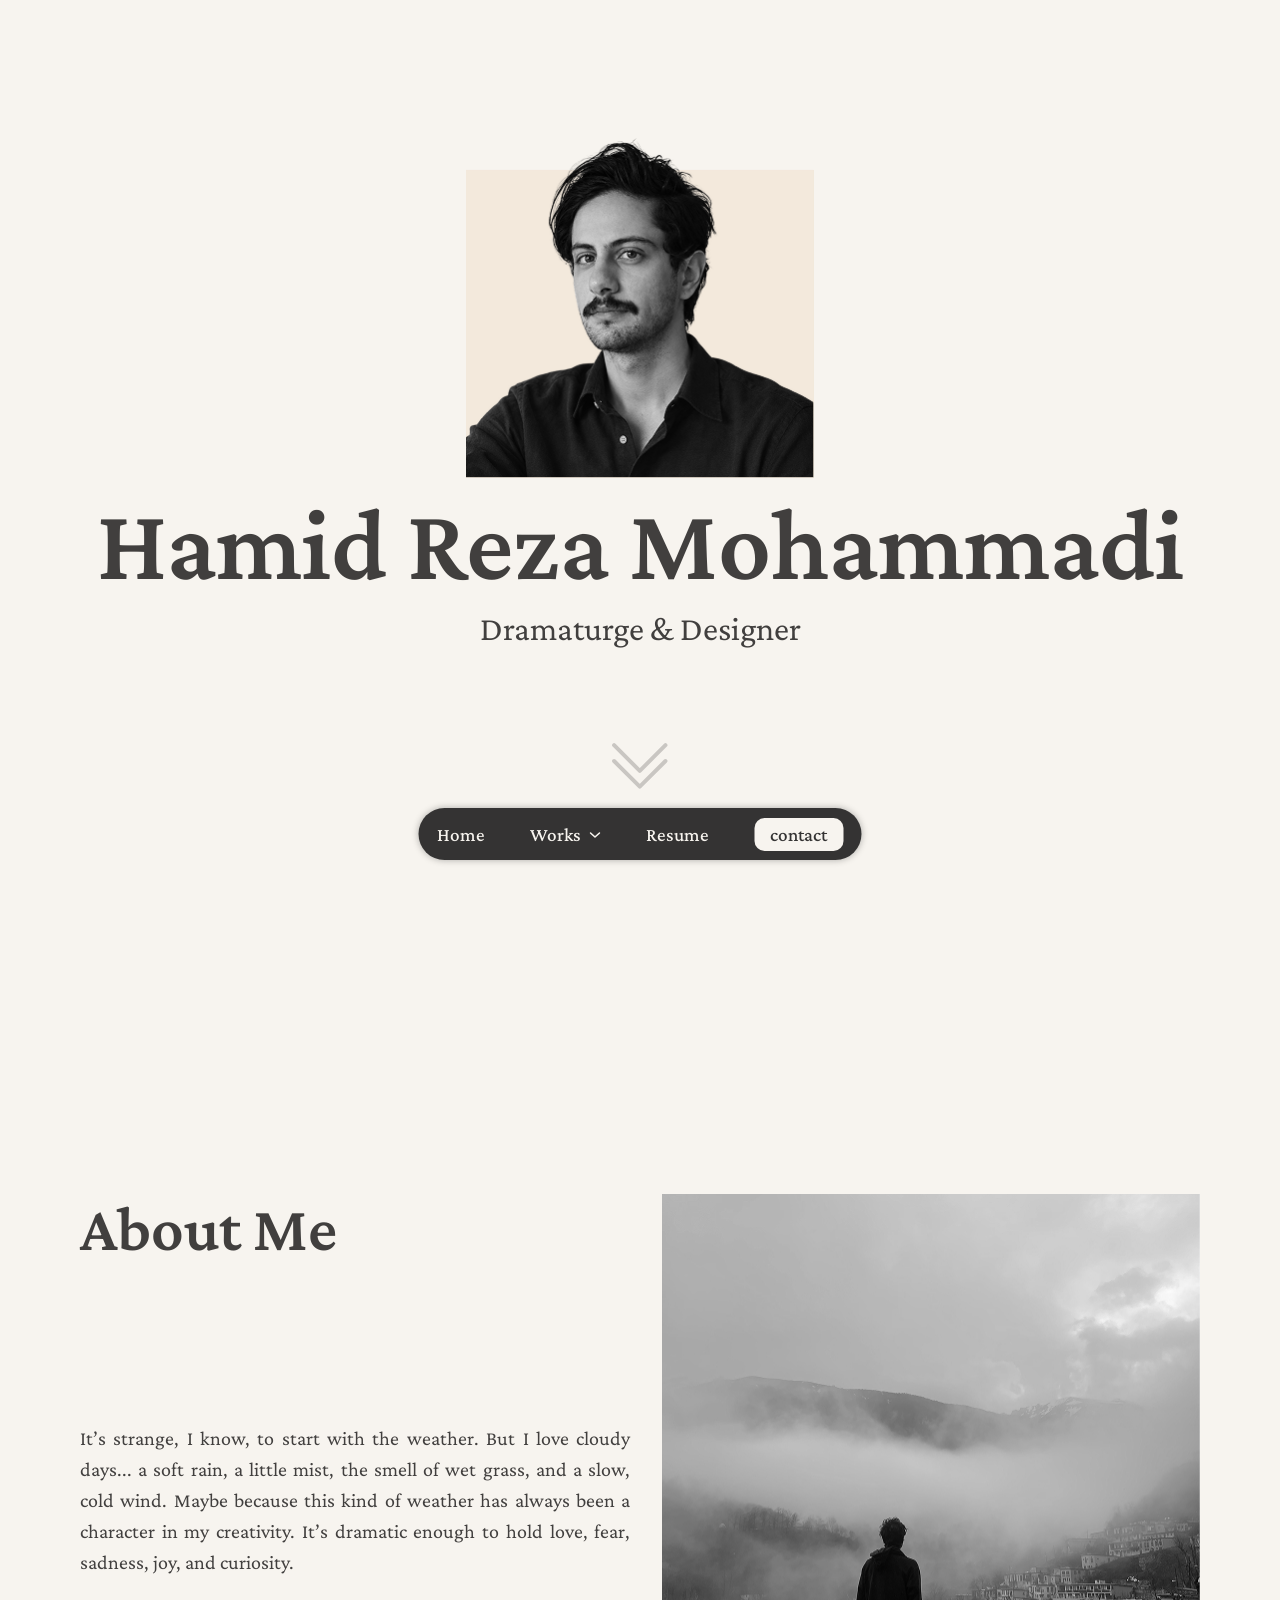
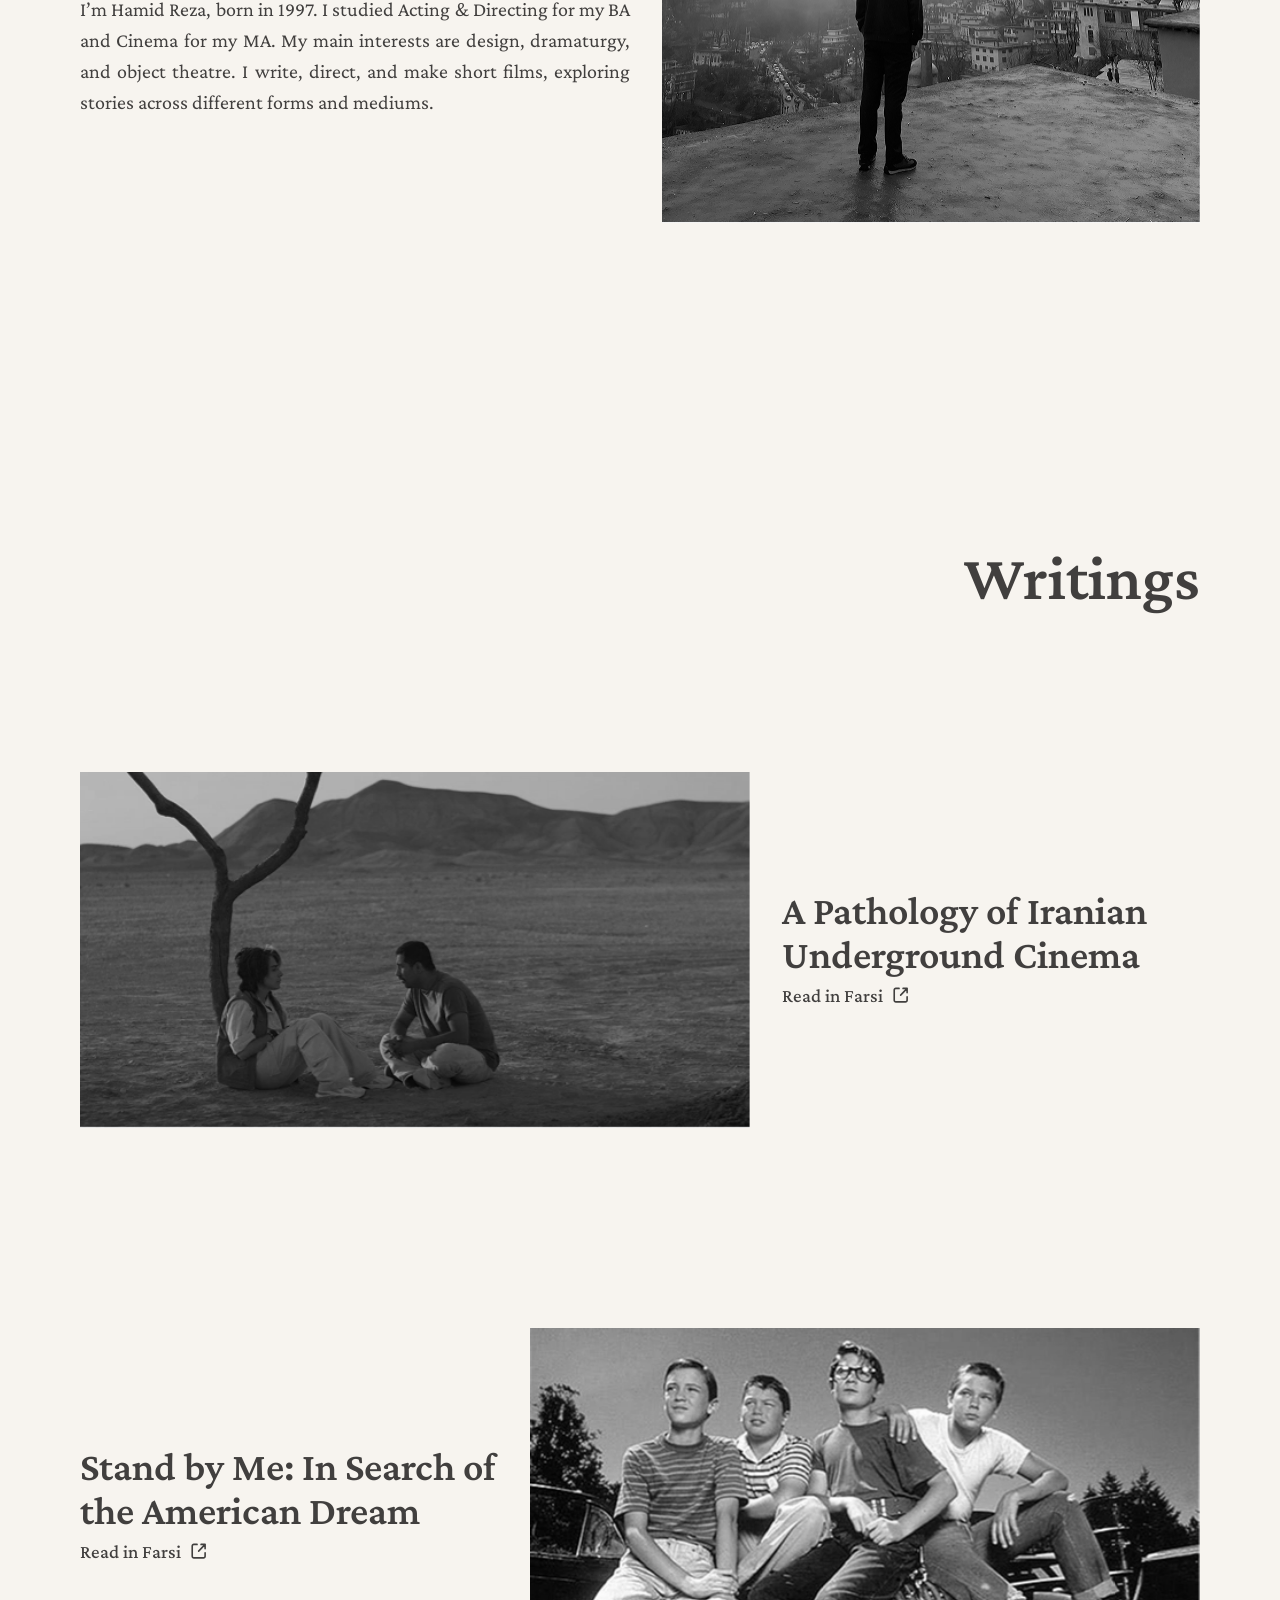
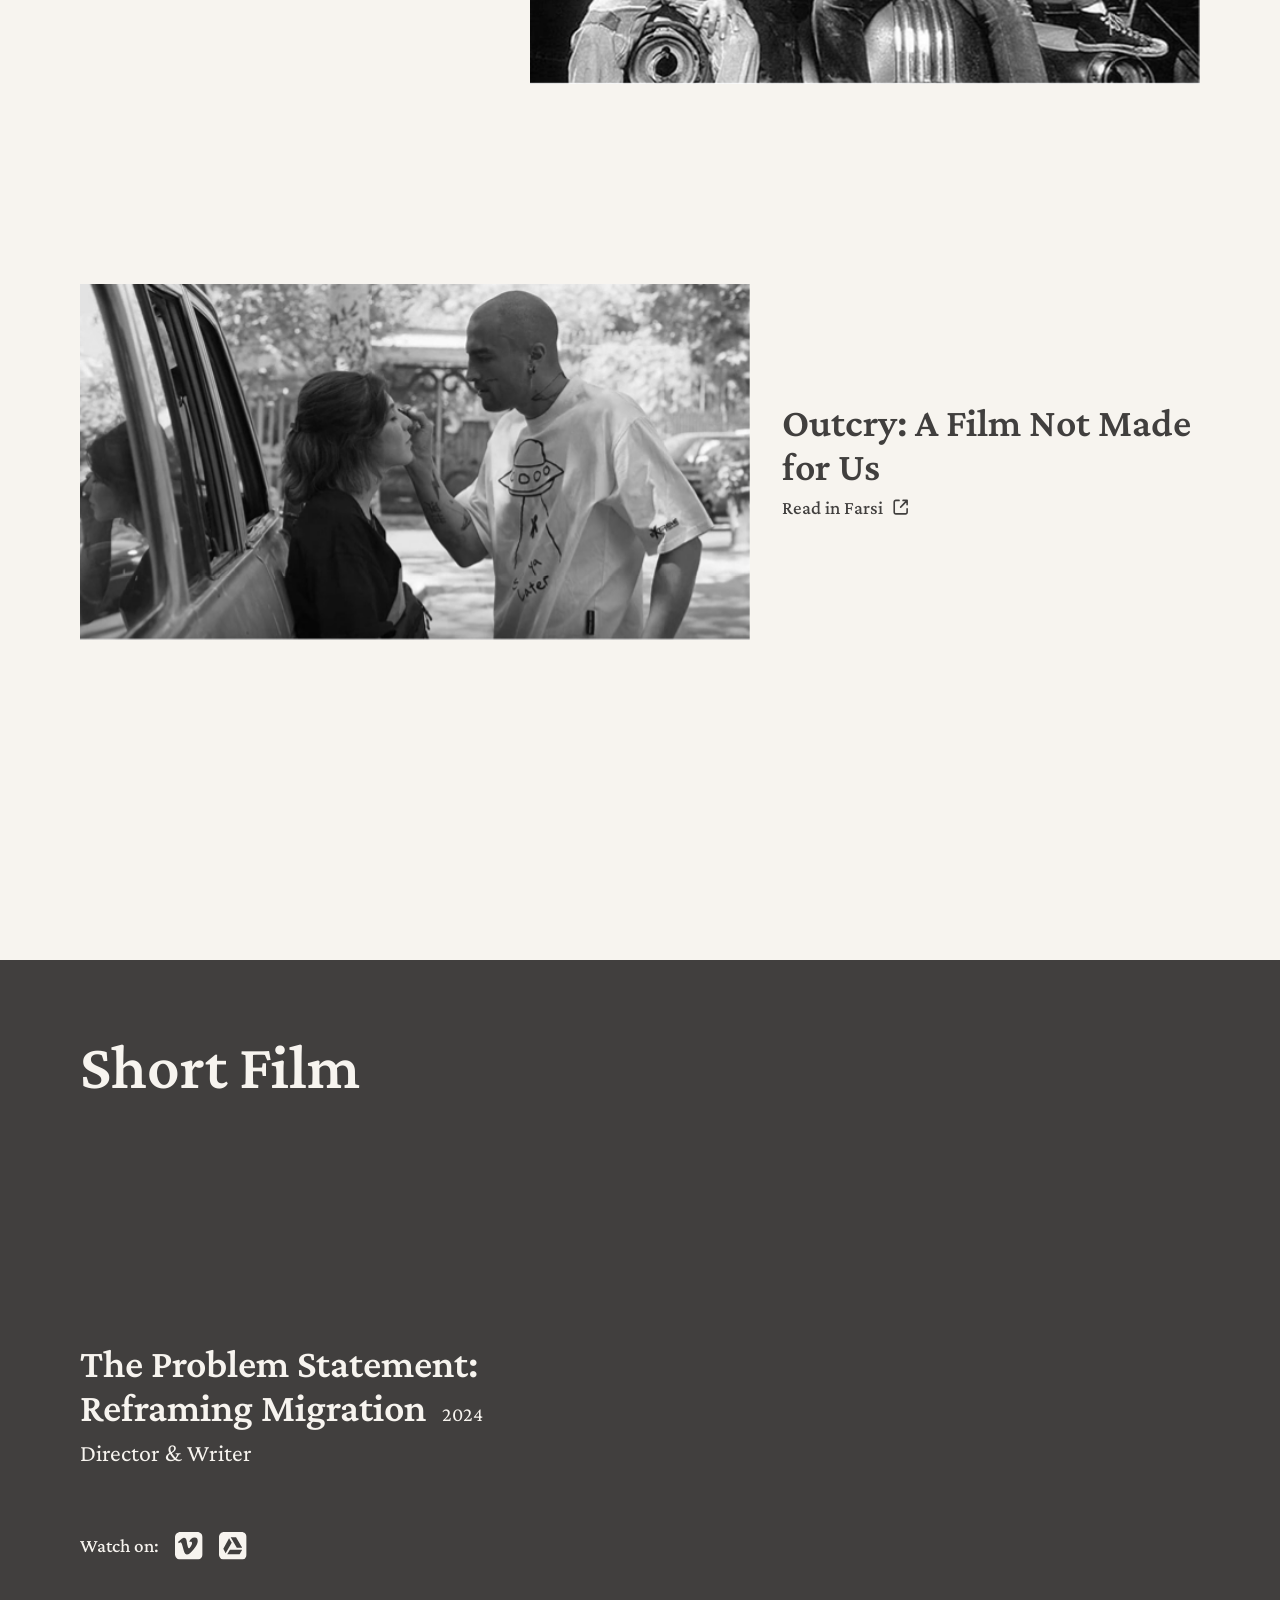
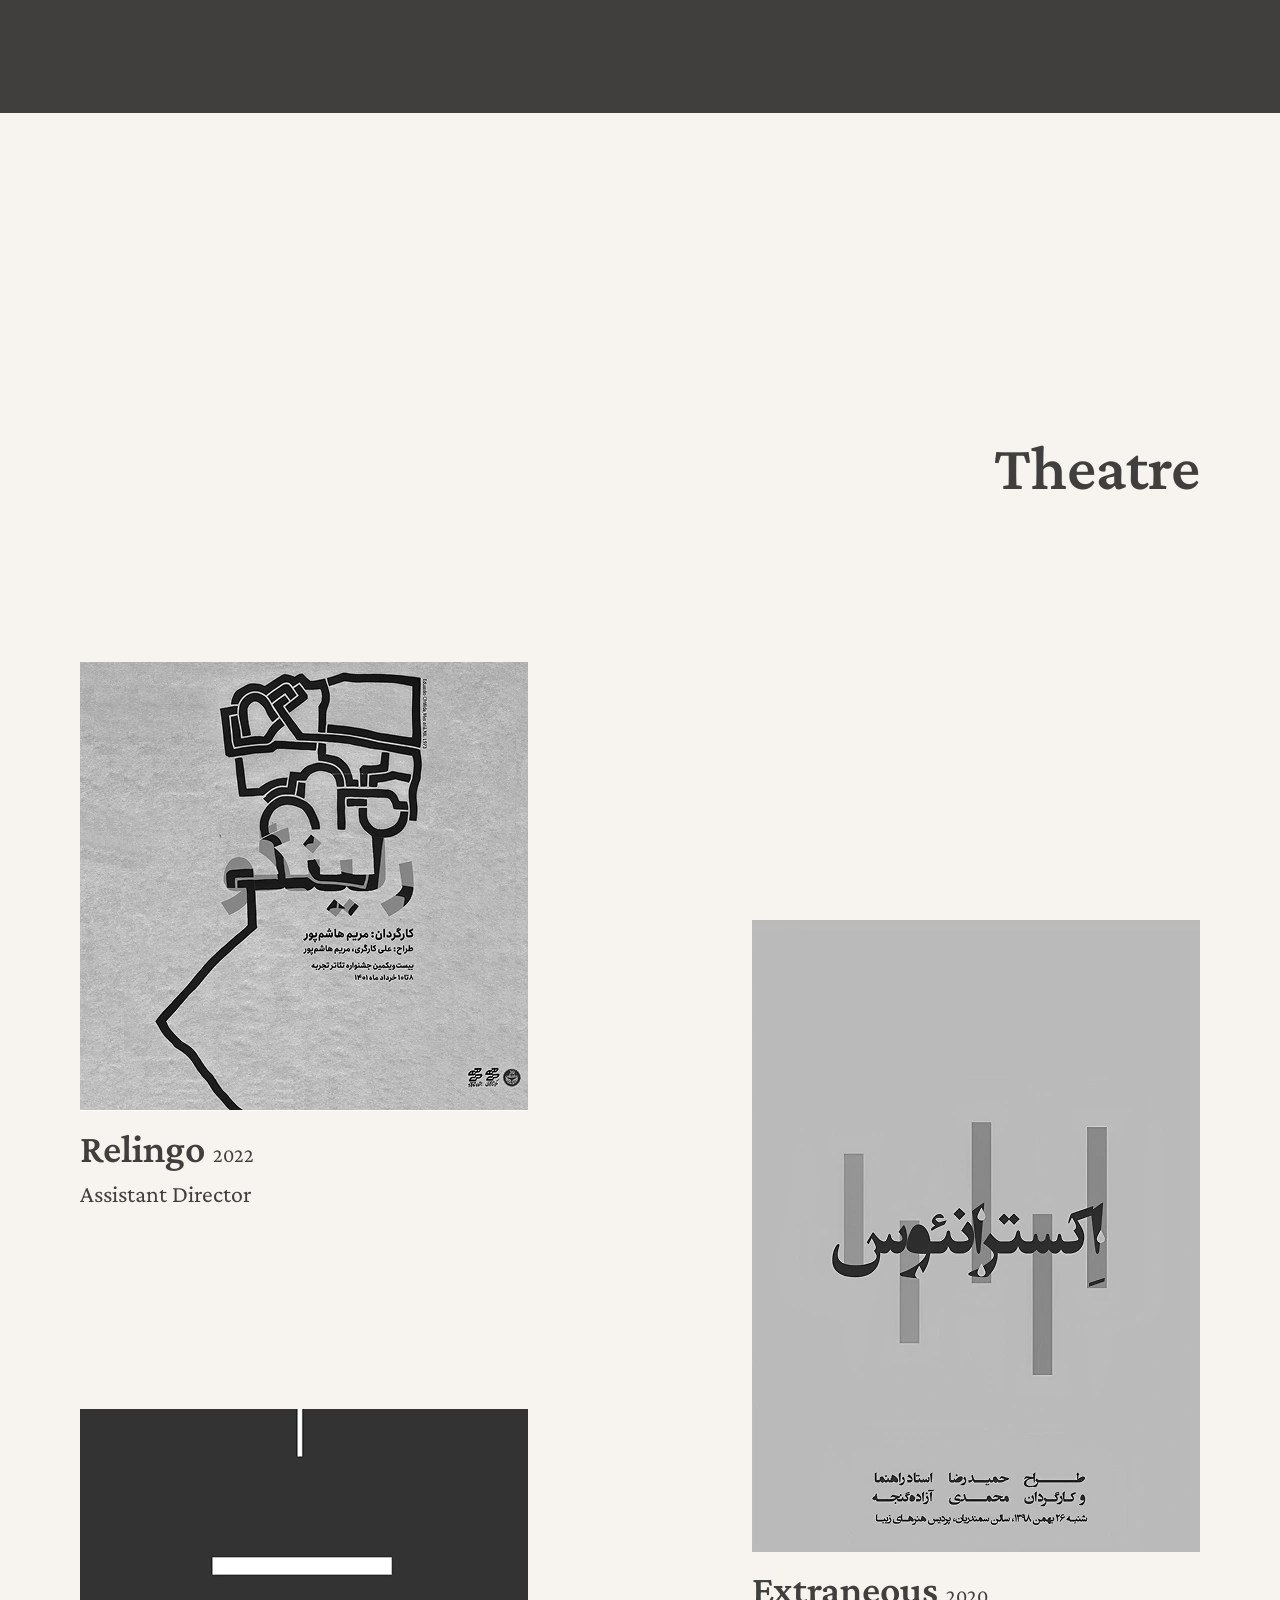
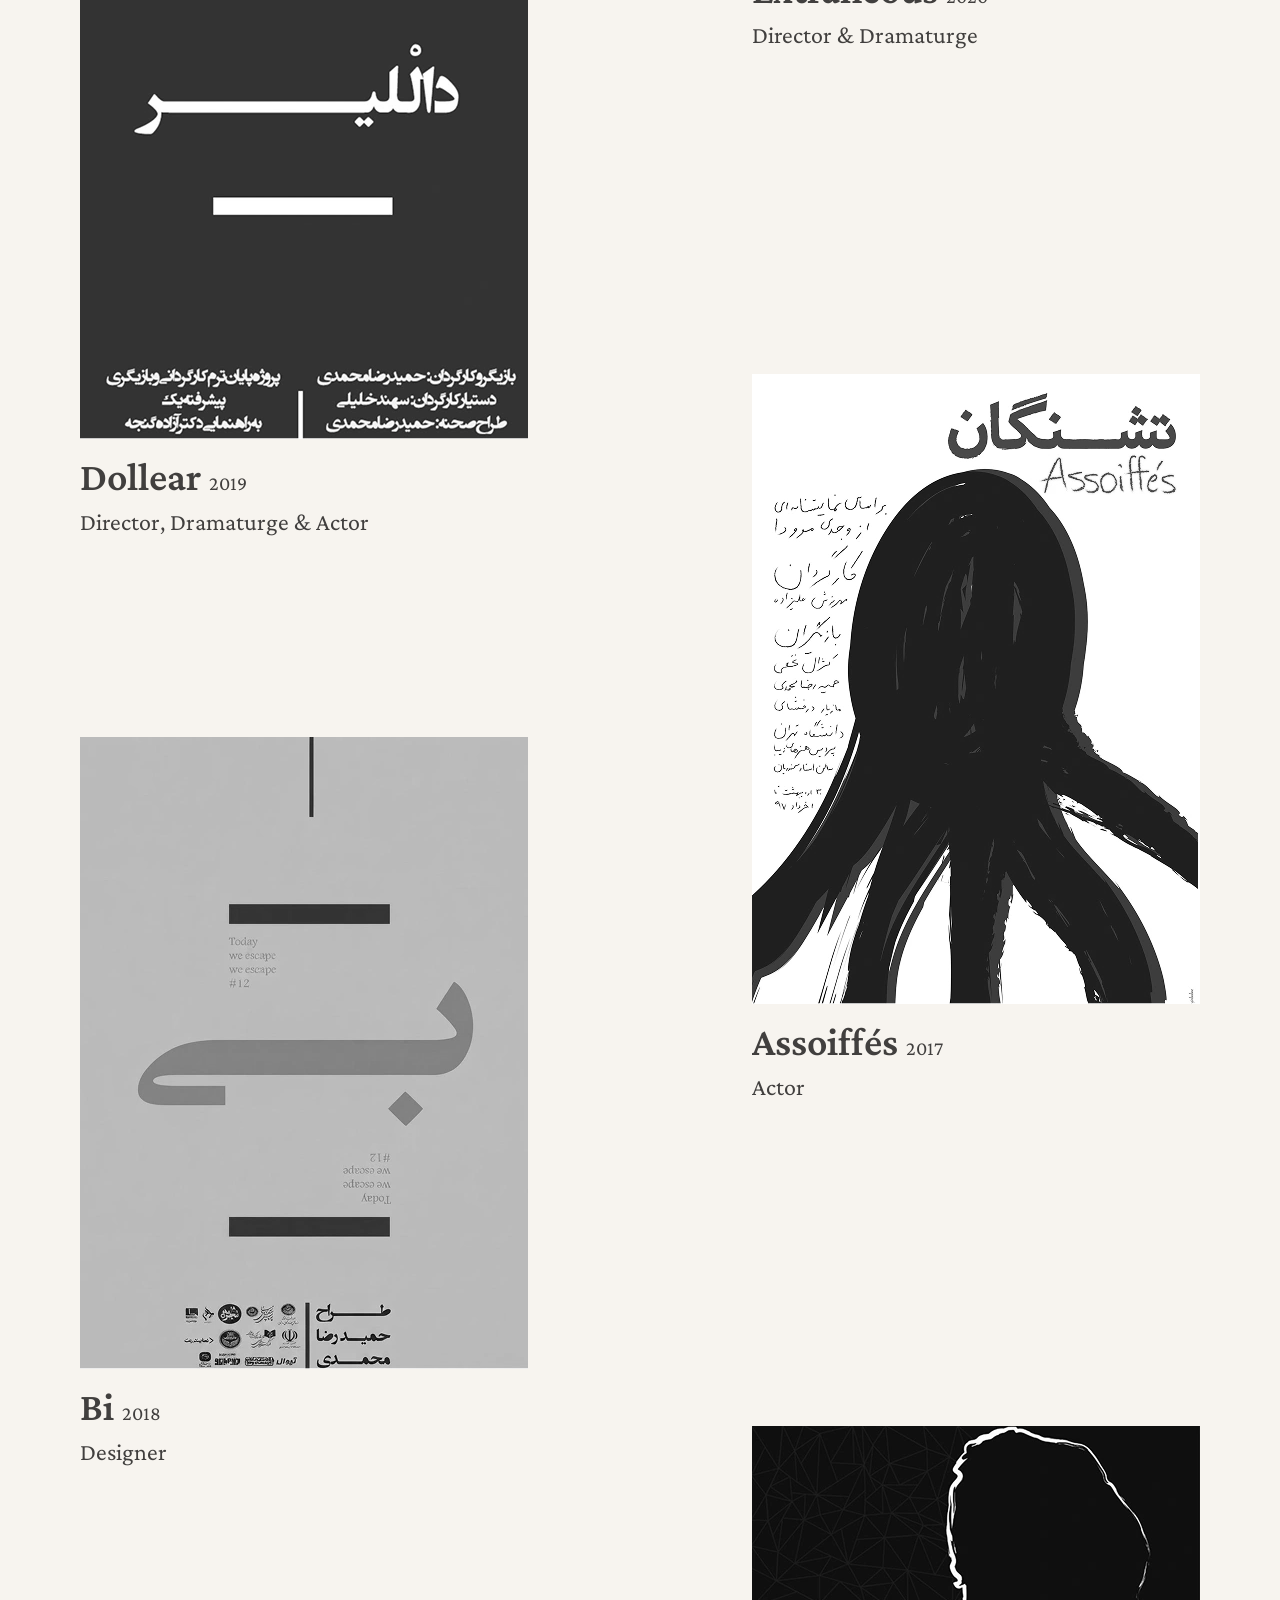
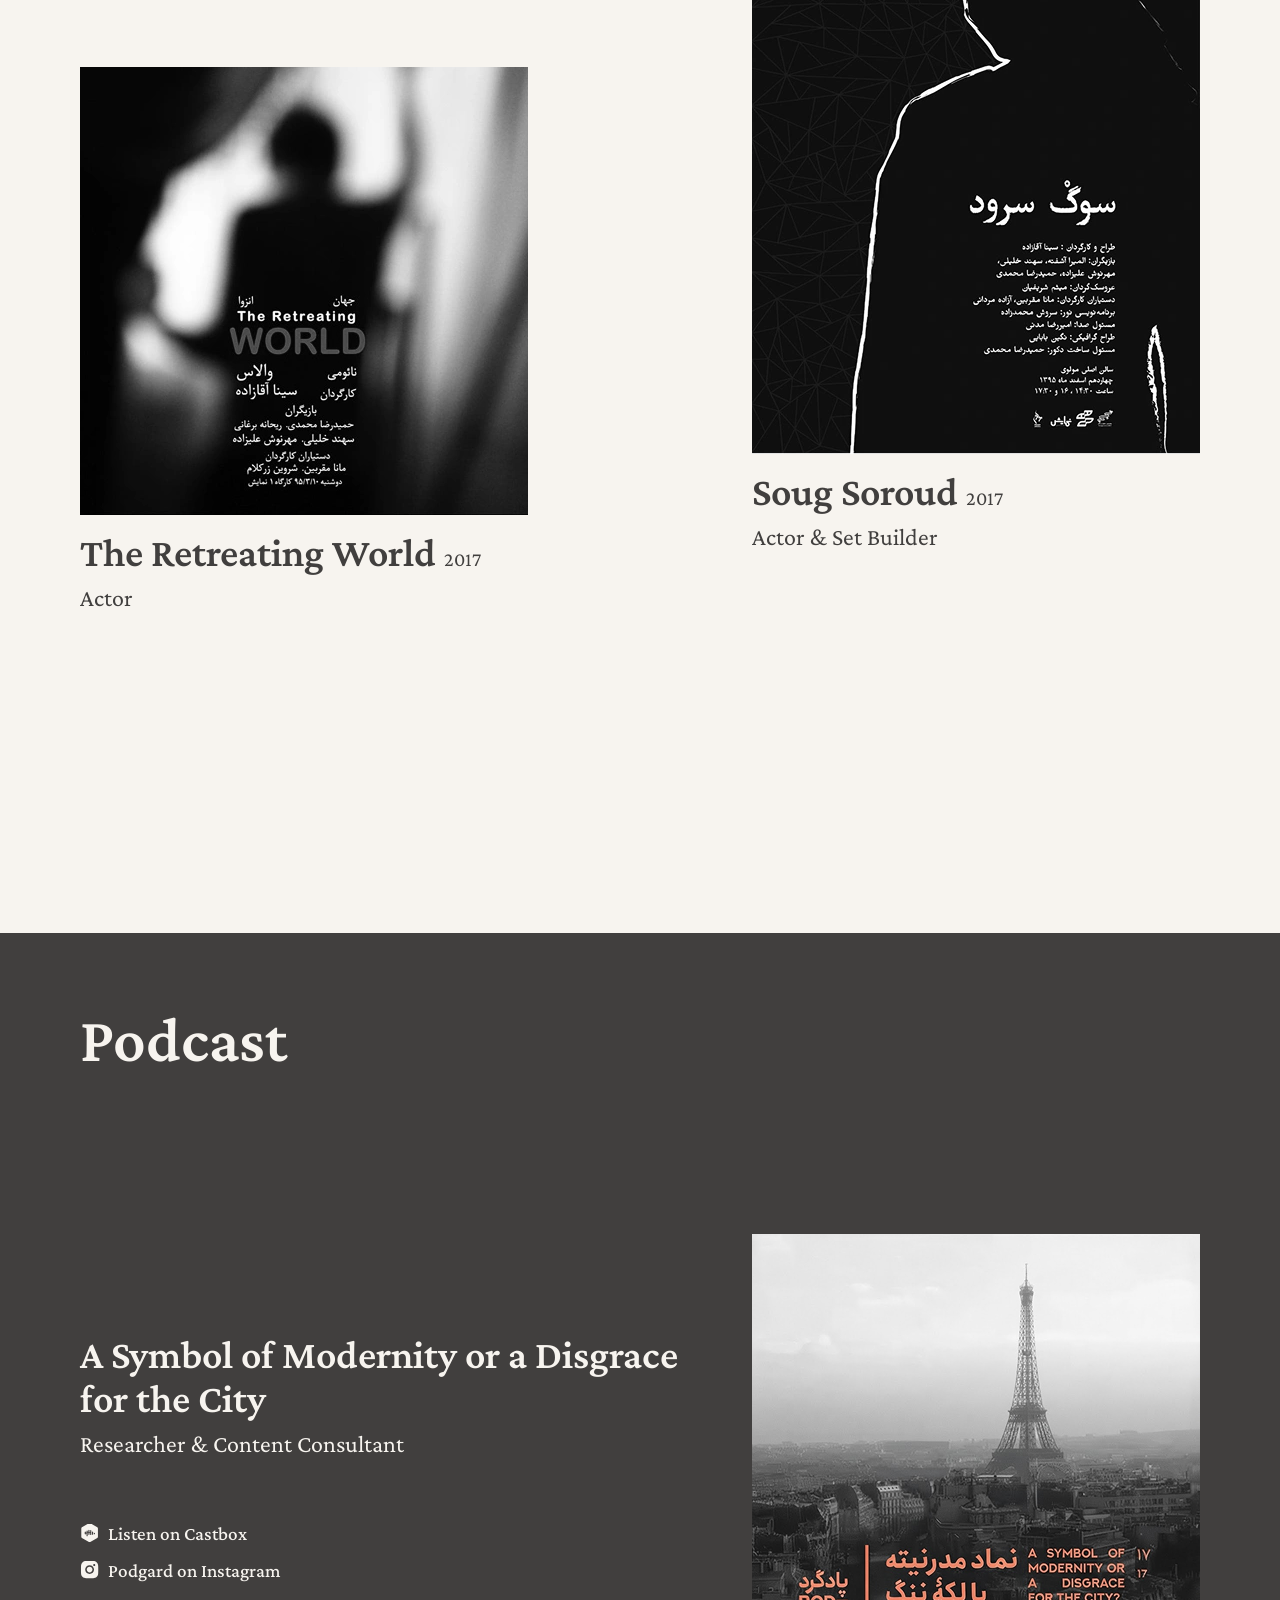
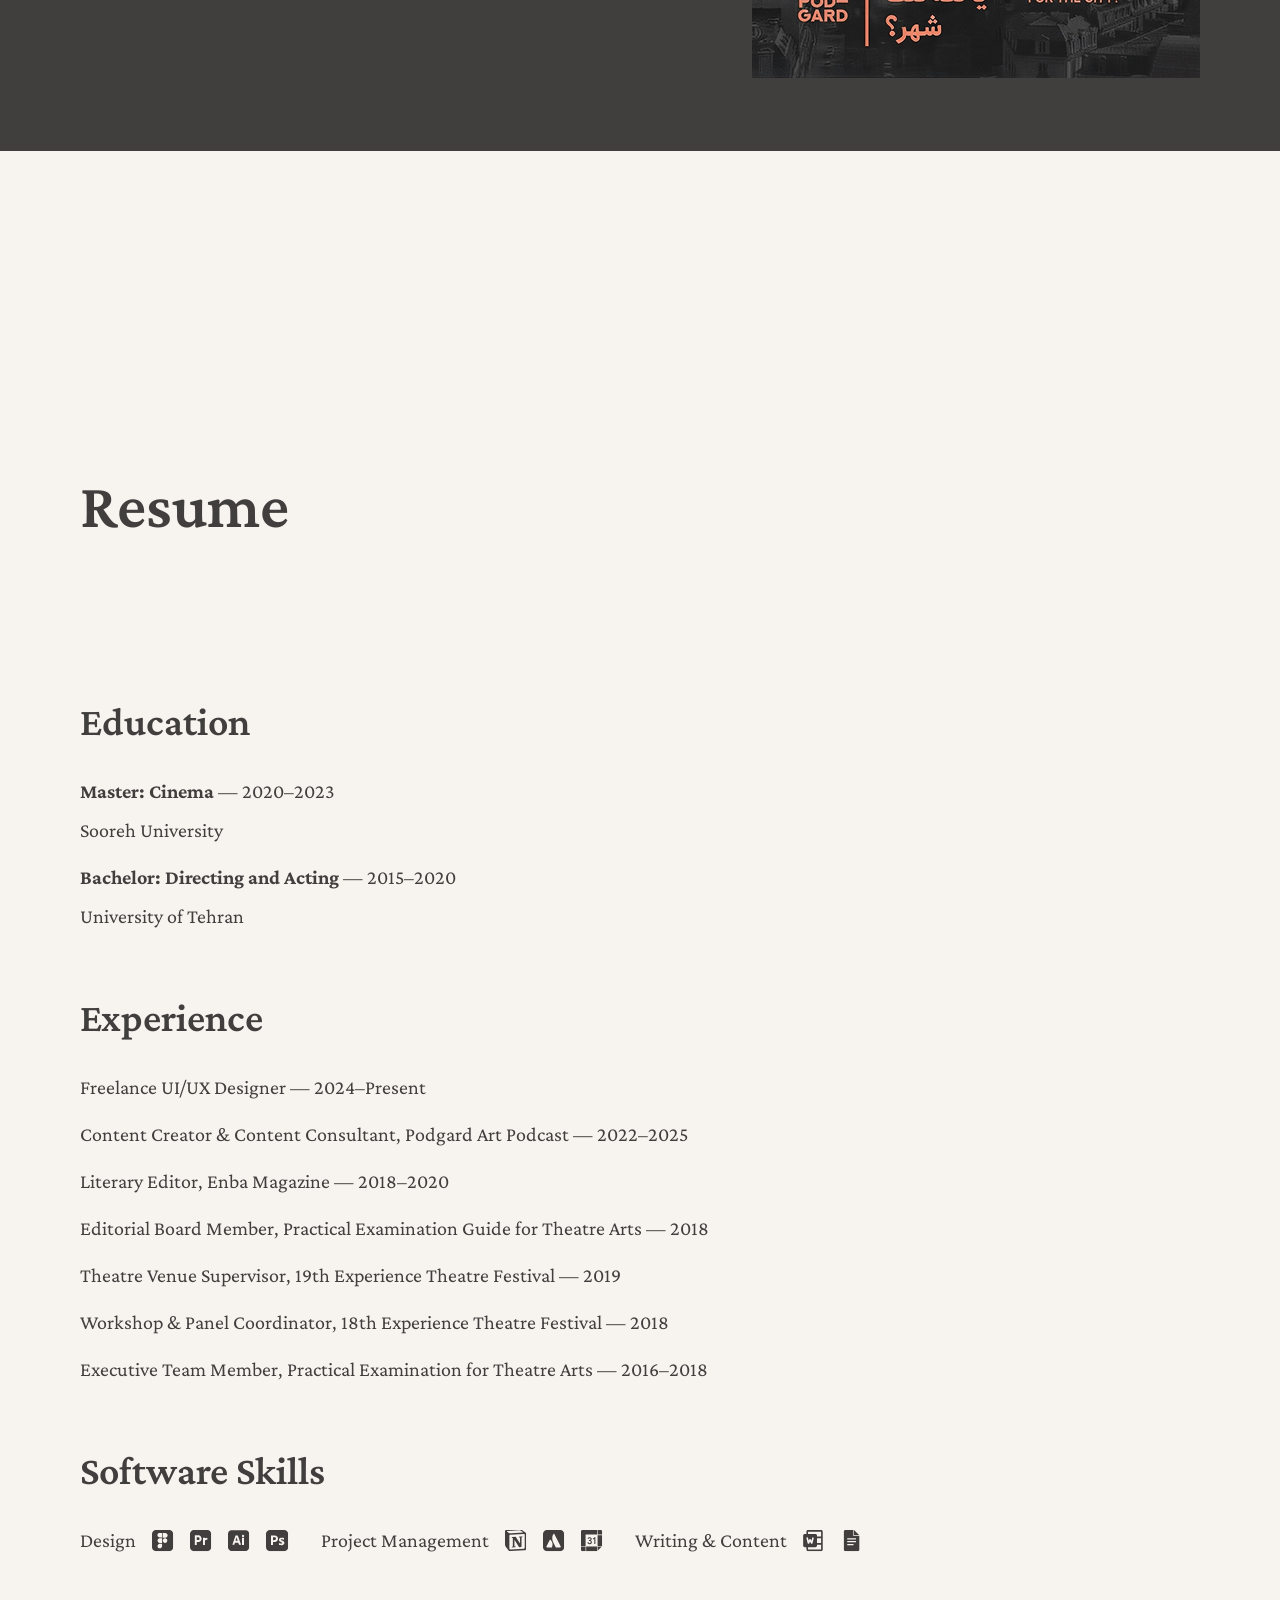
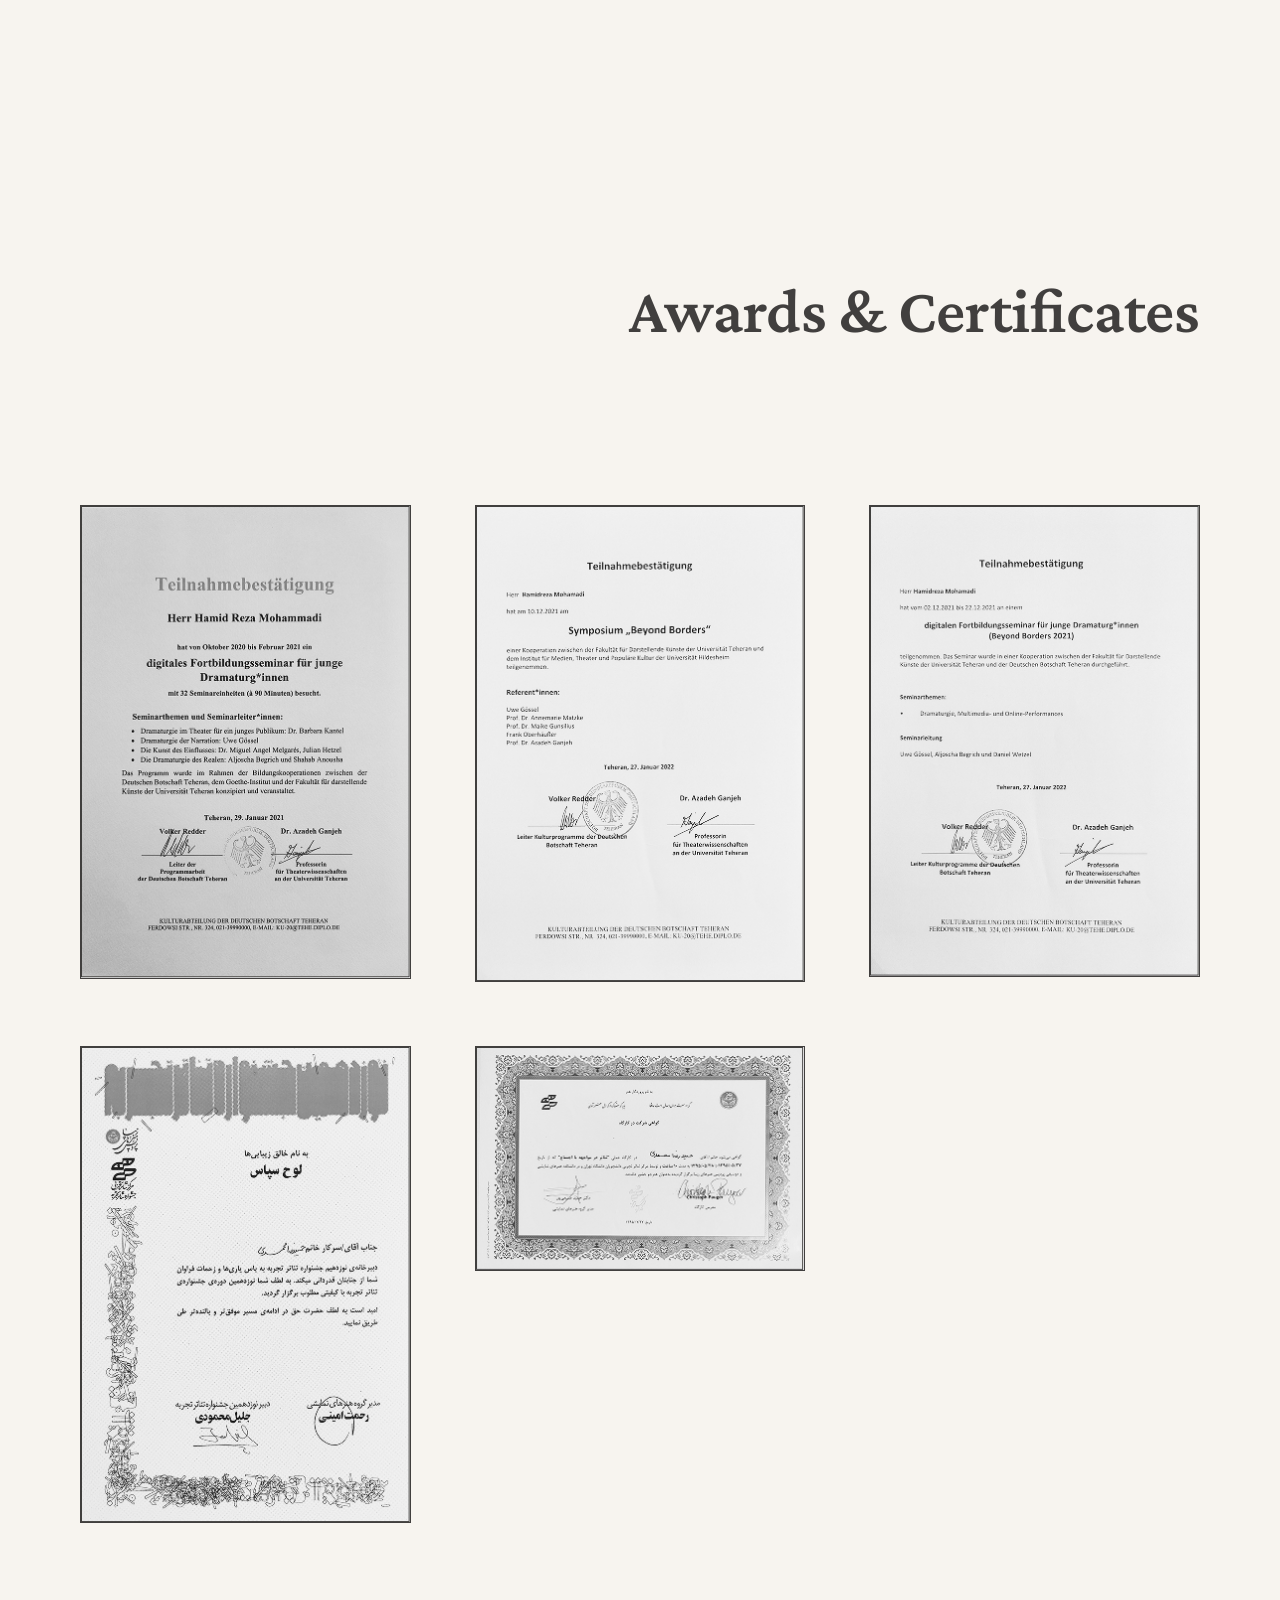
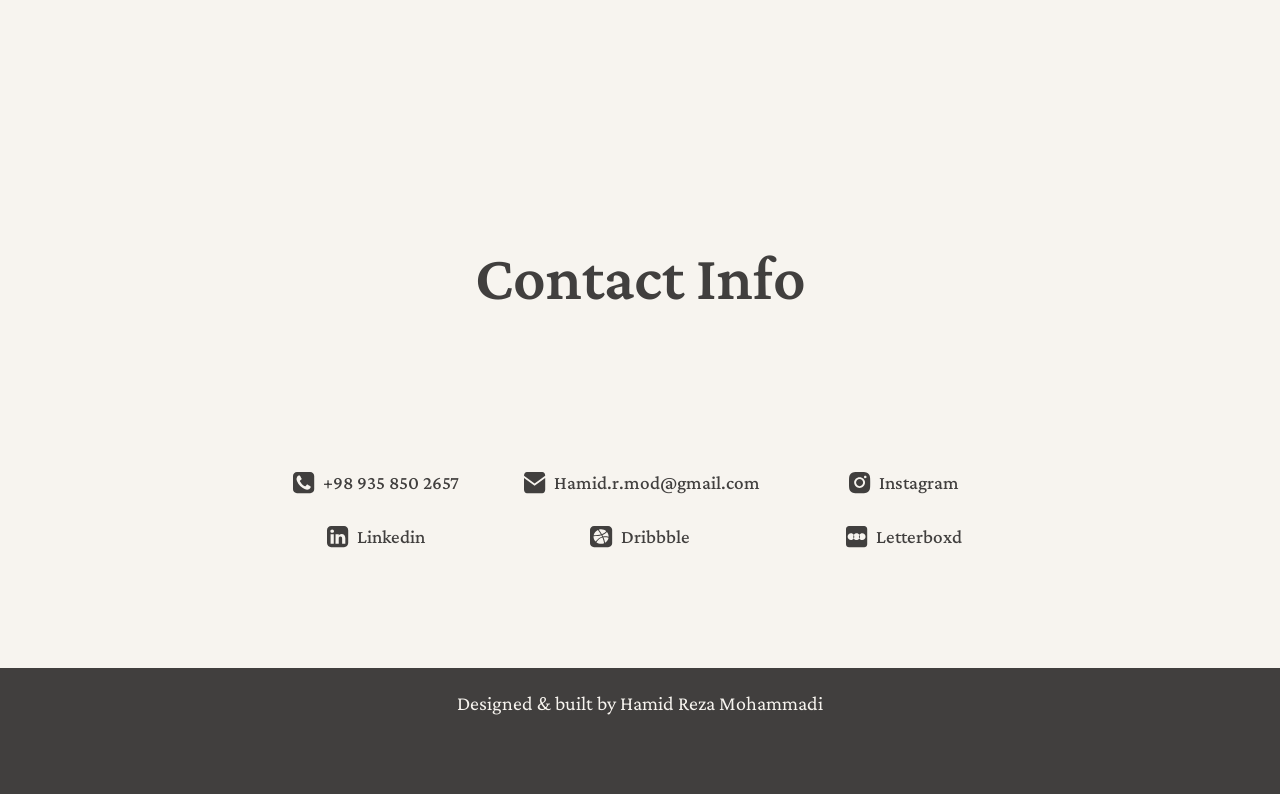
==== index.html @ 54574b8a "Update index.html" ====
<!doctype html>
<html lang="en">
<head>
  <meta charset="UTF-8">
  <meta name="viewport" content="width=device-width, initial-scale=1">
  <title>Hamid Reza Mohammadi</title>

  <!-- فعلاً برای اینکه ظاهر دقیق بیاید از Google Fonts استفاده شده.
       وقتی فایل فونت را داخل assets/fonts گذاشتی، این لینک را حذف می‌کنیم و لوکال لود می‌کنیم. -->
  <link rel="preconnect" href="https://fonts.googleapis.com">
  <link rel="preconnect" href="https://fonts.gstatic.com" crossorigin>
  <link href="https://fonts.googleapis.com/css2?family=Crimson+Pro:wght@400;500;600&display=swap" rel="stylesheet">

  <link rel="stylesheet" href="css/style.css">
</head>

<body>
  <main>
    <header class="hero container" id="top">
      <div class="portrait">
        <span aria-hidden="true"></span>
        <img src="assets/hamid.png" alt="Hamid Reza Mohammadi">
      </div>

      <h1>Hamid Reza Mohammadi</h1>
      <p>Dramaturge &amp; Designer</p>

      <a <a class="scroll-arrow scroll-indicator" href="#about" aria-label="Scroll to About">
  <svg class="scroll-indicator__icon" width="37.56" height="34.35" viewBox="0 0 38 35" fill="none" xmlns="http://www.w3.org/2000/svg" aria-hidden="true">
    <path class="scroll-indicator__chev scroll-indicator__chev--1"
          d="M6 10L19 23L32 10"
          stroke="currentColor" stroke-width="2" stroke-linecap="round" stroke-linejoin="round"/>
    <path class="scroll-indicator__chev scroll-indicator__chev--2"
          d="M6 18L19 31L32 18"
          stroke="currentColor" stroke-width="2" stroke-linecap="round" stroke-linejoin="round"/>
  </svg>
</a>
    </header>

    <section id="about" class="section container two-columns about-section">
      <div>
        <h2>About Me</h2>

        <div class="section-copy">
          <p>
            It’s strange, I know, to start with the weather. But I love cloudy
            days... a soft rain, a little mist, the smell of wet grass, and a
            slow, cold wind. Maybe because this kind of weather has always been
            a character in my creativity. It’s dramatic enough to hold love,
            fear, sadness, joy, and curiosity.
          </p>

          <p>
            I’m Hamid Reza, born in 1997. I studied Acting &amp; Directing for
            my BA and Cinema for my MA. My main interests are design,
            dramaturgy, and object theatre. I write, direct, and make short
            films, exploring stories across different forms and mediums.
          </p>
        </div>
      </div>

      <img class="about-image" src="assets/about.webp" alt="Hamid outdoors">
    </section>

    <section class="section container" id="writings">
  <h2 class="align-right sticky-title">Writings</h2>

  <div class="writing-list">
    <article class="project" data-article-src="articles/pathology.html">
      <img src="assets/writing01.webp" alt="">
      <div>
        <h3>A Pathology of Iranian Underground Cinema</h3>
        <a class="read-link" href="#" aria-label="Read in Farsi">
          Read in Farsi
          <img class="read-link__icon" src="assets/icons/external.svg" alt="" aria-hidden="true">
        </a>
      </div>
    </article>

    <!-- کارت دوم: متن چپ / عکس راست -->
    <article class="project project-reversed" data-article-src="articles/stand-by-me.html">
      <img src="assets/writing02.webp" alt="">
      <div>
        <h3>Stand by Me: In Search of the American Dream</h3>
        <a class="read-link" href="#" aria-label="Read in Farsi">
          Read in Farsi
          <img class="read-link__icon" src="assets/icons/external.svg" alt="" aria-hidden="true">
        </a>
      </div>
    </article>

    <article class="project" data-article-src="articles/outcry.html">
      <img src="assets/writing03.webp" alt="">
      <div>
        <h3>Outcry: A Film Not Made for Us</h3>
        <a class="read-link" href="#" aria-label="Read in Farsi">
          Read in Farsi
          <img class="read-link__icon" src="assets/icons/external.svg" alt="" aria-hidden="true">
        </a>
      </div>
    </article>
  </div>
</section>

    <section class="dark-section short-film" id="short-film">
  <div class="container">
    <h2>Short Film</h2>

    <article class="short-film__layout">
      <div class="short-film__text">
        <h3 class="short-film__title">
          The Problem Statement:<br>
          Reframing Migration <span class="short-film__year">2024</span>
        </h3>

        <p class="short-film__subtitle">Director &amp; Writer</p>

        <div class="short-film__watch">
          <span class="short-film__watch-label">Watch on:</span>

          <div class="short-film__icons">
            <!-- SVG icons (replace file names if yours are different) -->
            <a class="short-film__icon-link" href="https://vimeo.com/1225059359?fl=ip&fe=ec" target="_blank" rel="noopener noreferrer" aria-label="Vimeo">
              <img class="short-film__icon" src="assets/icons/vimeo.svg" alt="" aria-hidden="true">
            </a>

            <a class="short-film__icon-link" href="https://drive.google.com/file/d/1N_DbDLwksG-aBW7IaMmJYphv06R5f6wc/view?usp=sharing" target="_blank" rel="noopener noreferrer" aria-label="Google Drive">
              <img class="short-film__icon" src="assets/icons/drive.svg" alt="" aria-hidden="true">
            </a>
          </div>
        </div>
      </div>

      <!-- Vimeo player + poster fallback -->
      <div class="video-embed short-film__player" data-video-embed>
        <img class="video-poster" src="assets/short-film.jpg" alt="The Problem Statement poster">

        <iframe
          src="https://player.vimeo.com/video/1225059359?title=0&amp;byline=0&amp;portrait=0&amp;badge=0&amp;autopause=0&amp;player_id=0&amp;app_id=58479"
          width="1920"
          height="1080"
          frameborder="0"
          allow="autoplay; fullscreen; picture-in-picture; clipboard-write; encrypted-media; web-share"
          referrerpolicy="strict-origin-when-cross-origin"
          title="The Problem Statement: Reframing Migration"
          loading="lazy"
        ></iframe>
      </div>
    </article>
  </div>
</section>

    <section class="section container" id="theatre">
  <h2 class="align-right sticky-title">Theatre</h2>
      
  <div class="theatre-grid">
    <div class="theatre-column">
     <button class="theatre-item" type="button" data-theatre-src="theatre/relingo.html">
        <img src="assets/relingo.webp" alt="">
        <h3>Relingo <span>2022</span></h3>
        <p>Assistant Director</p>
      </button>

      <button class="theatre-item" type="button" data-theatre-src="theatre/dollear.html">
        <img src="assets/dollear.webp" alt="">
        <h3>Dollear <span>2019</span></h3>
        <p>Director, Dramaturge &amp; Actor</p>
      </button>

      <button class="theatre-item" type="button" data-popup="theatre-bi">
        <img src="assets/bi.webp" alt="">
        <h3>Bi <span>2018</span></h3>
        <p>Designer</p>
      </button>

      <button class="theatre-item" type="button" data-popup="theatre-retreating-world">
        <img src="assets/retreating-world.webp" alt="">
        <h3>The Retreating World <span>2017</span></h3>
        <p>Actor</p>
      </button>
    </div>

    <div class="theatre-column theatre-offset">
     <button class="theatre-item" type="button" data-theatre-src="theatre/extraneous.html">
        <img src="assets/extraneous.webp" alt="">
        <h3>Extraneous <span>2020</span></h3>
        <p>Director &amp; Dramaturge</p>
      </button>

      <button class="theatre-item" type="button" data-popup="theatre-assoiffes">
        <img src="assets/assoiffes.webp" alt="">
        <h3>Assoiffés <span>2017</span></h3>
        <p>Actor</p>
      </button>

      <button class="theatre-item" type="button" data-theatre-src="theatre/soug-soroud.html">
        <img src="assets/soug-soroud.webp" alt="">
        <h3>Soug Soroud <span>2017</span></h3>
        <p>Actor &amp; Set Builder</p>
      </button>
    </div>
  </div>
</section>
    
   <section class="dark-section podcast-section" id="podcast">
  <div class="container">
    <h2>Podcast</h2>

    <article class="podcast-featured">
      <div class="podcast-featured__text">
        <h3 class="podcast-featured__title">
          A Symbol of Modernity or a Disgrace for the City
        </h3>

        <p class="podcast-featured__subtitle">
          Researcher &amp; Content Consultant
        </p>

        <div class="podcast-featured__links">
          <a class="podcast-link" href="https://castbox.fm/vi/780688731" target="_blank" rel="noopener noreferrer" aria-label="Listen on Castbox">
            <img
              class="podcast-link__icon"
              src="assets/icons/castbox.svg"
              alt=""
              aria-hidden="true"
            >
            Listen on Castbox
          </a>

          <a class="podcast-link" href="https://www.instagram.com/podgard/" target="_blank" rel="noopener noreferrer" aria-label="Podgard on Instagram">
            <img
              class="podcast-link__icon"
              src="assets/icons/instagram-p.svg"
              alt=""
              aria-hidden="true"
            >
            Podgard on Instagram
          </a>
        </div>
      </div>

      <img
        class="podcast-featured__image"
        src="assets/podcast.png"
        alt="Podgard podcast"
      >
    </article>
  </div>
</section>

  <section class="section container resume" id="resume">
  <h2 class="sticky-title">Resume</h2>

  <div class="resume__stack">

    <!-- Education -->
    <section class="resume-block">
      <h3 class="resume-block__title">Education</h3>

      <div class="resume-block__content">
        <div class="resume-item">
          <p class="resume-item__top"><strong>Master: Cinema</strong> — 2020–2023</p>
          <p class="resume-item__sub">Sooreh University</p>
        </div>

        <div class="resume-item">
          <p class="resume-item__top"><strong>Bachelor: Directing and Acting</strong> — 2015–2020</p>
          <p class="resume-item__sub">University of Tehran</p>
        </div>
      </div>
    </section>

    <!-- Experience -->
    <section class="resume-block">
      <h3 class="resume-block__title">Experience</h3>

      <ul class="resume-list">
        <li>Freelance UI/UX Designer — 2024–Present</li>
        <li>Content Creator &amp; Content Consultant, Podgard Art Podcast — 2022–2025</li>
        <li>Literary Editor, Enba Magazine — 2018–2020</li>
        <li>Editorial Board Member, Practical Examination Guide for Theatre Arts — 2018</li>
        <li>Theatre Venue Supervisor, 19th Experience Theatre Festival — 2019</li>
        <li>Workshop &amp; Panel Coordinator, 18th Experience Theatre Festival — 2018</li>
        <li>Executive Team Member, Practical Examination for Theatre Arts — 2016–2018</li>
      </ul>
    </section>

    <!-- Software Skills -->
    <section class="resume-block">
      <h3 class="resume-block__title">Software Skills</h3>

      <div class="skills-row">
        <!-- Group 1 -->
        <div class="skills-group">
          <span class="skills-group__label">Design</span>
          <div class="skills-group__icons">
            <!-- این اسم‌ها placeholder هستند؛ با اسم فایل‌های خودت یکی کن -->
            <img class="skill-icon" src="assets/icons/figma.svg" alt="Figma">
            <img class="skill-icon" src="assets/icons/premiere.svg" alt="Premiere Pro">
            <img class="skill-icon" src="assets/icons/illustrator.svg" alt="Illustrator">
            <img class="skill-icon" src="assets/icons/photoshop.svg" alt="Photoshop">
          </div>
        </div>

        <!-- Group 2 -->
        <div class="skills-group">
          <span class="skills-group__label">Project Management</span>
          <div class="skills-group__icons">
            <img class="skill-icon" src="assets/icons/notion.svg" alt="Notion">
            <img class="skill-icon" src="assets/icons/jira.svg" alt="Atlassian">
            <img class="skill-icon" src="assets/icons/calendar.svg" alt="Google Calendar">
          </div>
        </div>

        <!-- Group 3 -->
        <div class="skills-group">
          <span class="skills-group__label">Writing &amp; Content</span>
          <div class="skills-group__icons">
            <img class="skill-icon" src="assets/icons/word.svg" alt="Microsoft Word">
            <img class="skill-icon" src="assets/icons/docs.svg" alt="Google Docs">
          </div>
        </div>
      </div>
    </section>

  </div>
</section>
    <section class="section container">
      <h2 class="align-right">Awards &amp; Certificates</h2>

      <div class="certificate-grid">
        <img src="assets/award01.webp" alt="Certificate">
        <img src="assets/award02.webp" alt="Certificate">
        <img src="assets/award03.webp" alt="Certificate">
        <img src="assets/award04.webp" alt="Certificate">
        <img src="assets/award05.webp" alt="Certificate">
      </div>
    </section>

    <section class="contact container" id="contact">
  <h2 class="contact__title">Contact Info</h2>

  <div class="contact-grid">
    <a class="contact-link" href="tel:+989358502657" aria-label="Phone">
      <img class="contact-link__icon" src="assets/icons/phone.svg" alt="" aria-hidden="true">
      <span>+98 935 850 2657</span>
    </a>

    <a class="contact-link" href="mailto:Hamid.r.mod@gmail.com" aria-label="Email">
      <img class="contact-link__icon" src="assets/icons/email.svg" alt="" aria-hidden="true">
      <span>Hamid.r.mod@gmail.com</span>
    </a>

    <a class="contact-link" href="https://www.instagram.com/hamidrezamohammadiii?utm_source=qr&stkn=MTdydDBqcDg3eDZncQ==" target="_blank" rel="noopener noreferrer" aria-label="Instagram">
      <img class="contact-link__icon" src="assets/icons/instagram.svg" alt="" aria-hidden="true">
      <span>Instagram</span>
    </a>

    <a class="contact-link" href="https://linkedin.com/in/hamidrezamd" target="_blank" rel="noopener noreferrer" aria-label="LinkedIn">
      <img class="contact-link__icon" src="assets/icons/linkedin.svg" alt="" aria-hidden="true">
      <span>Linkedin</span>
    </a>

    <a class="contact-link" href="https://dribbble.com/hamidrezamhm" target="_blank" rel="noopener noreferrer" aria-label="Dribbble">
      <img class="contact-link__icon" src="assets/icons/dribbble.svg" alt="" aria-hidden="true">
      <span>Dribbble</span>
    </a>

    <a class="contact-link" href="https://boxd.it/2vg61" target="_blank" rel="noopener noreferrer" aria-label="Letterboxd">
      <img class="contact-link__icon" src="assets/icons/letterboxd.svg" alt="" aria-hidden="true">
      <span>Letterboxd</span>
    </a>
  </div>
</section>
  </main>

  <footer>Designed &amp; built by Hamid Reza Mohammadi</footer>
 <nav class="dock-nav" aria-label="Site navigation">
  <a class="dock-nav__link" href="#top">Home</a>

  <div class="dock-nav__works">
    <button
      class="dock-nav__toggle"
      type="button"
      aria-expanded="false"
      aria-controls="worksMenu"
    >
      Works
      <svg class="dock-nav__chevron" width="11" height="9" viewBox="0 0 11 9" fill="none" xmlns="http://www.w3.org/2000/svg" aria-hidden="true">
        <path d="M1 3L5.5 7L10 3" stroke="currentColor" stroke-width="1.6" stroke-linecap="round" stroke-linejoin="round"/>
      </svg>
    </button>

    <div class="dock-nav__menu" id="worksMenu">
      <a class="dock-nav__menu-link" href="#writings">Writings</a>
      <a class="dock-nav__menu-link" href="#short-film">Short Film</a>
      <a class="dock-nav__menu-link" href="#theatre">Theatre</a>
      <a class="dock-nav__menu-link" href="#podcast">Podcast</a>
    </div>
  </div>

  <a class="dock-nav__link" href="#resume">Resume</a>
  <a class="dock-nav__cta" href="#contact">contact</a>
</nav>

  <div class="article-modal" id="articleModal" aria-hidden="true">
  <div class="article-modal__backdrop" data-article-close></div>

  <div class="article-modal__panel" role="dialog" aria-modal="true" aria-label="Article" data-native-scroll>
    <div class="article-modal__closebar">
      <button class="article-modal__close" type="button" aria-label="Close article" data-article-close>
        <img src="assets/icons/close.svg" alt="" aria-hidden="true" width="40" height="40">
      </button>
    </div>

    <div class="article-modal__content" id="articleModalContent"></div>
  </div>
</div>

  <!-- =========================
     THEATRE MODAL
========================= -->
<div class="theatre-modal" id="theatreModal" aria-hidden="true">
  <div class="theatre-modal__backdrop" data-theatre-close></div>

  <div class="theatre-modal__panel" role="dialog" aria-modal="true" aria-label="Theatre project" data-native-scroll>
    <div class="theatre-modal__closebar">
      <button class="theatre-modal__close" type="button" aria-label="Close" data-theatre-close>
        <img src="assets/icons/close.svg" alt="" aria-hidden="true" width="40" height="40">
      </button>
    </div>

    <div class="theatre-modal__content" id="theatreModalContent"></div>
  </div>
</div>
  
  
  
  <script src="js/main.js"></script>
</body>
</html>
---- css/style.css ----
:root {
  --background: #f7f4ef;
  --ink: #413f3e;
  --beige: #f3e9dc;
  --content-width: 1120px;
}
html { scroll-behavior: auto; }
* {
  box-sizing: border-box;
}
html, body { overflow-x: hidden; }
/* مرحله‌های بعدی (Future Features)
html { scroll-behavior: smooth; }
*/

body {
  margin: 0;
  color: var(--ink);
  background: var(--background);
  font-family: "Crimson Pro", Georgia, serif;
  font-size: 20px;
  line-height: 1.55;

  /* فقط دسکتاپ */

}




/* =========================
   DoranFaNum (Persian) — Local Fonts
   Path: assets/fonts/*.woff2
   Note: style.css is in /css/ so we use ../assets/...
========================= */

@font-face{
  font-family: "Doran";
  src: url("../assets/fonts/DoranFaNum-Thin.woff2") format("woff2");
  font-weight: 100;
  font-style: normal;
  font-display: swap;
}

@font-face{
  font-family: "Doran";
  src: url("../assets/fonts/DoranFaNum-Light.woff2") format("woff2");
  font-weight: 300;
  font-style: normal;
  font-display: swap;
}

@font-face{
  font-family: "Doran";
  src: url("../assets/fonts/DoranFaNum-Regular.woff2") format("woff2");
  font-weight: 400;
  font-style: normal;
  font-display: swap;
}

@font-face{
  font-family: "Doran";
  src: url("../assets/fonts/DoranFaNum-Medium.woff2") format("woff2");
  font-weight: 500;
  font-style: normal;
  font-display: swap;
}

@font-face{
  font-family: "Doran";
  src: url("../assets/fonts/DoranFaNum-Bold.woff2") format("woff2");
  font-weight: 700;
  font-style: normal;
  font-display: swap;
}

@font-face{
  font-family: "Doran";
  src: url("../assets/fonts/DoranFaNum-ExtraBold.woff2") format("woff2");
  font-weight: 800;
  font-style: normal;
  font-display: swap;
}

@font-face{
  font-family: "Doran";
  src: url("../assets/fonts/DoranFaNum-Black.woff2") format("woff2");
  font-weight: 900;
  font-style: normal;
  font-display: swap;
}

/* ExtraBlack: weight 950 (valid in CSS) */
@font-face{
  font-family: "Doran";
  src: url("../assets/fonts/DoranFaNum-ExtraBlack.woff2") format("woff2");
  font-weight: 950;
  font-style: normal;
  font-display: swap;
}




img {
  display: block;
  max-width: 100%;
  object-fit: cover;
}

a {
  color: inherit;
  font-weight: 500;
  text-decoration: none;
}

a:hover {
  text-decoration: underline;
}

h1, h2, h3, p {
  margin-top: 0;
}

h1 {
  margin-bottom: 16px;
  font-size: 104px;
  font-weight: 600;
  line-height: 100px;
}

h2 {
  margin: 0;
  font-size: 64px;
  font-weight: 600;
  line-height: 69px;
}

h3 {
  font-size: 40px;
  font-weight: 600;
  line-height: 44px;
}

.container{
  width: min(var(--content-width), calc(100% - 32px)); /* 16px + 16px */
  margin-inline: auto;

}

.section {
  margin-top: 320px;
}

.align-right {
  text-align: right;
}

/* Hero */

.hero {
  padding-top: 120px;
  padding-bottom: 336px; /* فاصله آیکون تا About */
  text-align: center;
}

.portrait {
  position: relative;
  width: 348px;
  height: 358px;
  margin: 0 auto 16px; /* فاصله عکس تا تایتل = 16 */
}

.portrait span {
  position: absolute;
  inset: 50px 0 0;
  background: var(--beige);
}

.portrait img {
  position: absolute;
  inset: 0;
  width: 100%;
  height: 100%;
}

.hero > p {
  margin: 0;               /* فاصله تایتل تا سابتایتل با margin-bottom h1 کنترل شد */
  font-size: 34px;
  line-height: 38px;
  font-weight: 400;
}

.scroll-arrow {
  display: block;
  margin-top: 92px; /* فاصله سابتایتل تا آیکون */
  line-height: 0;
}

/* About */

.about-section.section {
  margin-top: 0; /* چون فاصله را از Hero با padding-bottom گرفتیم */
}

.two-columns {
  display: grid;
  grid-template-columns: 550.26px 537.74px; /* کل عرض 1120 با gap 32 */
  gap: 32px; /* فاصله متن تا عکس */
}

.section-copy {
  margin-top: 160px; /* فاصله تایتل تا بدنه */
}

.section-copy p {
  text-align: justify;
  margin-bottom: 0;
}

.section-copy p + p {
  margin-top: 16px; /* فاصله بین پاراگراف‌ها */
}

.about-image {
  width: 537.74px;
  height: 629.26px;
  margin-top: 69px;
}
/* About - align title top with image top */
.about-section h2{
  margin-top: 69px;
}

/* =========================
   WRITINGS (FINAL - FLEX, STABLE)
   total row = 1120
   image = 670
   text  = 418
   gap   = 32
========================= */

.writing-list{
  margin-top: 160px;   /* فاصله تیتر Writings تا کارت اول */
  display: flex;
  flex-direction: column;
  gap: 200px;          /* فاصله بین کارت‌ها */
}

.writing-list .project{
  display: flex !important;
  flex-direction: row;
  align-items: center;     /* متن دقیقاً وسطِ عکس (عمودی) */
  gap: 32px;               /* فاصله متن و عکس */
  width: 100%;
}

/* عکس اصلی کارت (فقط عکس مستقیم داخل کارت، نه آیکون) */
.writing-list .project > img{
  width: 670px;
  height: 355.77px;
  flex: 0 0 670px;         /* اجازه نده باریک/کشیده شود */
  object-fit: cover;
  display: block;
}

/* باکس متن */
.writing-list .project > div{
  width: 418px;
  flex: 0 0 418px;         /* ثابت مثل فیگما */
}

/* کارت دوم: متن چپ / عکس راست */
.writing-list .project.project-reversed{
  flex-direction: row-reverse !important;
}

/* فاصله تیتر تا Read in Farsi = 8px */
.writing-list .project h3{
  margin: 0;
}

.writing-list .read-link{
  margin-top: 8px;
  display: inline-flex;
  align-items: center;  /* آیکون در امتداد متن */
  gap: 8px;

  font-size: 19px;
  font-weight: 500;
  line-height: normal;  /* معادل Auto */
  white-space: nowrap;
  text-decoration: none;
}

.writing-list .read-link:hover{
  text-decoration: underline;
}

.writing-list .read-link__icon{
  width: 20.3px;
  height: 20.3px;
  flex: 0 0 20.3px;
  display: block;
  object-fit: contain;
}


/* Dark sections */
/* =========================
   SHORT FILM (match Figma)
========================= */

/* اگر خواستی سریع عرض پلیر را تغییر بدی، فقط این را عوض کن */
:root{
  --shortfilm-player-w: 677px;     /* اگر واقعاً منظورت 380px "عرض" بود، اینجا بکن 380px */
  --shortfilm-player-h: 380.81px;  /* ارتفاع پلیر */
}

.short-film .container > h2{
  /* title is already styled by h2 global */
}

.short-film__layout{
  margin-top: 160px;               /* title -> content */
  display: grid;
  grid-template-columns: 1fr var(--shortfilm-player-w);
  column-gap: 32px;                /* text -> player */
  align-items: center;
}

/* Title + year */
.short-film__title{
  margin: 0;
  font-size: 40px;
  line-height: 44px;
  font-weight: 600;
}

.short-film__year{
  margin-left: 8px;                /* last word -> year */
  font-size: 20px;                 /* card body size */
  font-weight: 400;
  line-height: normal;
}

/* Subtitle spacing: 8px under title */
.short-film__subtitle{
  margin: 8px 0 0;
  font-size: 24px;
  line-height: 30px;
  font-weight: 400;
}

/* Watch on spacing: 64px under subtitle, icons 16px from label, 16px between icons */
.short-film__watch{
  margin-top: 64px;
  display: flex;
  align-items: center;
  gap: 16px;                       /* label -> icons */
}

.short-film__watch-label{
  font-size: 19px;
  font-weight: 500;
  line-height: normal;
}

.short-film__icons{
  display: inline-flex;
  align-items: center;
  gap: 16px;                       /* icons gap */
}

.short-film__icon-link{
  display: inline-flex;
  align-items: center;
  justify-content: center;
  text-decoration: none;
}

.short-film__icon{
  height: 28px;                    /* اگر سایز دقیق آیکون‌ها را دادی، دقیق می‌کنم */
  width: auto;
  display: block;
}

/* Player size */
.short-film__player.video-embed{
  width: var(--shortfilm-player-w);
  height: var(--shortfilm-player-h);
}



.dark-section {
  margin-top: 320px;
  padding: 72px 0;
  color: var(--background);
  background: var(--ink);
}

.featured {
  display: grid;
  grid-template-columns: 411px 677px; /* 411 + 32 + 677 = 1120 */
  align-items: center;
  gap: 32px;
  margin-top: 160px;
}

/* Short film typography spacing (طبق توضیحات تو) */
.featured-title-row{
  display: flex;
  align-items: baseline;
  gap: 8px; /* فاصله عنوان تا سال */
}

.featured .year {
  margin: 0;
  font-size: 19px;
  font-weight: 500;
}

.featured .role{
  margin: 8px 0 0; /* فاصله ساب‌تایتل نسبت به عنوان */
}

.links {
  margin-top: 64px; /* فاصله ساب‌تایتل تا Watch on */
  margin-bottom: 0;
}

.watch-icons{
  display: inline-flex;
  gap: 16px; /* فاصله بین آیکون‌ها */
  margin-left: 8px;
  vertical-align: middle;
}

.icon-link{
  display: inline-flex;
  width: 28px;
  height: 28px;
  align-items: center;
  justify-content: center;
}

.icon-placeholder{
  width: 28px;
  height: 28px;
  border: 1px solid rgba(247, 244, 239, 0.6);
  border-radius: 6px;
  display: grid;
  place-items: center;
  font-size: 14px;
  line-height: 1;
}

/* Vimeo embed + poster fallback */
.video-embed{
  width: 677px;
  height: 380.81px;
  position: relative;
  overflow: hidden;
}

.video-embed iframe{
  position: absolute;
  inset: 0;
  width: 100%;
  height: 100%;
  border: 0;
}

.video-poster{
  position: absolute;
  inset: 0;
  width: 100%;
  height: 100%;
  object-fit: cover;
  opacity: 1;
  transition: opacity 220ms ease;
}

.video-embed.is-loaded .video-poster{
  opacity: 0;
  pointer-events: none;
}

/* Theatre */

.theatre-grid {
  display: grid;
  grid-template-columns: repeat(2, minmax(0, 448px));
  justify-content: space-between;
  margin-top: 160px;
}

.theatre-column {
  display: grid;
  gap: 200px;
}

.theatre-offset {
  padding-top: 196px;
}

/* card = clickable button (no default button UI) */
.theatre-item {
  width: 100%;
  border: 0;
  padding: 0;
  background: transparent;
  color: inherit;
  font-family: inherit;
  text-align: left;
  cursor: pointer;
}

.theatre-item:focus-visible {
  outline: 2px solid var(--ink);
  outline-offset: 6px;
}

.theatre-item img {
  width: 100%;
  max-height: 632px;
  display: block;
}

/* فاصله عکس تا تایتل = 32px
   فاصله تایتل تا سابتایتل = 8px */
.theatre-item h3 {
  margin: 16px 0 8px;
  display: inline-flex;
  align-items: baseline;

  /* فاصله عنوان تا سال = 8px */
  gap: 8px;
}

/* سال: مطابق Card Body */
.theatre-item h3 span {
  font-size: 20px;
  line-height: 31px;
  font-weight: 400;
}

/* سابتایتل: مطابق Card Subtitle */
.theatre-item p {
  margin: 0;
  font-size: 24px;
  line-height: 30px;
  font-weight: 400;
}

/* Podcast */

/* =========================
   PODCAST (match Figma)
========================= */

.podcast-section h2{
  /* h2 global already ok */
}

.podcast-featured{
  margin-top: 160px;                 /* title -> content (مثل سکشن‌های دیگه) */

  display: grid;
  grid-template-columns: 640px 448px; /* text + image */
  column-gap: 32px;                  /* فاصله متن تا عکس */
  align-items: center;
}

.podcast-featured__title{
  margin: 0;
  font-size: 40px;
  line-height: 44px;
  font-weight: 600;
}

.podcast-featured__subtitle{
  margin: 8px 0 0;                  /* فاصله تایتل تا ساب‌تایتل */
  font-size: 24px;                  /* Card Subtitle */
  line-height: 30px;
  font-weight: 400;
}

/* links block spacing */
.podcast-featured__links{
  margin-top: 64px;                 /* فاصله ساب‌تایتل تا دکمه‌ها */
  display: flex;
  flex-direction: column;
  gap: 16px;                        /* فاصله بین دو دکمه */
}

/* button style = table Button 19px / 500 */
.podcast-link{
  display: inline-flex;
  align-items: center;
  gap: 8px;                         /* فاصله آیکون تا نوشته */

  font-size: 19px;
  font-weight: 500;
  line-height: normal;              /* Auto */
  text-decoration: none;
}

.podcast-link:hover{
  text-decoration: underline;
}

.podcast-link__icon{
  width: 19.22px;                      /* اگر سایز دقیق دادی، دقیق می‌کنم */
  height: 19.22px;
  display: block;
  flex: 0 0 20px;
}

/* image */
.podcast-featured__image{
  width: 448px;                     /* عرض عکس */
  height: auto;                     /* اگر خواستی مثل قبل فیکس کنیم بگو */
  display: block;
}

/* =========================
   RESUME (match screenshot)
========================= */

.resume__stack{
  margin-top: 160px;   /* title -> content */
  display: flex;
  flex-direction: column;
  gap: 64px;           /* فاصله بین دسته‌بندی‌ها */
}

/* عنوان دسته‌بندی‌ها (Education / Experience / Software Skills) */
.resume-block__title{
  margin: 0 0 32px;    /* فاصله تیتر دسته‌بندی تا محتوا = 32 */
  font-size: 40px;
  line-height: 44px;
  font-weight: 600;
}

/* Education items */
.resume-block__content{
  display: flex;
  flex-direction: column;
  gap: 16px;           /* فاصله آیتم‌ها از هم = 16 */
}

.resume-item__top{
  margin: 0;
}

.resume-item__sub{
  margin: 8px 0 0;     /* فاصله لیبل دانشگاه تا متن بالایی = 8 */
}

/* Experience list (بدون بولت مثل تصویر) */
.resume-list{
  list-style: none;
  margin: 0;
  padding: 0;
  display: flex;
  flex-direction: column;
  gap: 16px;           /* فاصله هر آیتم = 16 */
}

/* Software skills row */
.skills-row{
  display: flex;
  align-items: center;
  gap: 32px;           /* فاصله بین گروه‌ها = 32 */
  flex-wrap: nowrap;
}

.skills-group{
  display: inline-flex;
  align-items: center;
  gap: 16px;           /* فاصله لیبل تا آیکون‌ها (اگر خواستی کمتر/بیشتر بگو) */
}

.skills-group__label{
  font-size: 20px;
  line-height: 31px;
  font-weight: 400;
}

.skills-group__icons{
  display: inline-flex;
  align-items: center;
  gap: 16px;           /* فاصله آیکون‌ها از هم = 16 */
}

/* Icon size: 22.17 × 22.17 */
.skill-icon{
  width: 22.17px;
  height: 22.17px;
  display: block;
  flex: 0 0 22.17px;
}

/* Certificates */

.certificate-grid {
  display: grid;
  grid-template-columns: repeat(3, 1fr);
  gap: 64px;
  align-items: start;
  margin-top: 160px;
}

.certificate-grid img {
  width: 100%;
  border: 1px solid var(--ink);
}

/* =========================
   CONTACT (match screenshot)
========================= */

.contact{
  margin-top: 320px;
  padding-bottom: 120px;
  text-align: center;
}

.contact__title{
  text-align: center; /* توی تصویر وسطه */
}

/* همون ساختار 3 ستونه مثل تصویر */
.contact-grid{
  margin: 160px auto 0;
  max-width: 760px;

  display: grid;
  grid-template-columns: repeat(3, 1fr);
  gap: 32px;
  justify-items: center;
}

.contact-link{
  display: inline-flex;
  align-items: center;
  gap: 8px;              /* فاصله آیکون تا متن */
  text-decoration: none;

  font-size: 19px;       /* Button */
  font-weight: 500;      /* Button */
  line-height: normal;
  white-space: nowrap;
}

.contact-link:hover{
  text-decoration: underline;
}

.contact-link__icon{
  width: 22.17px;
  height: 22.17px;
  display: block;
  flex: 0 0 22.17px;
}
/* Footer */

footer {
  display: grid;
  min-height: 126px;
  place-items: center;
  padding: 16px 24px 70px;
  color: var(--background);
  background: var(--ink);
  text-align: center;
}


/* =========================
   DOCK NAV (sticky bottom center)
========================= */

.dock-nav{
  position: fixed;
  left: 50%;
  bottom: 40px;                 /* اگر عدد دقیق داری بگو */
  transform: translateX(-50%);
  z-index: 9999;

  width: 443px;
  height: 52px;
  padding: 0 18px;

  display: flex;
  align-items: center;
  justify-content: space-between;

  background: #343333;
  color: #F7F4EF;

  border-radius: 26px;
  box-shadow: 0 0 7px rgba(0,0,0,0.3);
}

.dock-nav__link,
.dock-nav__cta{
  font-size: 19px;
  font-weight: 500;
  line-height: normal;
  color: inherit;
  text-decoration: none;
}

.dock-nav__link:hover{ text-decoration: underline; }

.dock-nav__cta{
  background: #F7F4EF;
  color: #343333;
  padding: 6px 16px;
  border-radius: 10px;
}

/* Works */
.dock-nav__works{
  position: relative;
  height: 52px;
  display: inline-flex;
  align-items: center;
}

.dock-nav__toggle{
  font-family: inherit;
  color: inherit;
  background: transparent;
  border: 0;
  padding: 0;

  font-size: 19px;
  font-weight: 500;
  line-height: normal;

  display: inline-flex;
  align-items: center;
  gap: 8px;

  cursor: pointer;
}

.dock-nav__chevron{
  width: 11px;
  height: 9px;
  display: block;
  transition: transform 180ms ease;
}

.dock-nav.is-open .dock-nav__chevron{
  transform: rotate(180deg);
}

/* Menu: default hidden (بدون hidden attribute) */
.dock-nav__menu{
  position: absolute;
  left: 50%;
  bottom: 52px;                 /* دقیقاً چسبیده به بالای navbar */
  transform: translateX(-50%);

  width: 170px;                 /* اگر عرض دقیق داری بگو */
  padding: 14px 18px;

  background: #343333;
  box-shadow: 0 0 7px rgba(0,0,0,0.3);

  border-radius: 16px 16px 0 0; /* بالا گرد، پایین صاف برای اتصال */

  display: none;                /* مهم: پیش‌فرض بسته */
  flex-direction: column;
  gap: 16px;
}

.dock-nav.is-open .dock-nav__menu{
  display: flex;                /* فقط وقتی باز شد */
}

.dock-nav__menu-link{
  font-size: 19px;
  font-weight: 500;
  line-height: normal;
  color: #F7F4EF;
  text-decoration: none;
}

.dock-nav__menu-link:hover{
  text-decoration: underline;
}
/* =========================
   Hover effects: Writings + Theatre
   Default: grayscale
   Hover: color + slight zoom + slight text zoom
========================= */

:root{
  --card-hover-scale-img: 1.04;   /* چند درصد بزرگ شود */
  --card-hover-scale-text: 1.02;  /* چند درصد متن بزرگ شود */
  --card-hover-time: 320ms;
  --card-hover-ease: cubic-bezier(0.2, 0.7, 0.2, 1);
}

/* --- WRITINGS --- */

/* قاب عکس تا زوم داخلش بماند */
.writing-list .project > img{
  filter: grayscale(100%);
  transform: scale(1);
  transition:
    transform var(--card-hover-time) var(--card-hover-ease),
    filter var(--card-hover-time) var(--card-hover-ease);
}

/* چون img مستقیم داخل کارت است، برای اینکه "داخل قاب" بماند:
   روی خود کارت clip می‌کنیم */
.writing-list .project{
  overflow: hidden; /* اجازه نمی‌دهد تصویر از کادر بیرون بزند */
}

/* هاور: رنگی + زوم */
.writing-list .project:hover > img{
  filter: grayscale(0%);
  transform: scale(var(--card-hover-scale-img));
}

/* متن کمی بزرگ‌تر */
.writing-list .project > div{
  transform: scale(1);
  transform-origin: left center;
  transition: transform var(--card-hover-time) var(--card-hover-ease);
}

.writing-list .project:hover > div{
  transform: scale(var(--card-hover-scale-text));
}

/* کارت ریورس (متن سمت چپ) */
.writing-list .project.project-reversed > div{
  transform-origin: left center;
}

/* --- THEATRE --- */

/* برای اینکه زوم داخل قاب بماند، روی خود آیتم clip کنیم */
.theatre-item{
  overflow: hidden;
}

/* تصویر تئاتر: سیاه و سفید + ترنزیشن */
.theatre-item img{
  filter: grayscale(100%);
  transform: scale(1);
  transition:
    transform var(--card-hover-time) var(--card-hover-ease),
    filter var(--card-hover-time) var(--card-hover-ease);
}

/* هاور تئاتر: رنگی + زوم */
.theatre-item:hover img{
  filter: grayscale(0%);
  transform: scale(var(--card-hover-scale-img));
}

/* متن تئاتر: کمی بزرگ‌تر */
.theatre-item h3,
.theatre-item p{
  transition: transform var(--card-hover-time) var(--card-hover-ease);
  transform: scale(1);
  transform-origin: left top;
}

.theatre-item:hover h3,
.theatre-item:hover p{
  transform: scale(var(--card-hover-scale-text));
}

/* =========================
   Smooth hover tuning (Writings + Theatre)
========================= */

:root{
  --hover-img-scale: 1.035;  /* زوم ملایم */
  --hover-text-scale: 1.02;
  --hover-dur: 520ms;        /* نرم‌تر */
  --hover-ease: cubic-bezier(0.16, 1, 0.3, 1); /* smooth / modern */
}

/* Reduce motion support */
@media (prefers-reduced-motion: reduce){
  :root{
    --hover-dur: 1ms;
  }
}

/* --- WRITINGS --- */
.writing-list .project{
  /* اگر نمی‌خوای زوم از قاب بیرون بزنه، این رو نگه دار */
  overflow: hidden;
}

.writing-list .project > img{
  filter: grayscale(100%);
  transform: scale(1);
  will-change: transform, filter;
  transition:
    transform var(--hover-dur) var(--hover-ease),
    filter var(--hover-dur) var(--hover-ease);
}

.writing-list .project > div{
  transform: scale(1);
  transform-origin: left center;
  will-change: transform;
  transition: transform var(--hover-dur) var(--hover-ease);
}

.writing-list .project:hover > img{
  filter: grayscale(0%);
  transform: scale(var(--hover-img-scale));
}

.writing-list .project:hover > div{
  transform: scale(var(--hover-text-scale));
}

/* --- THEATRE --- */
.theatre-item{
  overflow: hidden;
}

.theatre-item img{
  filter: grayscale(100%);
  transform: scale(1);
  will-change: transform, filter;
  transition:
    transform var(--hover-dur) var(--hover-ease),
    filter var(--hover-dur) var(--hover-ease);
}

.theatre-item h3,
.theatre-item p{
  transform: scale(1);
  transform-origin: left top;
  will-change: transform;
  transition: transform var(--hover-dur) var(--hover-ease);
}

.theatre-item:hover img{
  filter: grayscale(0%);
  transform: scale(var(--hover-img-scale));
}

.theatre-item:hover h3,
.theatre-item:hover p{
  transform: scale(var(--hover-text-scale));
}

/* =========================
   Scroll indicator (minimal modern)
========================= */

.scroll-indicator{
  display: inline-flex;
  align-items: center;
  justify-content: center;
  width: 37.56px;
  height: 40px;
  line-height: 0;
}

.scroll-indicator__icon{
  width: 37.56px;
  height: 40px;
    transform: scale(2);
  transform-origin: center;
  display: block;
}

/* animate each chevron with a slight delay */
.scroll-indicator__chev{
  opacity: 0.25;
  transform: translateY(0px);
  animation: scrollChev 1.35s cubic-bezier(0.16, 1, 0.3, 1) infinite;
}

.scroll-indicator__chev--2{
  animation-delay: 0.18s;
}

@keyframes scrollChev{
  0%   { opacity: 0.15; transform: translateY(-1px); }
  25%  { opacity: 1;    transform: translateY(2px); }
  55%  { opacity: 0.15; transform: translateY(7px); }
  100% { opacity: 0.15; transform: translateY(7px); }
}

/* accessibility */
@media (prefers-reduced-motion: reduce){
  .scroll-indicator__chev{ animation: none; opacity: 1; transform: none; }
}





/* =========================
   ARTICLE POPUP (Stage 2) — refined
========================= */

:root{
  --article-bg: #F3E9DC;
  --article-ink: #413F3E;
  --article-shadow: 0 0 20px rgba(0,0,0,0.20);
  --ease-apple: cubic-bezier(0.16, 1, 0.3, 1);
}

/* lock page scroll when modal is open */
html.is-modal-open,
body.is-modal-open{
  height: 100%;
  overflow: hidden;
}

/* blur background */
body.is-modal-open main,
body.is-modal-open footer,
body.is-modal-open .dock-nav{
  filter: blur(7px);
  transition: filter 700ms var(--ease-apple);
  pointer-events: none;
}

main, footer, .dock-nav{
  transition: filter 700ms var(--ease-apple);
}

/* overlay */
.article-modal{
  position: fixed;
  inset: 0;
  z-index: 99999;

  display: flex;
  justify-content: center;
  align-items: flex-end;

  padding: 24px 0;

  opacity: 0;
  pointer-events: none;
  transition: opacity 650ms var(--ease-apple);
}

.article-modal.is-active{
  opacity: 1;
  pointer-events: auto;
}

.article-modal__backdrop{
  position: absolute;
  inset: 0;
  background: rgba(0,0,0,0);
  transition: background 650ms var(--ease-apple);
}

.article-modal.is-active .article-modal__backdrop{
  background: rgba(0,0,0,0.18);
}

/* panel */
.article-modal__panel{
  position: relative;

  width: 1376px;
  max-width: calc(100% - 64px);

  max-height: calc(100vh - 48px);
  overflow: auto;

  background: var(--article-bg);
  color: var(--article-ink);
  box-shadow: var(--article-shadow);

  border-radius: 8px;                 /* corner radius */
  overscroll-behavior: contain;       /* prevent scrolling page behind at edges */
  -webkit-overflow-scrolling: touch;

  transform: translateY(90px);
  opacity: 0;
  transition: transform 800ms var(--ease-apple), opacity 800ms var(--ease-apple);
  will-change: transform, opacity;
}

.article-modal.is-active .article-modal__panel{
  transform: translateY(0);
  opacity: 1;
}

/* Minimal scrollbar (panel only) */
.article-modal__panel{
  scrollbar-width: thin; /* Firefox */
  scrollbar-color: rgba(65,63,62,0.35) transparent;
}

.article-modal__panel::-webkit-scrollbar{
  width: 12px;
}

.article-modal__panel::-webkit-scrollbar-track{
  background: transparent;
}

.article-modal__panel::-webkit-scrollbar-thumb{
  background: rgba(65,63,62,0.35);
  border-radius: 999px;
  border: 4px solid transparent;
  background-clip: content-box;
}

.article-modal__panel::-webkit-scrollbar-thumb:hover{
  background: rgba(65,63,62,0.50);
  border: 4px solid transparent;
  background-clip: content-box;
}

/* closebar (sticky) */
.article-modal__closebar{
  position: sticky;
  top: 0;
  z-index: 5;

  height: 88px;
  padding: 32px 128px 16px;

  background: var(--article-bg);
  display: flex;
  justify-content: flex-end;
  align-items: flex-start;
}

.article-modal__close{
  width: 40px;
  height: 40px;
  border: 0;
  padding: 0;
  background: transparent;
  cursor: pointer;
}

.article-modal__close img,
.article-modal__close svg{
  width: 40px;
  height: 40px;
  display: block;
}

/* content width = 1120 */
.article-modal__content{
  width: 1120px;
  max-width: calc(100% - 256px);
  margin: 64px auto 120px;
}

/* loader */
.article-loader{
  min-height: 360px;
  display: grid;
  place-items: center;
}

.article-loader__spinner{
  width: 26px;
  height: 26px;
  border-radius: 999px;
  border: 2px solid rgba(65,63,62,0.22);
  border-top-color: rgba(65,63,62,0.85);
  animation: articleSpin 900ms linear infinite;
}

@keyframes articleSpin{
  to{ transform: rotate(360deg); }
}

/* =========================
   Article layout
========================= */

.article-sheet__hero{
  display: grid;
  grid-template-columns: 548px 1fr;
  column-gap: 32px;
  align-items: center;          /* image column + text column vertically centered */
}

.article-sheet__media{
  width: 548px;
}

.article-sheet__cover{
  width: 548px;
  height: auto;
  display: block;
  object-fit: cover;
}

/* labels under image, right-aligned within image column */
.article-sheet__meta{
  margin-top: 8px;
  display: flex;
  justify-content: flex-end;    /* align to the right edge of the image column */
  align-items: center;
  gap: 16px;

  font-family: "Doran", sans-serif;
  font-size: 14px;
  font-weight: 500;
  line-height: 48px;
  color: var(--article-ink);
  text-align: right;
}

.article-meta__divider{
  width: 1px;
  height: 18px;
  background: var(--article-ink);
  opacity: 0.5;
}

.article-meta__tag{
  display: inline-flex;
  align-items: center;
  gap: 4px;
}

.article-meta__icon{
  width: 16px;
  height: 16px;
  display: block;
}

/* headings right aligned (EN + FA) */
.article-sheet__headings{
  text-align: right;
}

.article-sheet__title-en{
  margin: 0;
  font-family: "Crimson Pro", serif;
  font-size: 40px;
  font-weight: 600;
  line-height: 44px;
  color: var(--article-ink);
  text-align: right;
}

.article-sheet__title-fa{
  margin: 16px 0 0;
  font-family: "Doran", sans-serif;
  font-size: 30px;
  font-weight: 700; /* closest to 600 with your font files */
  line-height: 44px;
  color: var(--article-ink);
  text-align: right;
}

/* body spacing */
.article-sheet__body{
  margin-top: 64px;
}

.article-sec__title{
  margin: 0 0 16px;
  font-family: "Doran", sans-serif;
  font-size: 20px;
  font-weight: 800;
  line-height: 48px;
  color: var(--article-ink);
}

.article-sec__p{
  margin: 0 0 16px;
  font-family: "Doran", sans-serif;
  font-size: 16px;
  font-weight: 700;
  line-height: 48px;
  color: var(--article-ink);
  text-align: justify;
}

/* reduce motion */
@media (prefers-reduced-motion: reduce){
  .article-modal,
  .article-modal__backdrop,
  .article-modal__panel,
  main, footer, .dock-nav{
    transition: none !important;
  }
  .article-loader__spinner{
    animation: none !important;
  }
}


/* =========================
   THEATRE POPUP (same shell as articles)
========================= */

:root{
  --theatre-bg: #F3E9DC;
  --theatre-ink: #413F3E;
  --theatre-shadow: 0 0 20px rgba(0,0,0,0.20);
  --ease-apple: cubic-bezier(0.16, 1, 0.3, 1);
}

/* overlay */
.theatre-modal{
  position: fixed;
  inset: 0;
  z-index: 99999;

  display: flex;
  justify-content: center;
  align-items: flex-end;

  padding: 24px 0;

  opacity: 0;
  pointer-events: none;
  transition: opacity 650ms var(--ease-apple);
}

.theatre-modal.is-active{
  opacity: 1;
  pointer-events: auto;
}

.theatre-modal__backdrop{
  position: absolute;
  inset: 0;
  background: rgba(0,0,0,0);
  transition: background 650ms var(--ease-apple);
}

.theatre-modal.is-active .theatre-modal__backdrop{
  background: rgba(0,0,0,0.18);
}

/* panel */
.theatre-modal__panel{
  position: relative;

  width: 1376px;
  max-width: calc(100% - 64px);

  max-height: calc(100vh - 48px);
  overflow: auto;

  background: var(--theatre-bg);
  color: var(--theatre-ink);
  box-shadow: var(--theatre-shadow);

  border-radius: 8px;
  overscroll-behavior: contain;
  -webkit-overflow-scrolling: touch;

  transform: translateY(90px);
  opacity: 0;
  transition: transform 800ms var(--ease-apple), opacity 800ms var(--ease-apple);
  will-change: transform, opacity;
}

.theatre-modal.is-active .theatre-modal__panel{
  transform: translateY(0);
  opacity: 1;
}

/* minimal scrollbar (panel only) */
.theatre-modal__panel{
  scrollbar-width: thin;
  scrollbar-color: rgba(65,63,62,0.35) transparent;
}

.theatre-modal__panel::-webkit-scrollbar{ width: 12px; }
.theatre-modal__panel::-webkit-scrollbar-track{ background: transparent; }
.theatre-modal__panel::-webkit-scrollbar-thumb{
  background: rgba(65,63,62,0.35);
  border-radius: 999px;
  border: 4px solid transparent;
  background-clip: content-box;
}

/* close bar */
.theatre-modal__closebar{
  position: sticky;
  top: 0;
  z-index: 5;

  height: 88px;
  padding: 32px 128px 16px;

  background: var(--theatre-bg);
  display: flex;
  justify-content: flex-end;
  align-items: flex-start;
}

.theatre-modal__close{
  width: 40px;
  height: 40px;
  border: 0;
  padding: 0;
  background: transparent;
  cursor: pointer;
}

.theatre-modal__close img{
  width: 40px;
  height: 40px;
  display: block;
}

/* content area width */
.theatre-modal__content{
  width: 1120px;
  max-width: calc(100% - 256px); /* 128 + 128 */
  margin: 64px auto 120px;       /* closebar -> hero = 64 */
}

/* loader (reuse same look as article loader) */
.theatre-loader{
  min-height: 360px;
  display: grid;
  place-items: center;
}

.theatre-loader__spinner{
  width: 26px;
  height: 26px;
  border-radius: 999px;
  border: 2px solid rgba(65,63,62,0.22);
  border-top-color: rgba(65,63,62,0.85);
  animation: theatreSpin 900ms linear infinite;
}

@keyframes theatreSpin{ to{ transform: rotate(360deg); } }


/* =========================
   THEATRE SHEET (base)
========================= */

.theatre-sheet{
  color: var(--theatre-ink);
}

/* hero layout: poster left (448), gap 72, text */
.theatre-sheet__hero{
  display: grid;
  grid-template-columns: 448px 1fr;
  column-gap: 72px;
  align-items: center; /* text column vertically centered with poster */
}

.theatre-sheet__poster{
  width: 448px;
  height: auto;       /* height = poster natural size */
  display: block;
  object-fit: cover;
}

/* title + year */
.theatre-sheet__title{
  margin: 0;
  font-family: "Crimson Pro", serif;
  font-size: 40px;
  font-weight: 600;
  line-height: 44px;

  display: inline-flex;
  align-items: baseline;
  gap: 8px; /* year to title = 8 */
}

.theatre-sheet__year{
  font-size: 20px;     /* body size */
  font-weight: 400;
  line-height: 31px;
}

/* type and place */
.theatre-sheet__type{
  margin: 16px 0 0;    /* title -> type = 16 */
  font-size: 24px;     /* card subtitle */
  line-height: 30px;
  font-weight: 400;
}

.theatre-sheet__place{
  margin: 8px 0 0;     /* type -> place = 8 */
  font-size: 24px;
  line-height: 30px;
  font-weight: 400;
}

/* data table */
.theatre-data{
  margin: 120px 0 0;   /* image -> table = 120 */
  padding: 0;
}

.theatre-data__row{
  display: grid;
  grid-template-columns: 190px 1fr; /* fixed label column so all names align */
  column-gap: 16px;
  align-items: baseline;
}

.theatre-data__row + .theatre-data__row{
  margin-top: 16px; /* row gap */
}

.theatre-data dt,
.theatre-data dd{
  margin: 0;
  font-size: 20px;     /* body */
  line-height: 31px;
}

.theatre-data dt{
  font-weight: 400;    /* titles */
}

.theatre-data dd{
  font-weight: 700;    /* names */
}

/* description */
.theatre-description{
  margin-top: 120px; /* table -> description = 120 */
  font-size: 20px;   /* body */
  line-height: 31px;
  font-weight: 400;
}

.theatre-description p{
  margin: 0;
}

.theatre-description p + p{
  margin-top: 16px;
}

/* gallery base */
.theatre-gallery{
  margin-top: 120px; /* description -> images = 120 */
}

/* =========================
   SOUG SOROUD gallery layout
   4 images 544, last 1120
========================= */
.theatre-gallery--soug{
  display: grid;
  grid-template-columns: 544px 544px; /* 544 + 32 + 544 = 1120 */
  gap: 32px; /* between images */
}

.theatre-gallery--soug .theatre-photo{
  width: 100%;
  height: auto;
  display: block;
  object-fit: cover;
}

.theatre-gallery--soug .theatre-photo--wide{
  grid-column: 1 / -1;
}
/* =========================
   RELINGO gallery layout
   2 images (same gap = 32)
========================= */
.theatre-gallery--relingo{
  display: grid;
  grid-template-columns: 544px 544px; /* 544 + 32 + 544 = 1120 */
  gap: 32px;
}

.theatre-gallery--relingo .theatre-photo{
  width: 100%;
  height: auto;
  display: block;
  object-fit: cover;
}
/* =========================
   EXTRANEOUS gallery layout
   2 images 544 + last 1120 (wide)
========================= */
.theatre-gallery--extraneous{
  display: grid;
  grid-template-columns: 544px 544px; /* 544 + 32 + 544 = 1120 */
  gap: 32px;
}

.theatre-gallery--extraneous .theatre-photo{
  width: 100%;
  height: auto;
  display: block;
}

.theatre-gallery--extraneous .theatre-photo--wide{
  grid-column: 1 / -1; /* 1120px wide */
}



/* موبایل فعلاً غیرفعال است (Stage 1)
@media (...) { ... }
*/

/* =========================
   MOBILE (match screenshot)
   side padding = 16px
========================= */
@media (max-width: 560px){

  /* container: 16px from both sides */
  .container{
    width: calc(100% - 32px);
  }

  /* general spacing */
  .section{ margin-top: 180px; }
  .dark-section{ margin-top: 180px; }

  /* HERO */
  h1{
    font-size: 54px;
    line-height: 52px;
  }

  .hero{
    padding-top: 72px;
    padding-bottom: 220px;
  }

  .portrait{
    width: 240px;
    height: 246px; /* نسبت نزدیک به 348×358 */
  }

  /* ABOUT: 1 column */
  .two-columns{
    grid-template-columns: 1fr;
    gap: 24px;
  }

  .about-image{
    width: 100%;
    height: auto;
    aspect-ratio: 538 / 629;
    margin-top: 0;
  }

  .section-copy{
    margin-top: 72px;
  }

  /* WRITINGS: stack (image top, text bottom) */
  .writing-list{
    margin-top: 100px;
    gap: 120px;
  }

  .writing-list .project{
    flex-direction: column !important;
    align-items: flex-start !important;
    gap: 16px;
  }

  .writing-list .project.project-reversed{
    flex-direction: column !important;
  }

  .writing-list .project > img{
    width: 100% !important;
    height: auto !important;
    aspect-ratio: 670 / 355.77;
    flex: 0 0 auto !important;
  }

  .writing-list .project > div{
    width: 100% !important;
    flex: 0 0 auto !important;
  }

  /* SHORT FILM: stack */
  .short-film__layout,
  .featured{
    grid-template-columns: 1fr !important;
    row-gap: 32px;
  }

  .video-embed{
    width: 100% !important;
    height: auto !important;
    aspect-ratio: 677 / 380.81;
  }

  .video-embed iframe,
  .video-poster{
    width: 100%;
    height: 100%;
  }

  /* THEATRE: 2 columns like screenshot */
  .theatre-grid{
    grid-template-columns: repeat(2, minmax(0, 1fr));
    column-gap: 16px;
    margin-top: 100px;
  }

  .theatre-column{
    gap: 120px;
  }

  .theatre-offset{
    padding-top: 0;
  }

  .theatre-item h3{
    margin: 16px 0 8px;
  }

  /* PODCAST: stack */
  .podcast-featured{
    grid-template-columns: 1fr !important;
    row-gap: 32px;
    margin-top: 100px;
  }

  .podcast-featured__image{
    width: 100% !important;
    height: auto !important;
    aspect-ratio: 448 / 444;
  }

  /* RESUME */
  .resume__stack{
    margin-top: 100px;
  }

  .skills-row{
    flex-wrap: wrap;
    row-gap: 16px;
  }

  /* AWARDS */
  .certificate-grid{
    grid-template-columns: repeat(2, 1fr);
    gap: 24px;
    margin-top: 100px;
  }

  /* CONTACT */
  .contact-grid{
    grid-template-columns: repeat(2, 1fr);
    gap: 20px;
    margin-top: 100px;
  }

  /* DOCK NAV */
  .dock-nav{
    width: calc(100% - 32px);
    bottom: 16px;
  }
}
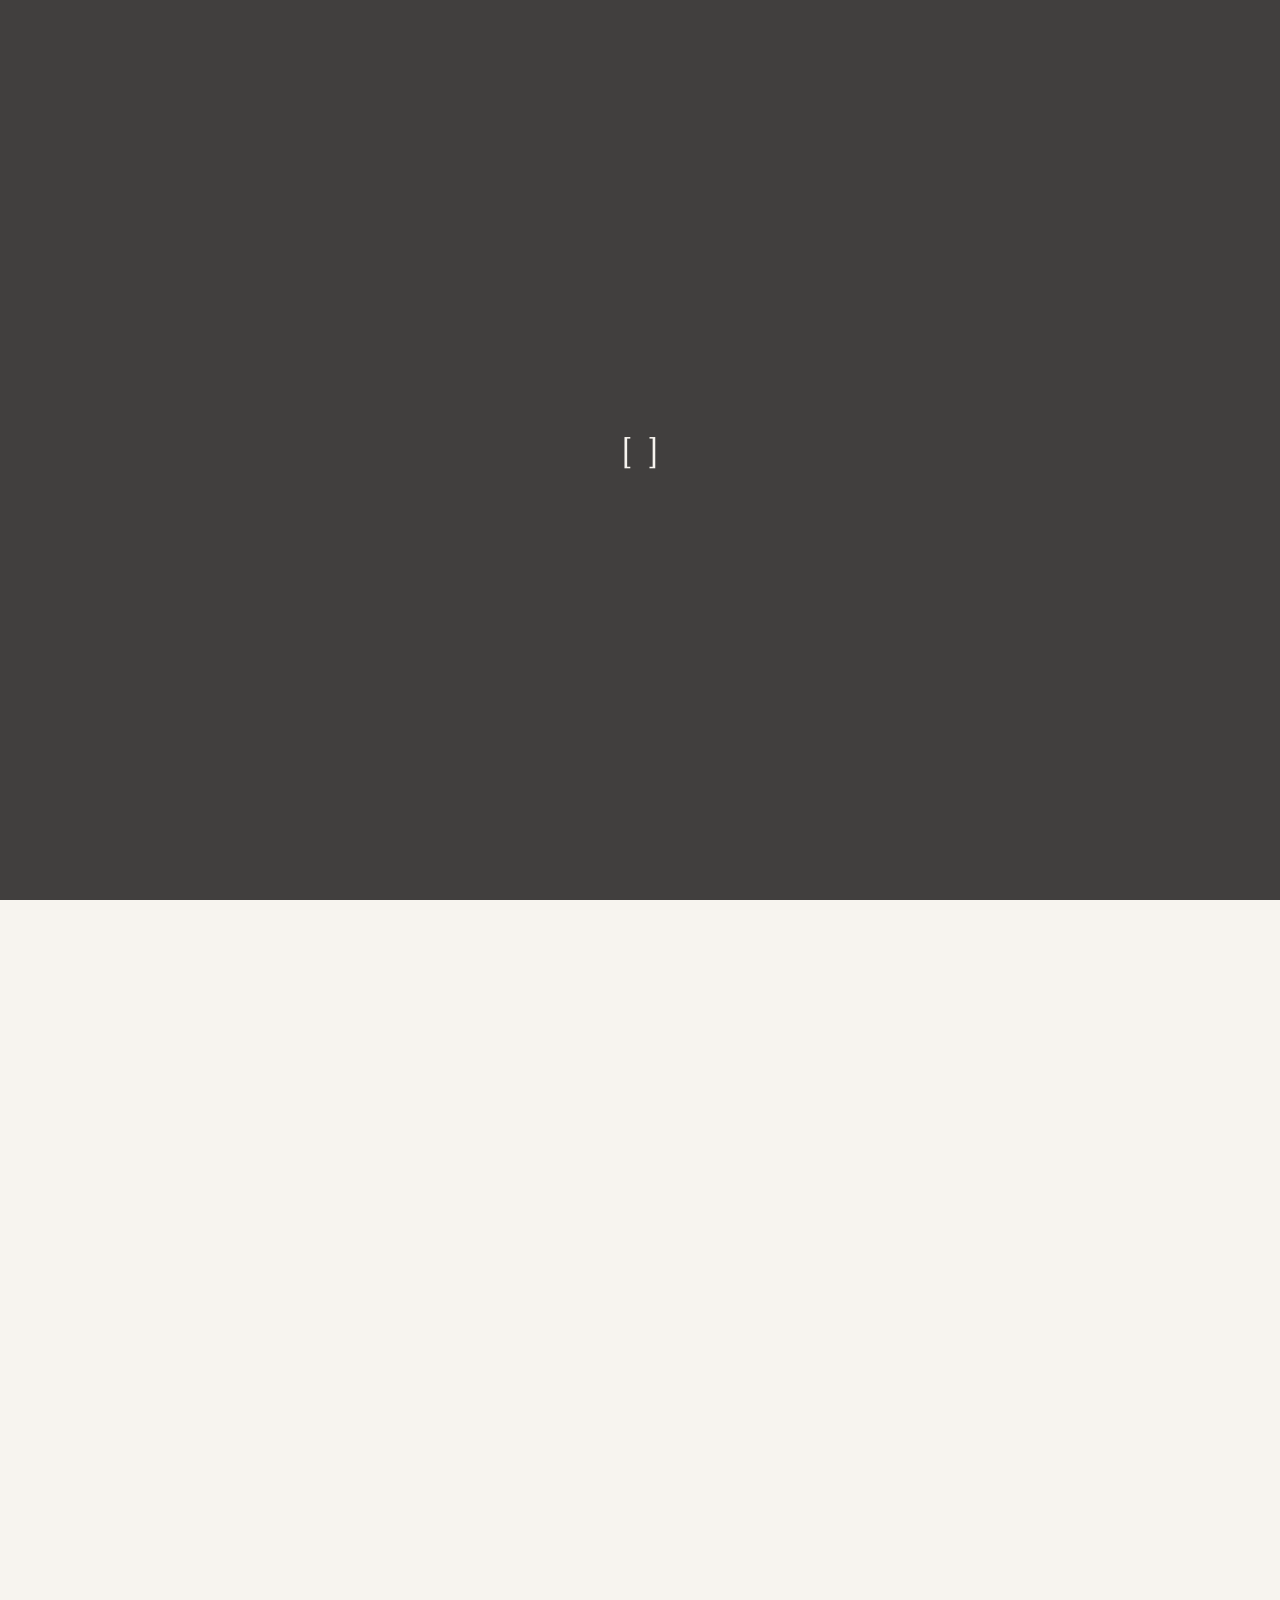
==== commit 26b0bda4: "Update index.html" ====
--- a/index.html
+++ b/index.html
@@ -14,7 +14,13 @@
   <link rel="stylesheet" href="css/style.css">
 </head>
 
-<body>
+<body class="is-preloading">
+  <div class="preloader" id="preloader" aria-hidden="false">
+  <div class="preloader__line" aria-label="Loading">
+    <span class="preloader__bracket preloader__bracket--left">[</span>
+    <span class="preloader__bracket preloader__bracket--right" id="preloaderRightBracket">]</span>
+  </div>
+</div>
   <main>
     <header class="hero container" id="top">
       <div class="portrait">
@@ -167,13 +173,13 @@
         <p>Director, Dramaturge &amp; Actor</p>
       </button>
 
-      <button class="theatre-item" type="button" data-popup="theatre-bi">
+      <button class="theatre-item" type="button" data-theatre-src="theatre/bi.html">
         <img src="assets/bi.webp" alt="">
         <h3>Bi <span>2018</span></h3>
         <p>Designer</p>
       </button>
 
-      <button class="theatre-item" type="button" data-popup="theatre-retreating-world">
+      <button class="theatre-item" type="button" data-theatre-src="theatre/retreating-world.html">
         <img src="assets/retreating-world.webp" alt="">
         <h3>The Retreating World <span>2017</span></h3>
         <p>Actor</p>
@@ -187,7 +193,7 @@
         <p>Director &amp; Dramaturge</p>
       </button>
 
-      <button class="theatre-item" type="button" data-popup="theatre-assoiffes">
+     <button class="theatre-item" type="button" data-theatre-src="theatre/assoiffes.html">
         <img src="assets/assoiffes.webp" alt="">
         <h3>Assoiffés <span>2017</span></h3>
         <p>Actor</p>
--- a/css/style.css
+++ b/css/style.css
@@ -800,7 +800,7 @@
   background: #343333;
   color: #F7F4EF;
 
-  border-radius: 26px;
+  border-radius: 16px;
   box-shadow: 0 0 7px rgba(0,0,0,0.3);
 }
 
@@ -1071,13 +1071,13 @@
   align-items: center;
   justify-content: center;
   width: 37.56px;
-  height: 40px;
+  height: 45px;
   line-height: 0;
 }
 
 .scroll-indicator__icon{
   width: 37.56px;
-  height: 40px;
+  height: 45px;
     transform: scale(2);
   transform-origin: center;
   display: block;
@@ -1717,8 +1717,188 @@
 .theatre-gallery--extraneous .theatre-photo--wide{
   grid-column: 1 / -1; /* 1120px wide */
 }
-
-
+/* =========================
+   DOLLEAR gallery layout
+   1 image centered, width 544
+========================= */
+.theatre-gallery--dollear{
+  display: grid;
+  justify-items: center;
+  gap: 32px; /* اگر بعداً چند عکس شد، فاصله آماده است */
+}
+
+.theatre-gallery--dollear .theatre-photo{
+  width: 544px;
+  height: auto;
+  display: block;
+}
+
+/* =========================
+   ASSOIFFÉS gallery layout
+   Left: 2 images stacked (544)
+   Right: 1 image (544) height = left stack total height (incl. 32 gap)
+========================= */
+
+.theatre-gallery--assoiffes{
+  display: grid;
+  grid-template-columns: 544px 544px; /* 544 + 32 + 544 = 1120 */
+  column-gap: 32px;
+  align-items: stretch;              /* right image stretches to match left column height */
+}
+
+.theatre-gallery--assoiffes .theatre-gallery__stack{
+  display: grid;
+  row-gap: 32px;                     /* gap between the two left images */
+}
+
+.theatre-gallery--assoiffes .theatre-photo{
+  width: 100%;
+  height: auto;
+  display: block;
+}
+
+/* Right tall image: match the full height of left stack */
+.theatre-gallery--assoiffes .theatre-photo--tall{
+  width: 544px;
+  height: 100%;
+  object-fit: cover;                 /* needed to fill the tall area like the screenshot */
+  display: block;
+}
+/* =========================
+   BI gallery layout
+   Row 1: two images 544 + 544
+   Row 2: one image 605 centered
+========================= */
+.theatre-gallery--bi{
+  display: grid;
+  grid-template-columns: 544px 544px; /* 544 + 32 + 544 = 1120 */
+  gap: 32px;
+}
+
+.theatre-gallery--bi .theatre-photo{
+  width: 100%;
+  height: auto;
+  display: block;
+}
+
+.theatre-gallery--bi .theatre-photo--center{
+  grid-column: 1 / -1;
+  width: 605px;
+  justify-self: center;
+}
+
+/* =========================
+   THE RETREATING WORLD gallery layout
+   Row 1: two images 544 + 544
+   Row 2: one image 545 centered
+========================= */
+.theatre-gallery--retreating-world{
+  display: grid;
+  grid-template-columns: 544px 544px; /* 544 + 32 + 544 = 1120 */
+  gap: 32px;
+}
+
+.theatre-gallery--retreating-world .theatre-photo{
+  width: 100%;
+  height: auto;
+  display: block;
+}
+
+.theatre-gallery--retreating-world .theatre-photo--center{
+  grid-column: 1 / -1;
+  width: 545px;
+  justify-self: center;
+}
+
+/* =========================
+   PRELOADER
+========================= */
+
+:root{
+  --preloader-bg: #413F3E;
+  --preloader-fg: #F7F4EF;
+  --ease-out-back: cubic-bezier(0.175, 0.885, 0.32, 1.275);
+  --ease-apple: cubic-bezier(0.16, 1, 0.3, 1);
+}
+
+/* سایت تا پایان پریلودر مخفی */
+body.is-preloading main,
+body.is-preloading footer,
+body.is-preloading .dock-nav{
+  opacity: 0;
+}
+
+body.is-site-ready main,
+body.is-site-ready footer,
+body.is-site-ready .dock-nav{
+  opacity: 1;
+  transition: opacity 800ms var(--ease-apple);
+}
+
+/* خود پریلودر */
+.preloader{
+  position: fixed;
+  inset: 0;
+  z-index: 1000000;
+
+  background: var(--preloader-bg);
+  color: var(--preloader-fg);
+
+  display: grid;
+  place-items: center;
+
+  opacity: 1;
+  transition: opacity 800ms var(--ease-apple);
+}
+
+.preloader.is-hidden{
+  opacity: 0;
+  pointer-events: none;
+}
+
+.preloader__line{
+  display: flex;
+  align-items: center;
+  gap: 16px; /* فاصله بین تمام آیتم‌ها (کروشه/کلمات/کروشه) */
+
+  font-family: "Crimson Pro", serif;
+  font-size: 34px;
+  line-height: 38px;
+  font-weight: 400;
+}
+
+/* کروشه راست باید انیمیشن حرکت داشته باشد */
+.preloader__bracket--right{
+  will-change: transform;
+  transition: transform 300ms var(--ease-out-back);
+}
+
+/* کلمات در لحظه ساخت، مخفی‌اند و بعد انیمیشن می‌گیرند */
+.preloader__word{
+  opacity: 0;
+  transform: translateY(10px) scale(0.98);
+  will-change: transform, opacity;
+}
+
+.preloader__word.is-in{
+  animation: preloaderWordIn 300ms var(--ease-out-back) forwards;
+}
+
+@keyframes preloaderWordIn{
+  0%   { opacity: 0; transform: translateY(10px) scale(0.98); }
+  70%  { opacity: 1; transform: translateY(-2px) scale(1.02); }
+  100% { opacity: 1; transform: translateY(0px) scale(1); }
+}
+
+/* برای کاربرانی که motion نمی‌خوان */
+@media (prefers-reduced-motion: reduce){
+  .preloader__bracket--right{ transition: none; }
+  .preloader__word.is-in{ animation: none; opacity: 1; transform: none; }
+  body.is-site-ready main,
+  body.is-site-ready footer,
+  body.is-site-ready .dock-nav,
+  .preloader{ transition: none; }
+}
 
 /* موبایل فعلاً غیرفعال است (Stage 1)
 @media (...) { ... }
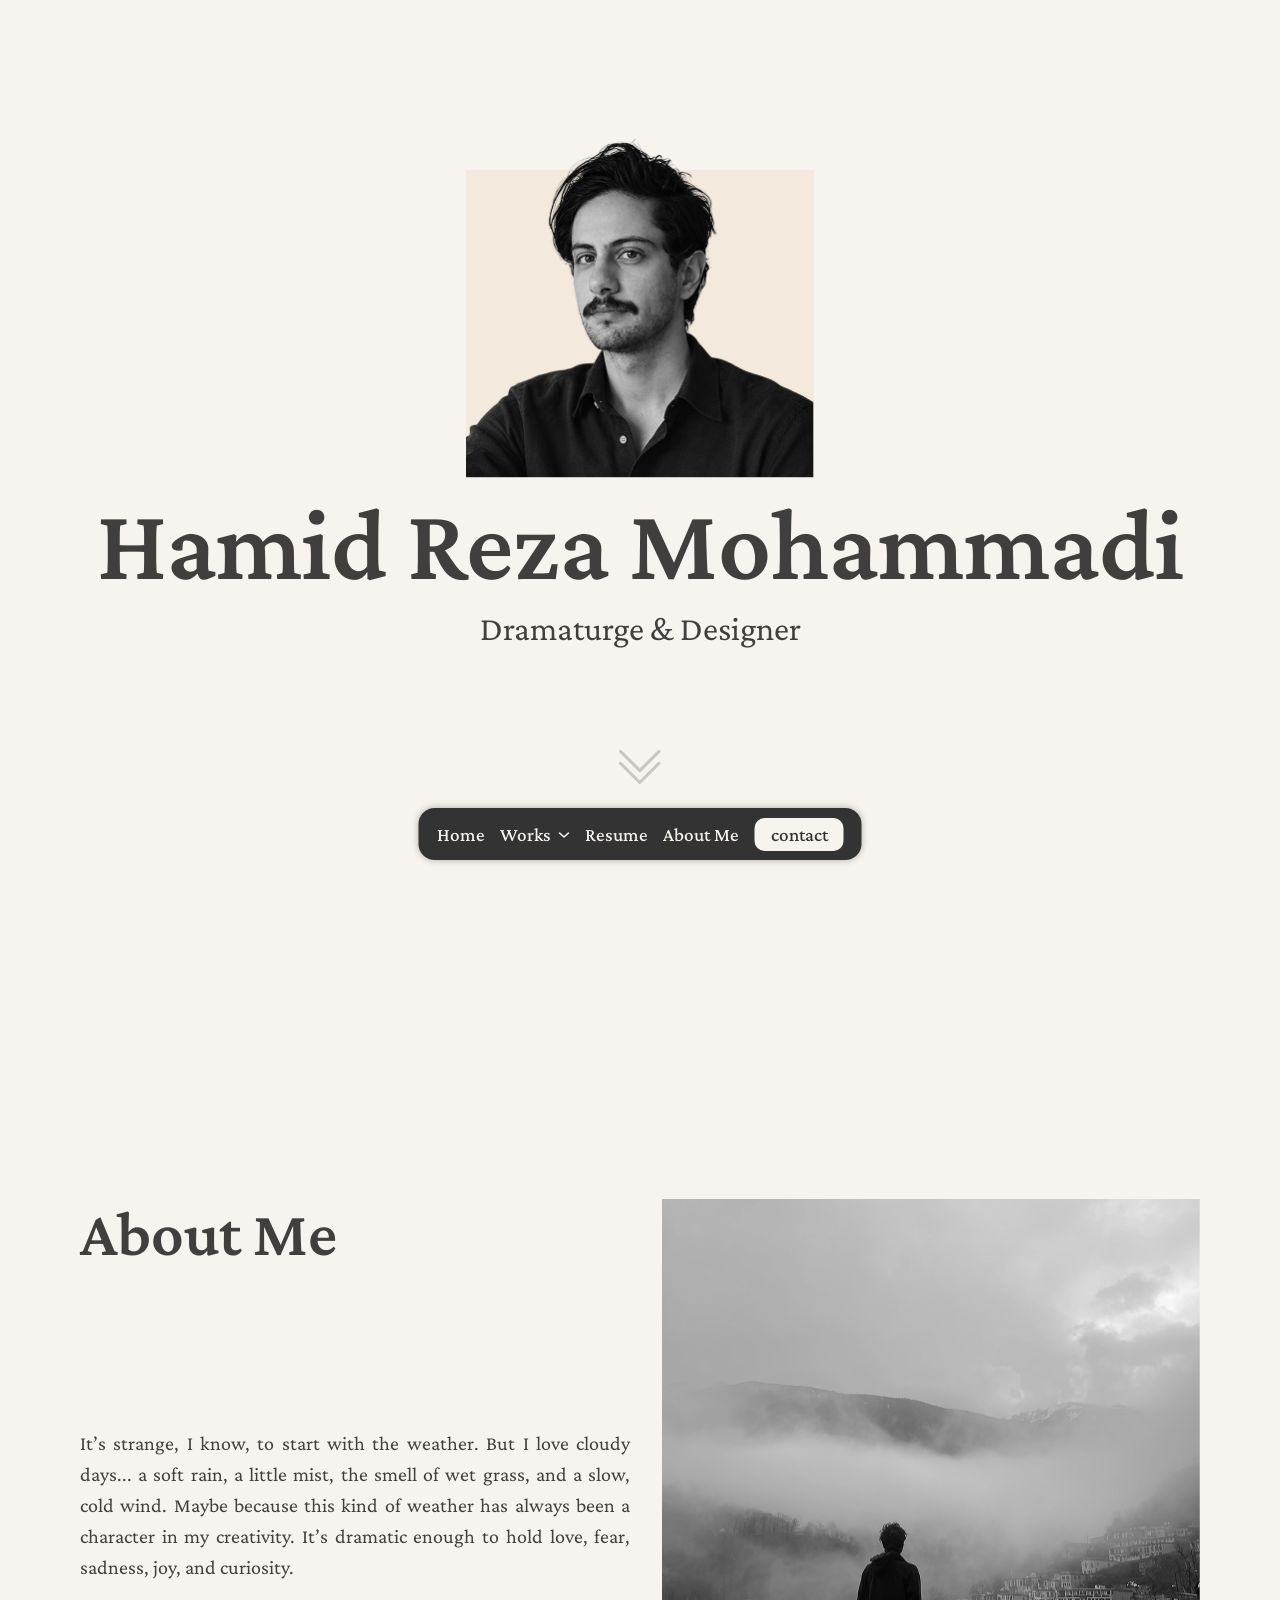
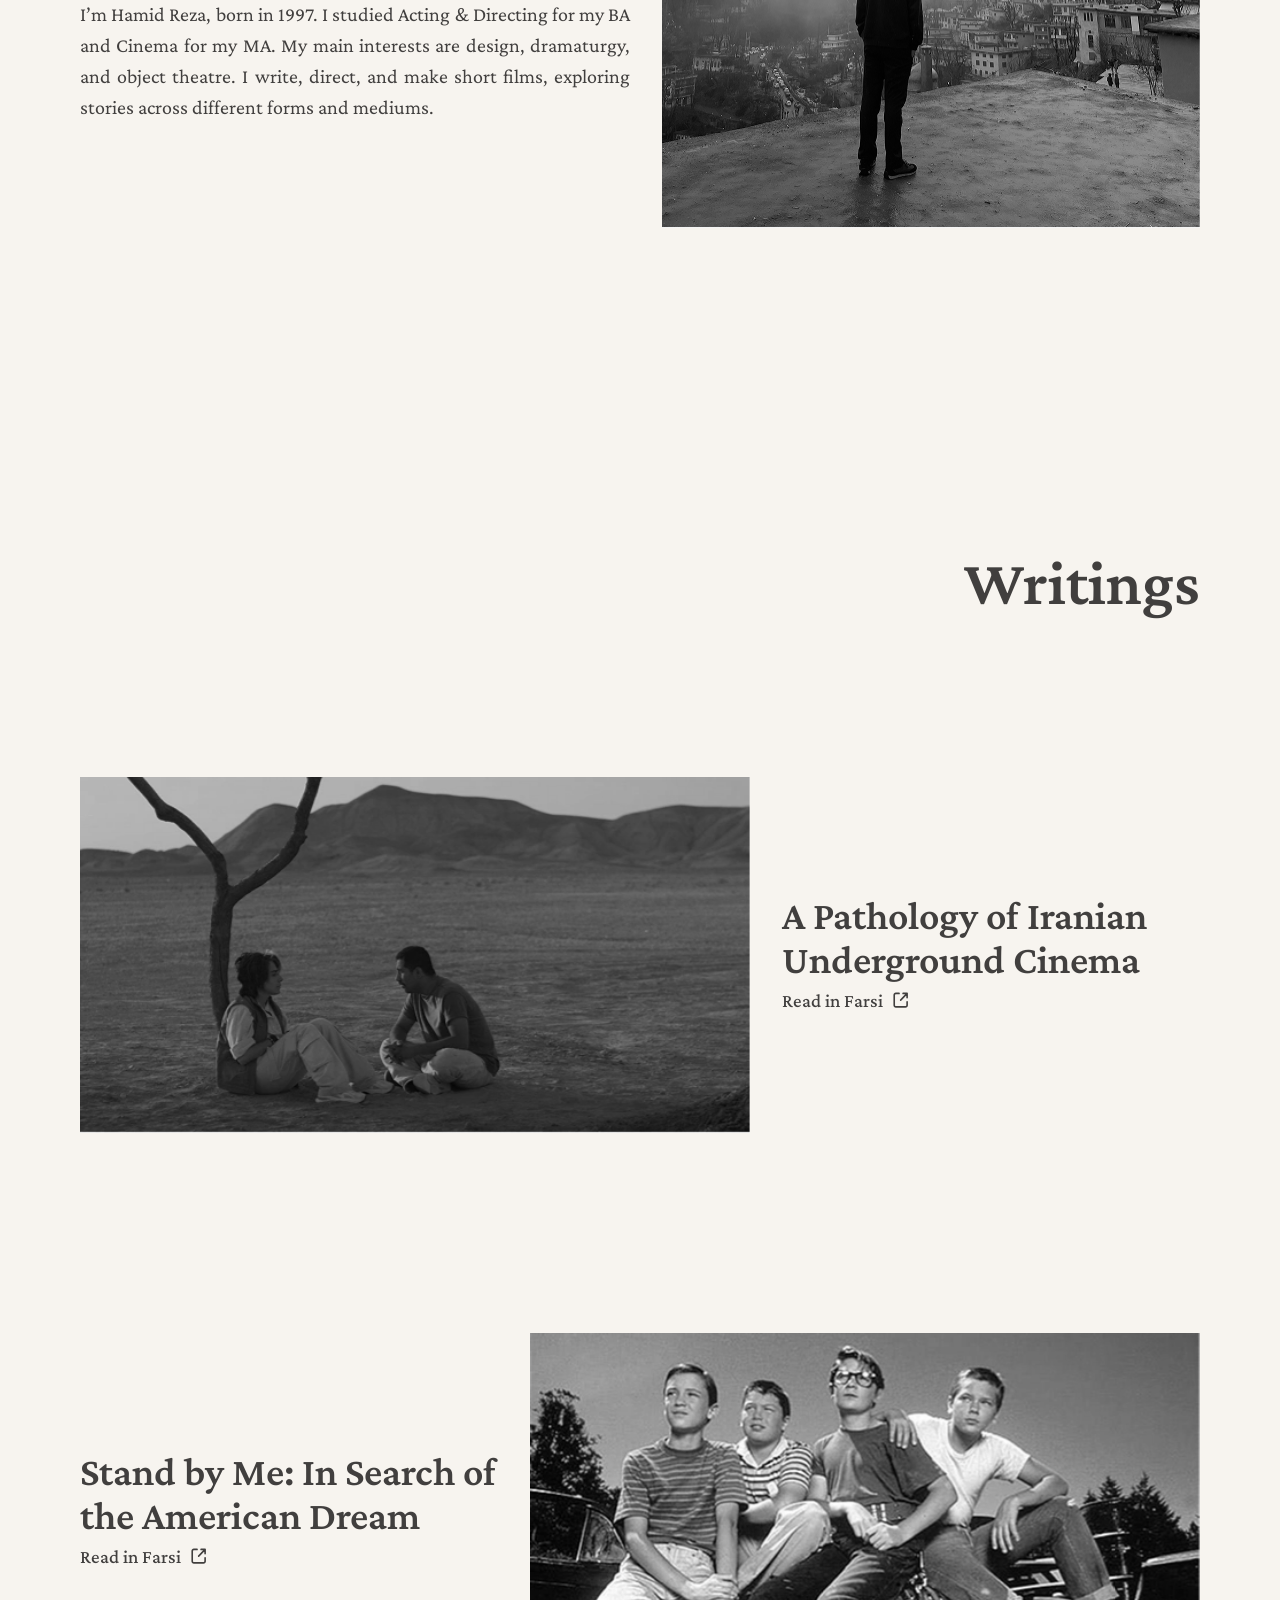
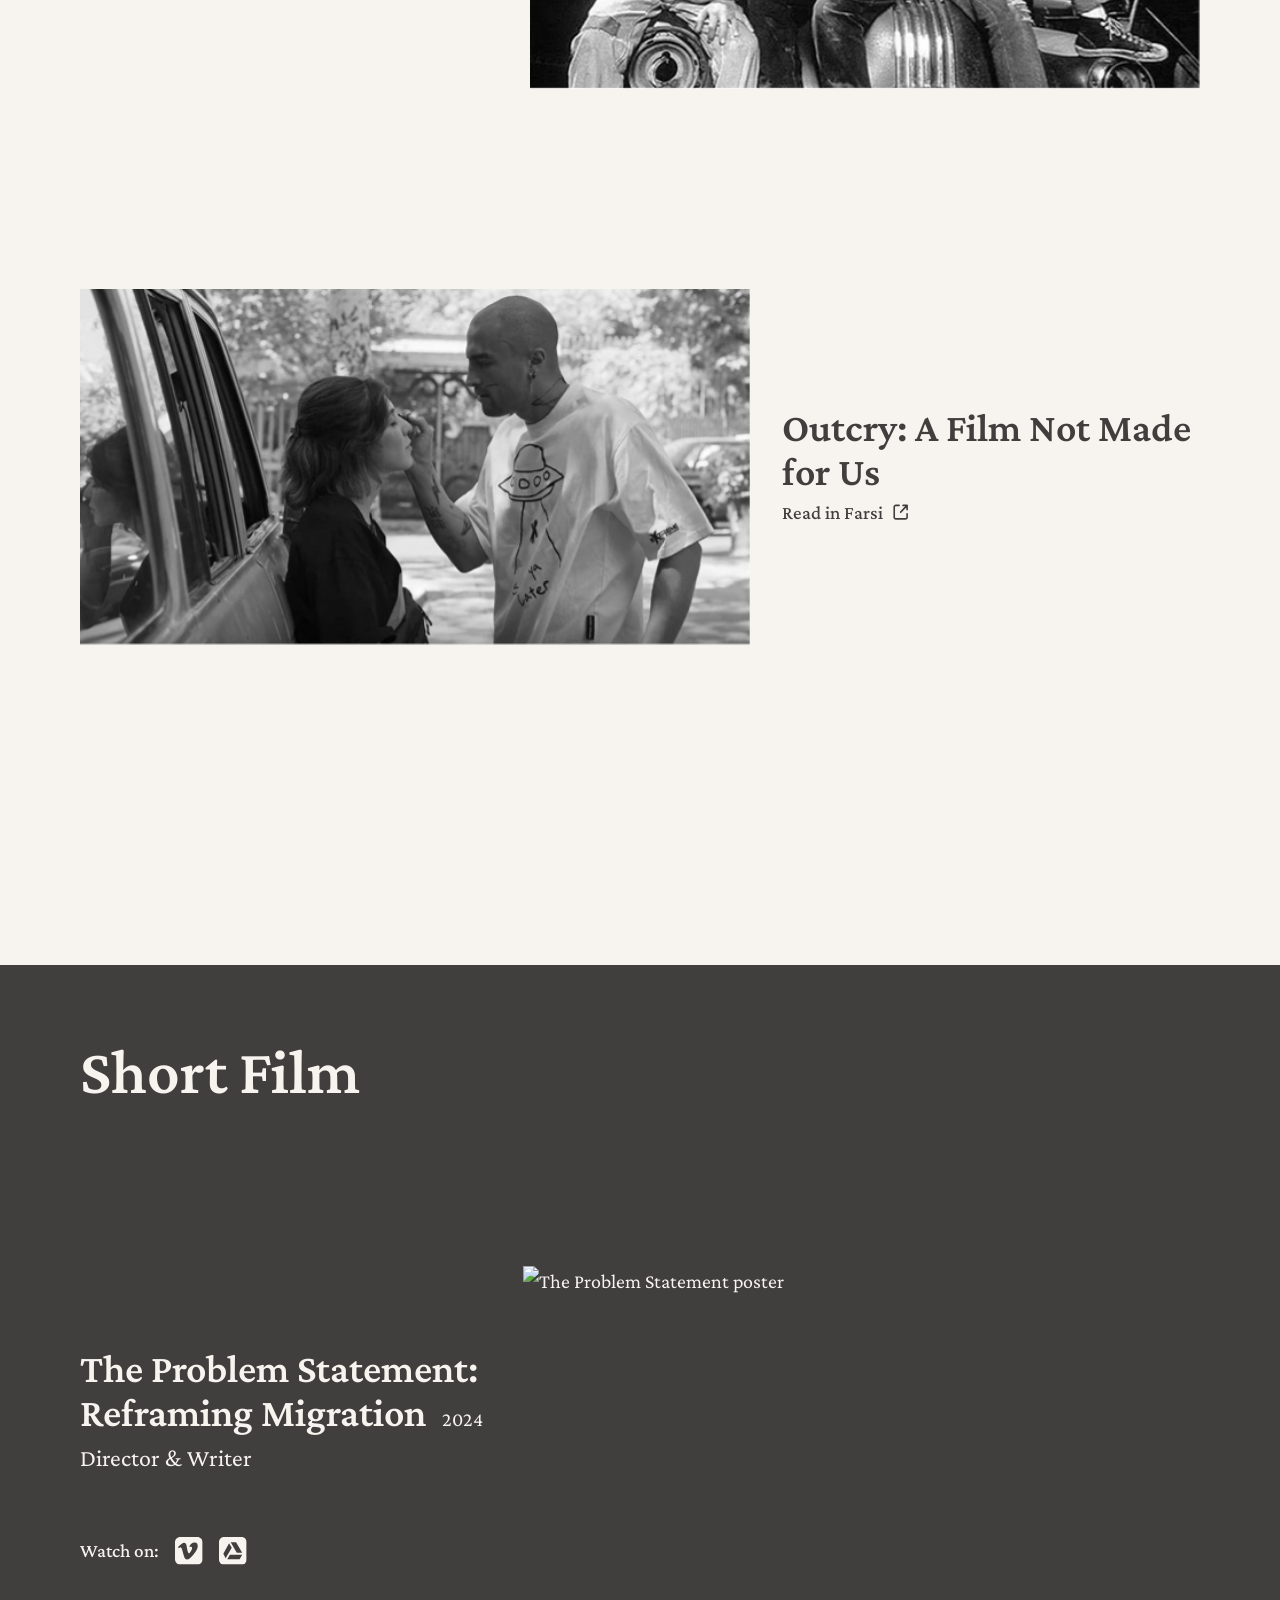
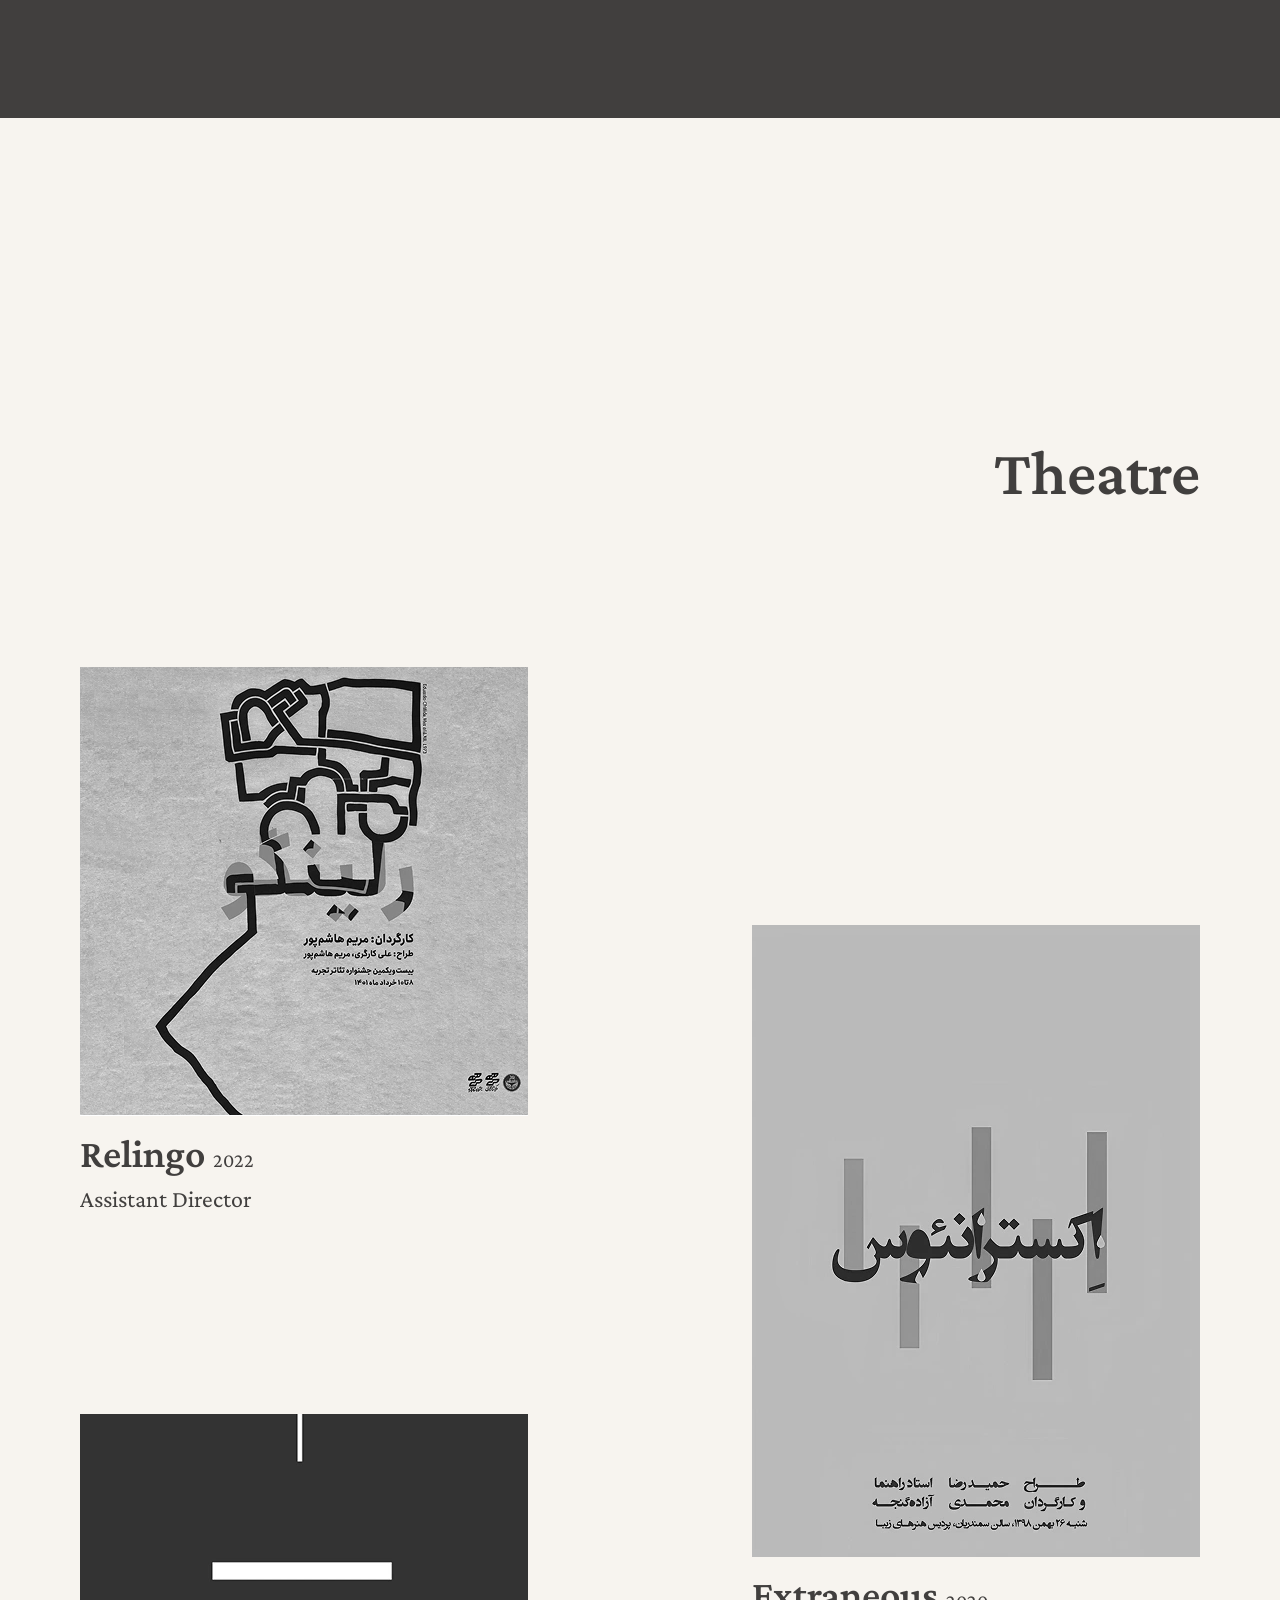
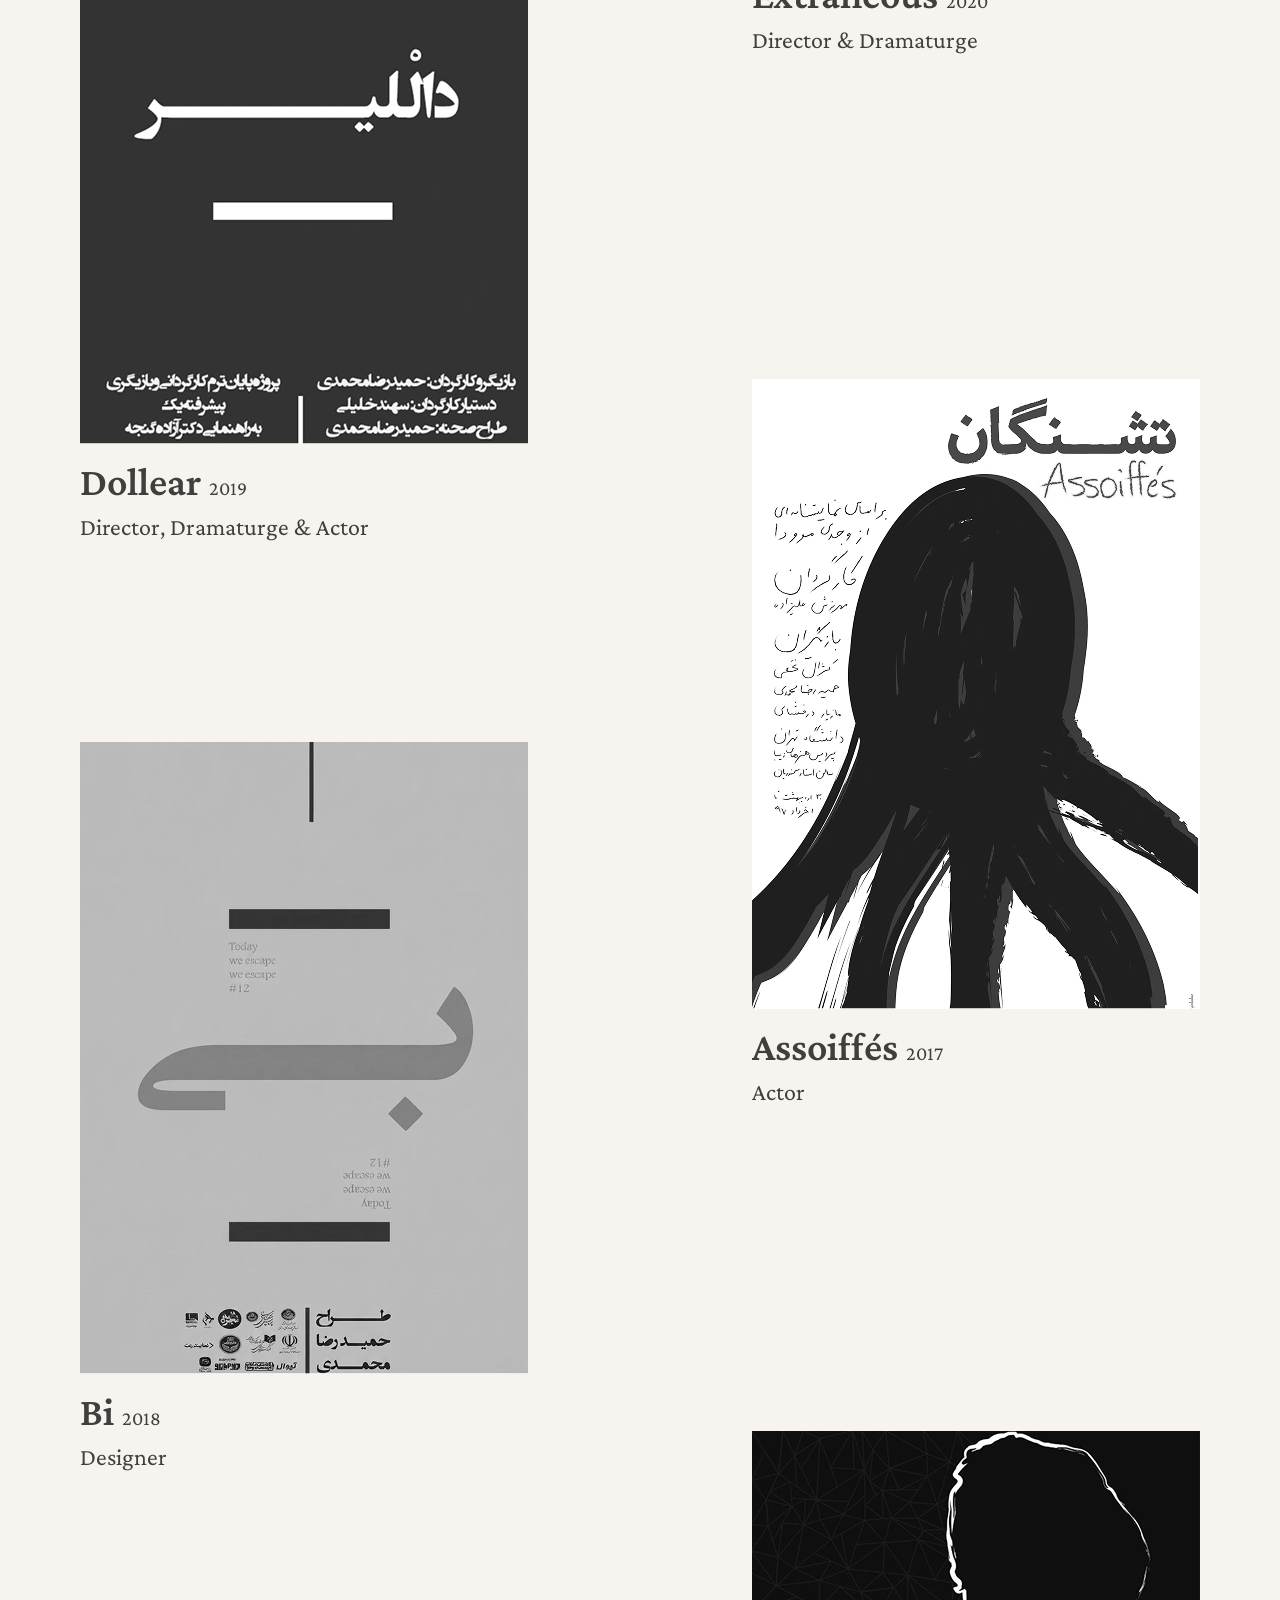
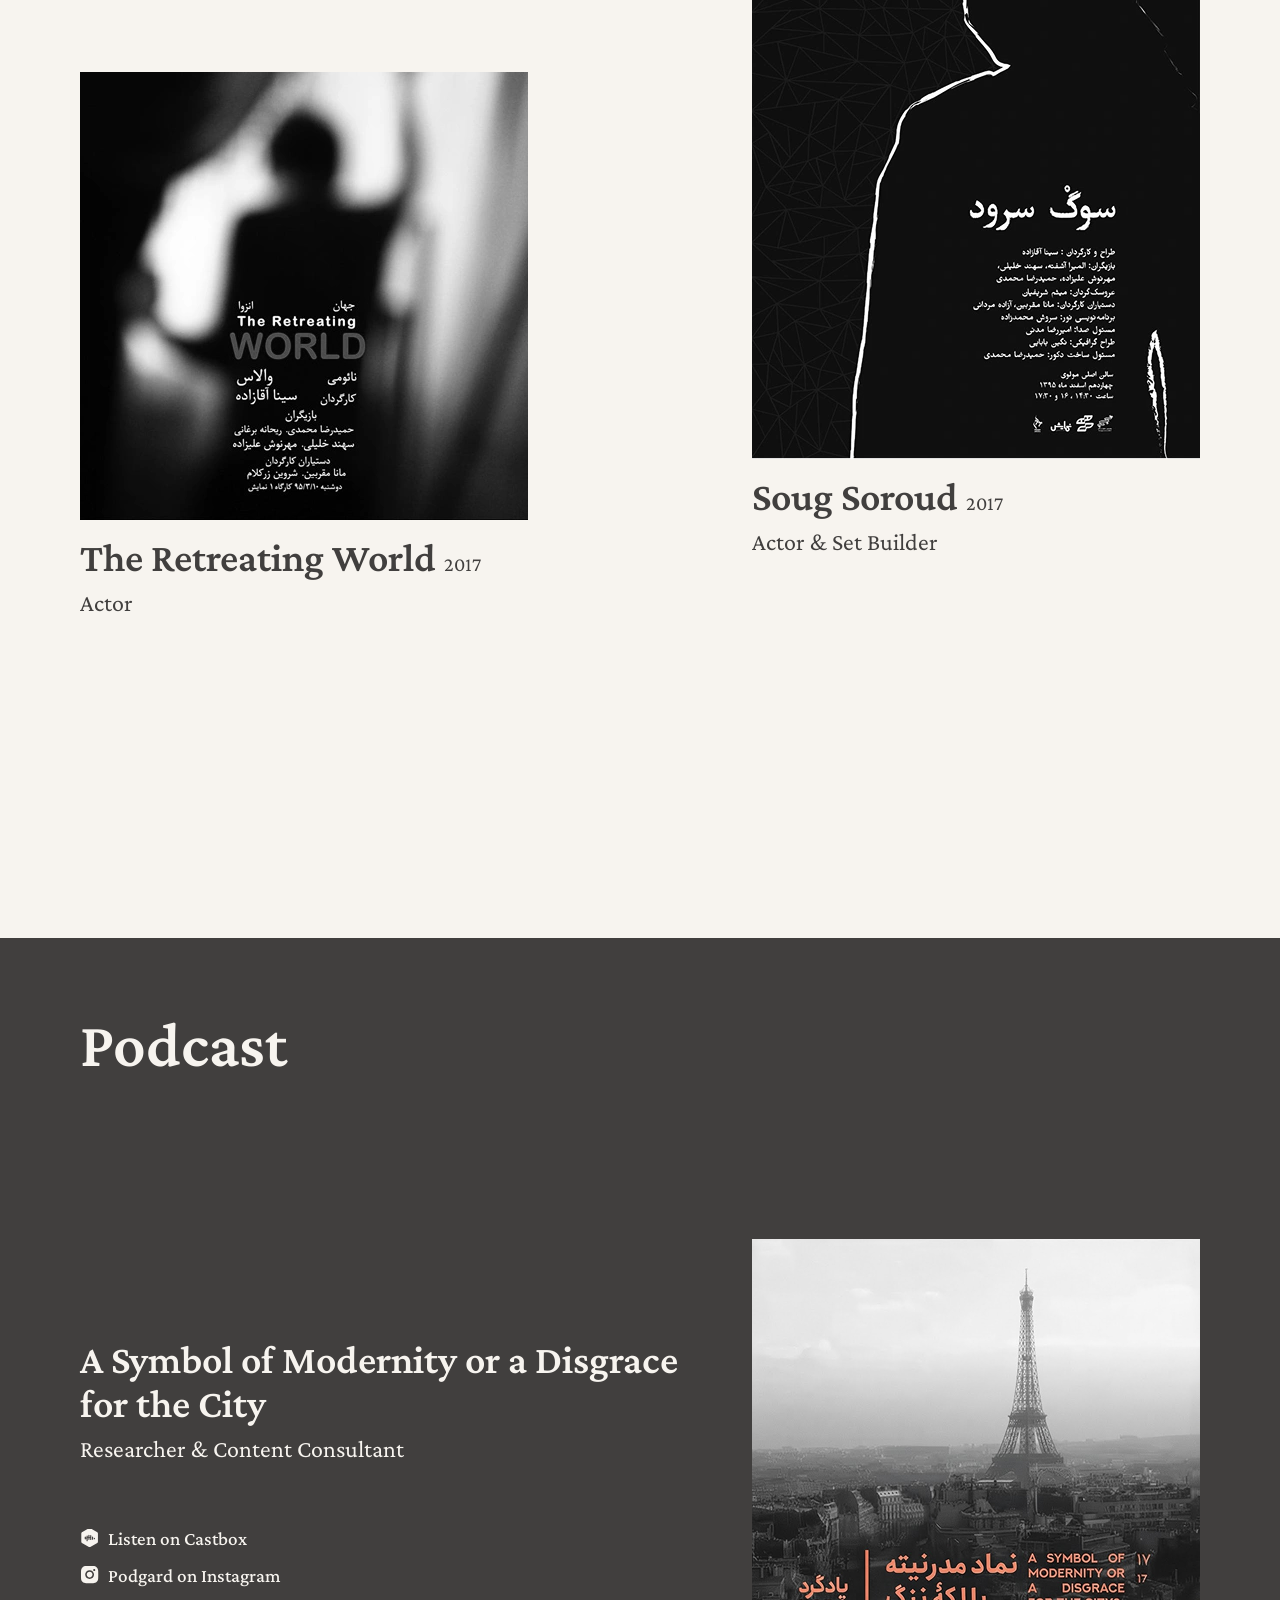
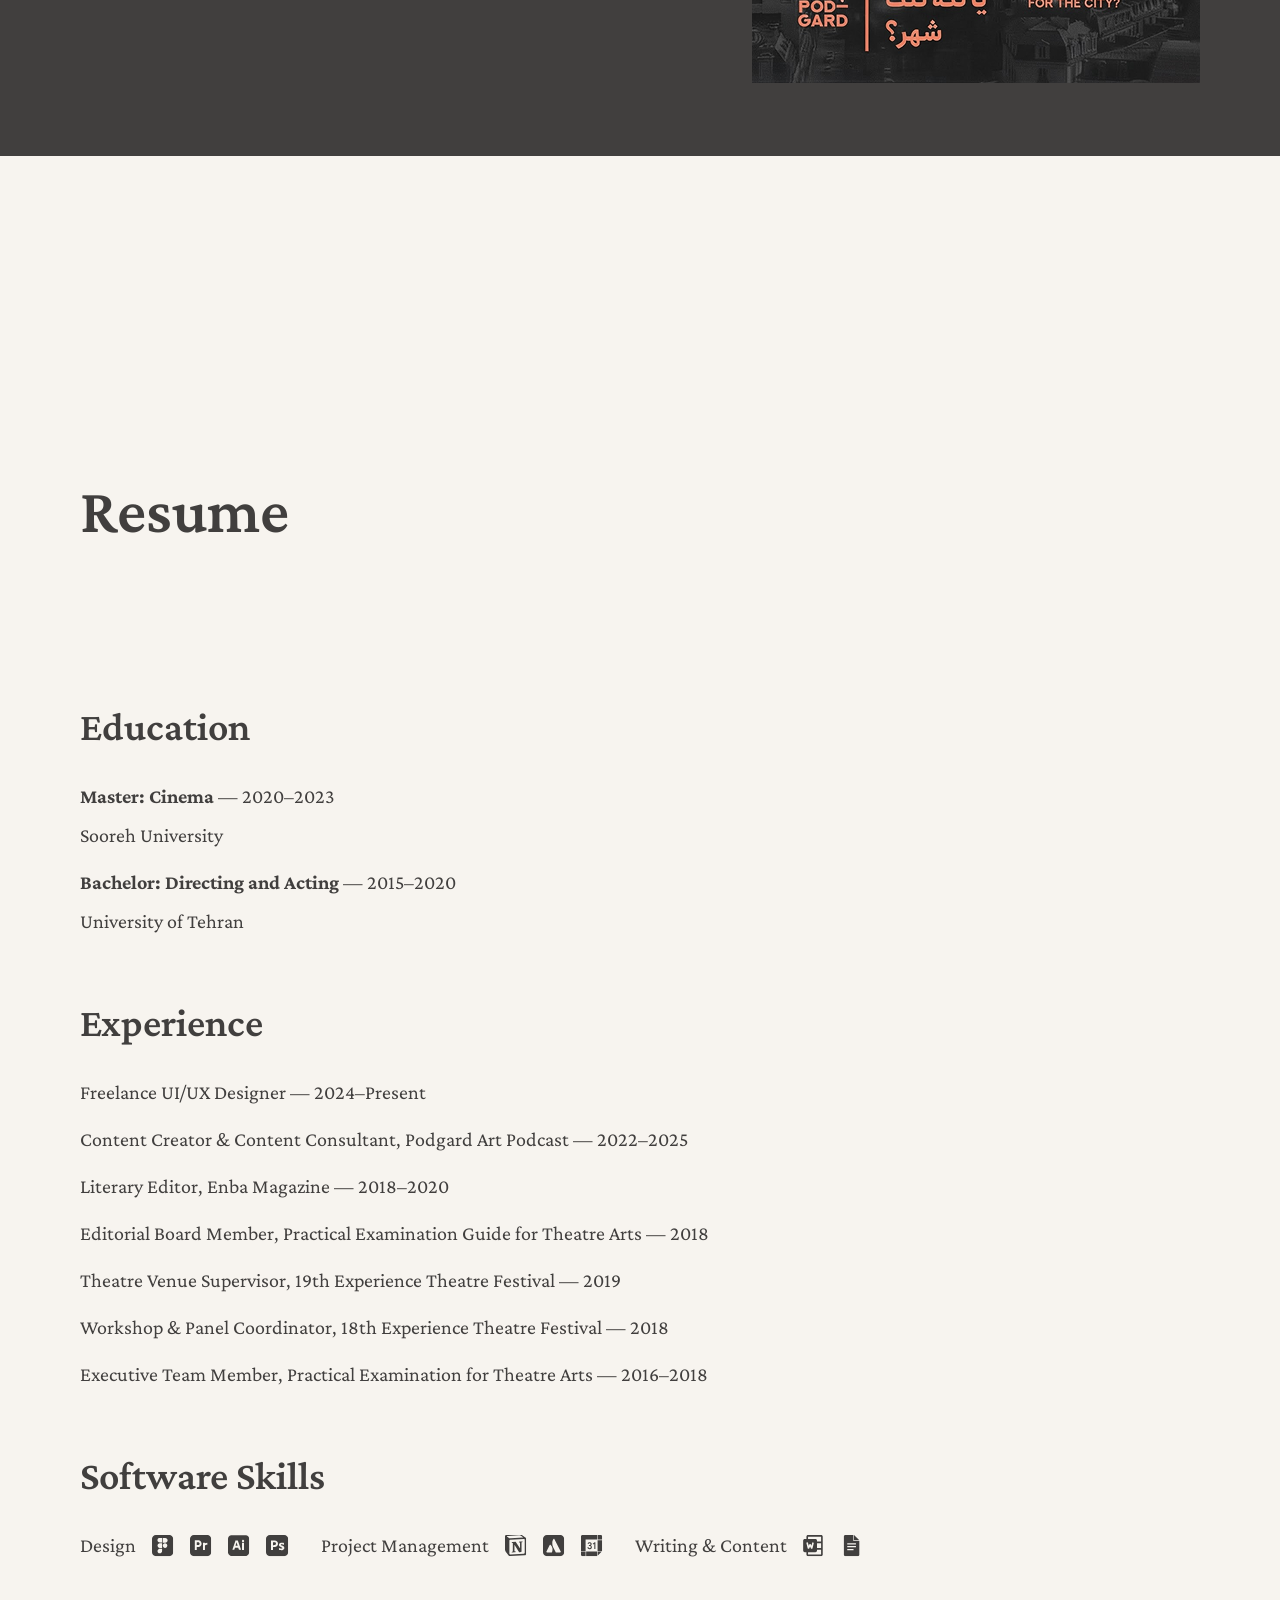
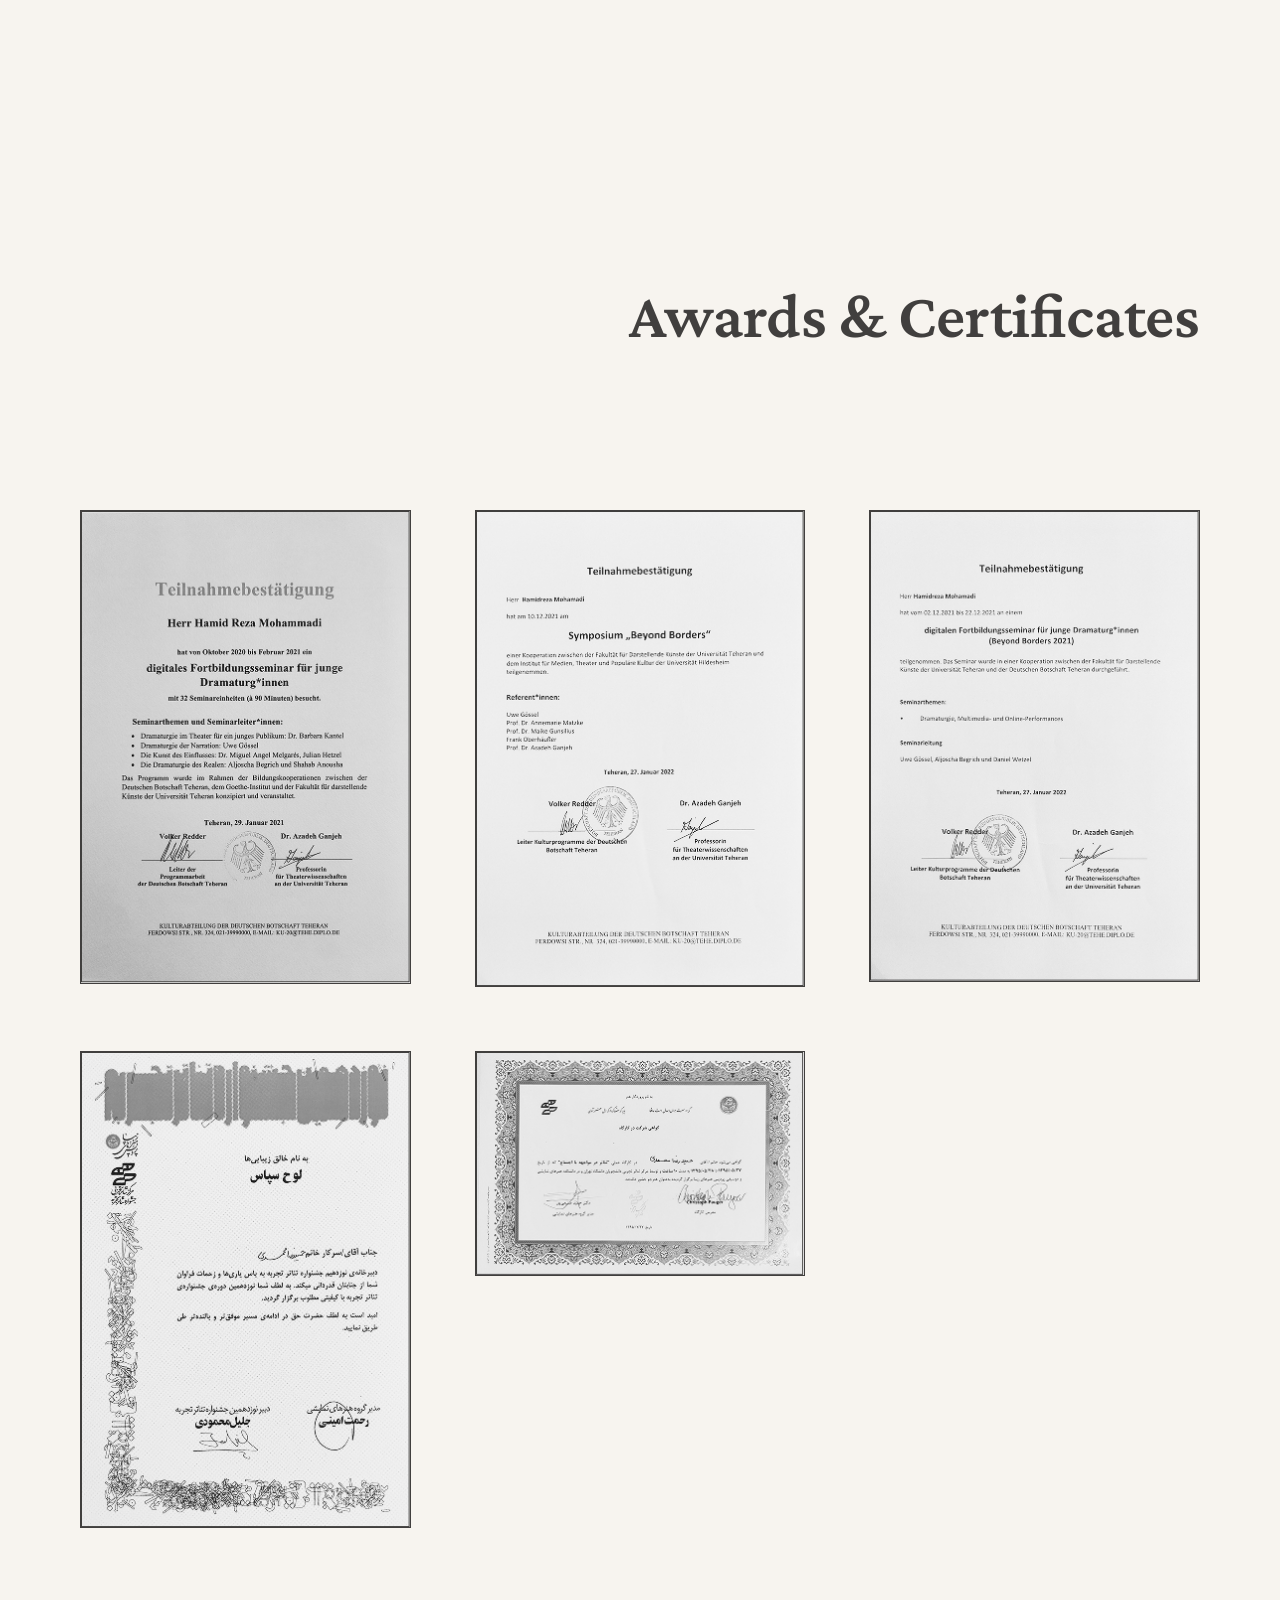
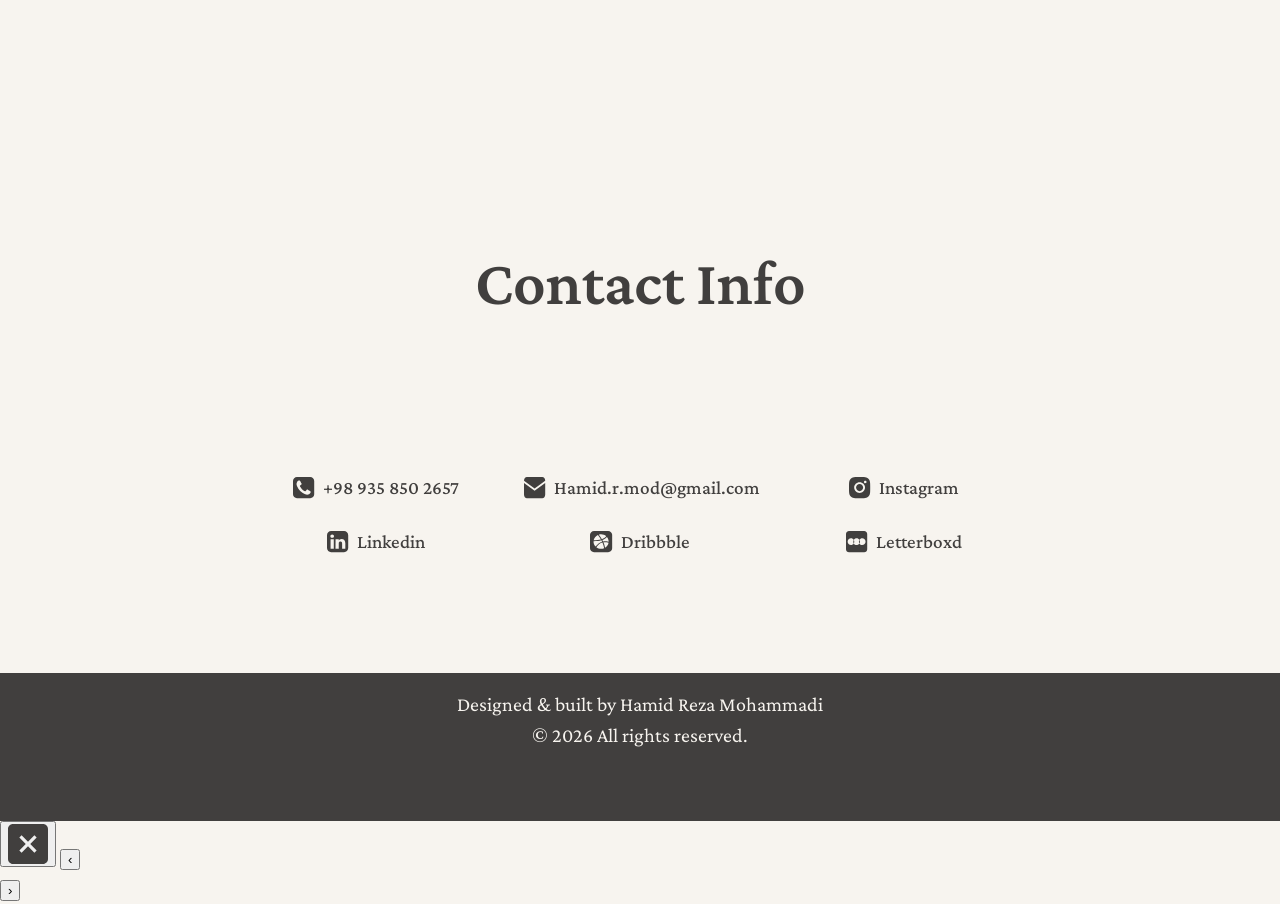
==== commit c2682fb2: "Update index.html" ====
--- a/index.html
+++ b/index.html
@@ -380,7 +380,10 @@
 </section>
   </main>
 
-  <footer>Designed &amp; built by Hamid Reza Mohammadi</footer>
+ <footer class="site-footer">
+  <div class="site-footer__designed">Designed &amp; built by Hamid Reza Mohammadi</div>
+  <div class="site-footer__copy">© 2026 All rights reserved.</div>
+</footer>
  <nav class="dock-nav" aria-label="Site navigation">
   <a class="dock-nav__link" href="#top">Home</a>
 
@@ -406,7 +409,8 @@
   </div>
 
   <a class="dock-nav__link" href="#resume">Resume</a>
-  <a class="dock-nav__cta" href="#contact">contact</a>
+<a class="dock-nav__link" href="#about">About Me</a>
+<a class="dock-nav__cta" href="#contact">contact</a>
 </nav>
 
   <div class="article-modal" id="articleModal" aria-hidden="true">
@@ -440,7 +444,28 @@
   </div>
 </div>
   
-  
+  <!-- =========================
+     CERTIFICATES LIGHTBOX
+========================= -->
+<div class="cert-modal" id="certModal" aria-hidden="true">
+  <div class="cert-modal__backdrop" data-cert-close></div>
+
+  <div class="cert-modal__panel" role="dialog" aria-modal="true" aria-label="Certificate preview">
+    <button class="cert-modal__close" type="button" aria-label="Close" data-cert-close>
+      <img src="assets/icons/close.svg" alt="" aria-hidden="true" width="40" height="40">
+    </button>
+
+    <button class="cert-modal__nav cert-modal__nav--prev" type="button" aria-label="Previous" data-cert-prev>
+      ‹
+    </button>
+
+    <img class="cert-modal__img" id="certModalImg" src="" alt="">
+
+    <button class="cert-modal__nav cert-modal__nav--next" type="button" aria-label="Next" data-cert-next>
+      ›
+    </button>
+  </div>
+</div>
   
   <script src="js/main.js"></script>
 </body>
--- a/css/style.css
+++ b/css/style.css
@@ -1078,7 +1078,7 @@
 .scroll-indicator__icon{
   width: 37.56px;
   height: 45px;
-    transform: scale(2);
+    transform: scale(1.5);
   transform-origin: center;
   display: block;
 }
@@ -1129,16 +1129,16 @@
 }
 
 /* blur background */
-body.is-modal-open main,
-body.is-modal-open footer,
-body.is-modal-open .dock-nav{
+body.is-modal-blur main,
+body.is-modal-blur footer,
+body.is-modal-blur .dock-nav{
   filter: blur(7px);
-  transition: filter 700ms var(--ease-apple);
+  transition: filter 350ms cubic-bezier(0.16, 1, 0.3, 1);
   pointer-events: none;
 }
 
 main, footer, .dock-nav{
-  transition: filter 700ms var(--ease-apple);
+  transition: filter 350ms cubic-bezier(0.16, 1, 0.3, 1);
 }
 
 /* overlay */
@@ -1862,8 +1862,8 @@
   gap: 16px; /* فاصله بین تمام آیتم‌ها (کروشه/کلمات/کروشه) */
 
   font-family: "Crimson Pro", serif;
-  font-size: 34px;
-  line-height: 38px;
+  font-size: 20px;
+  line-height: 31px;
   font-weight: 400;
 }
 
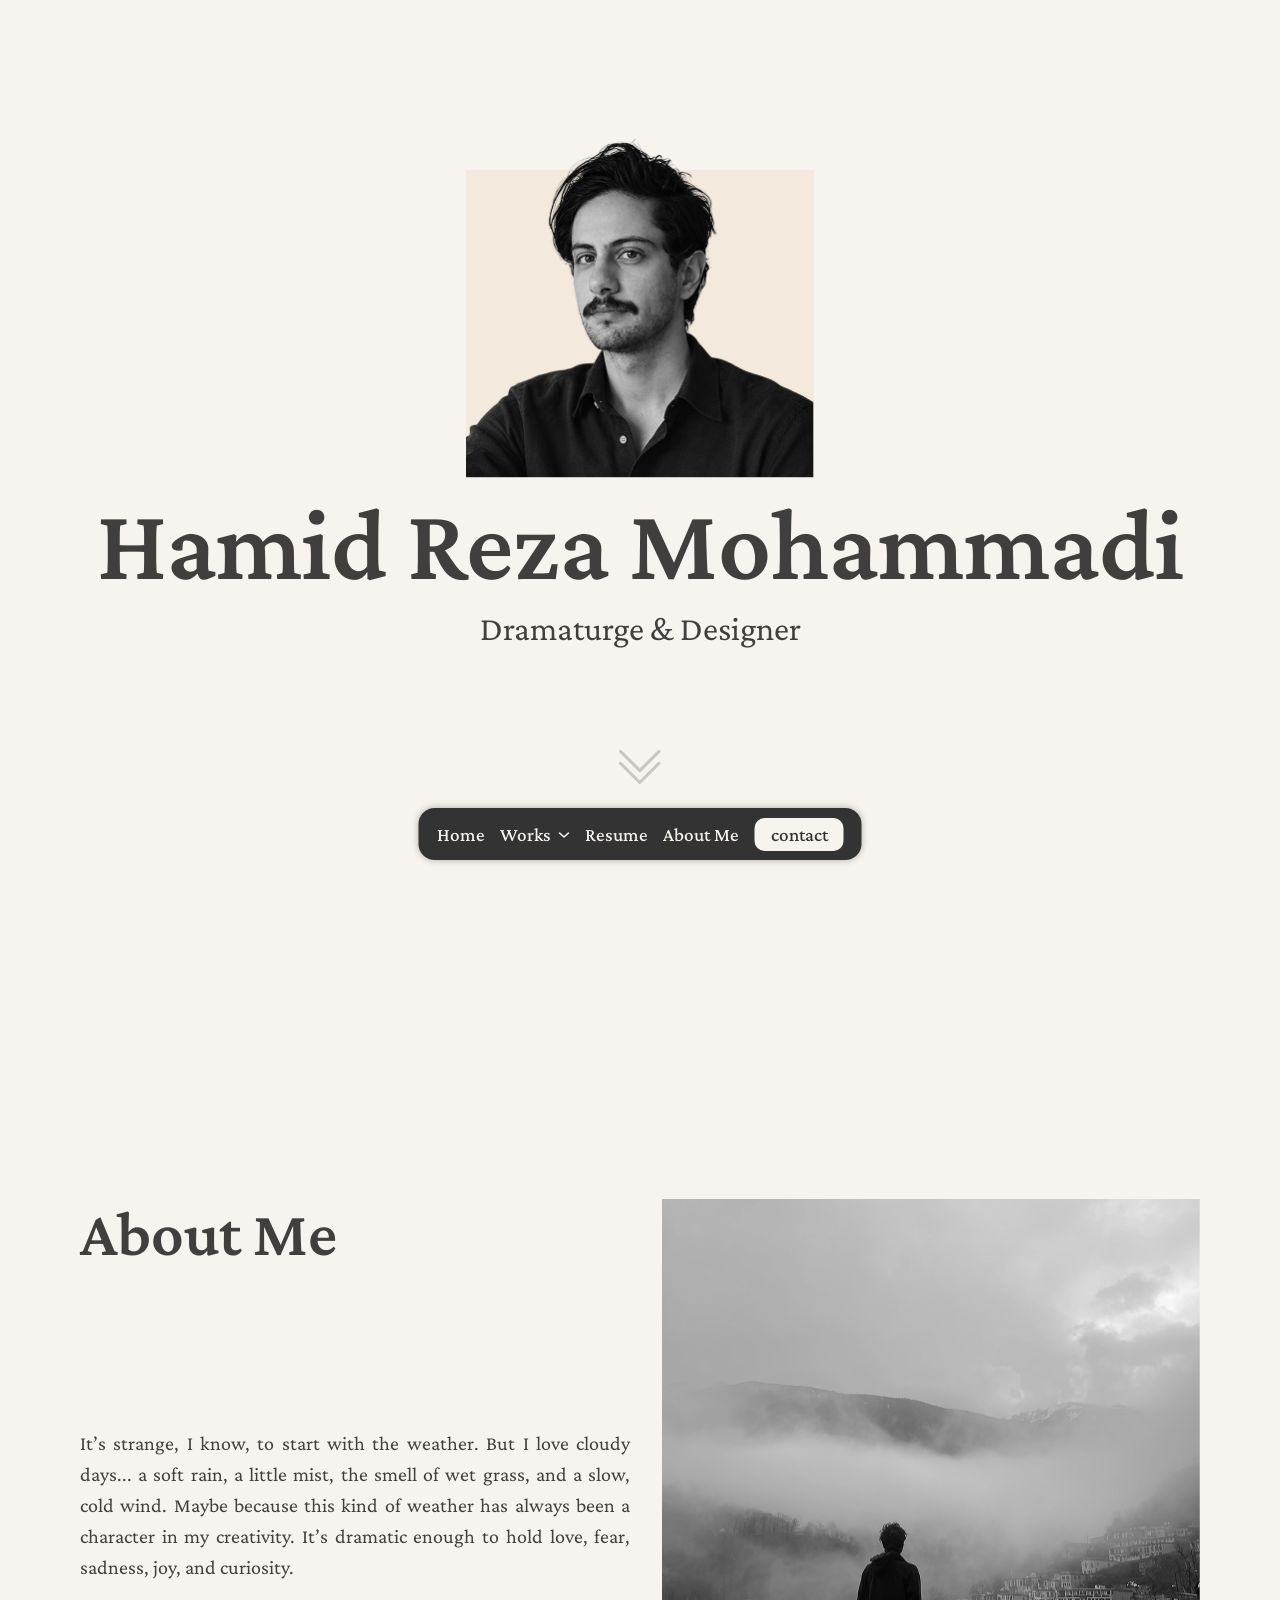
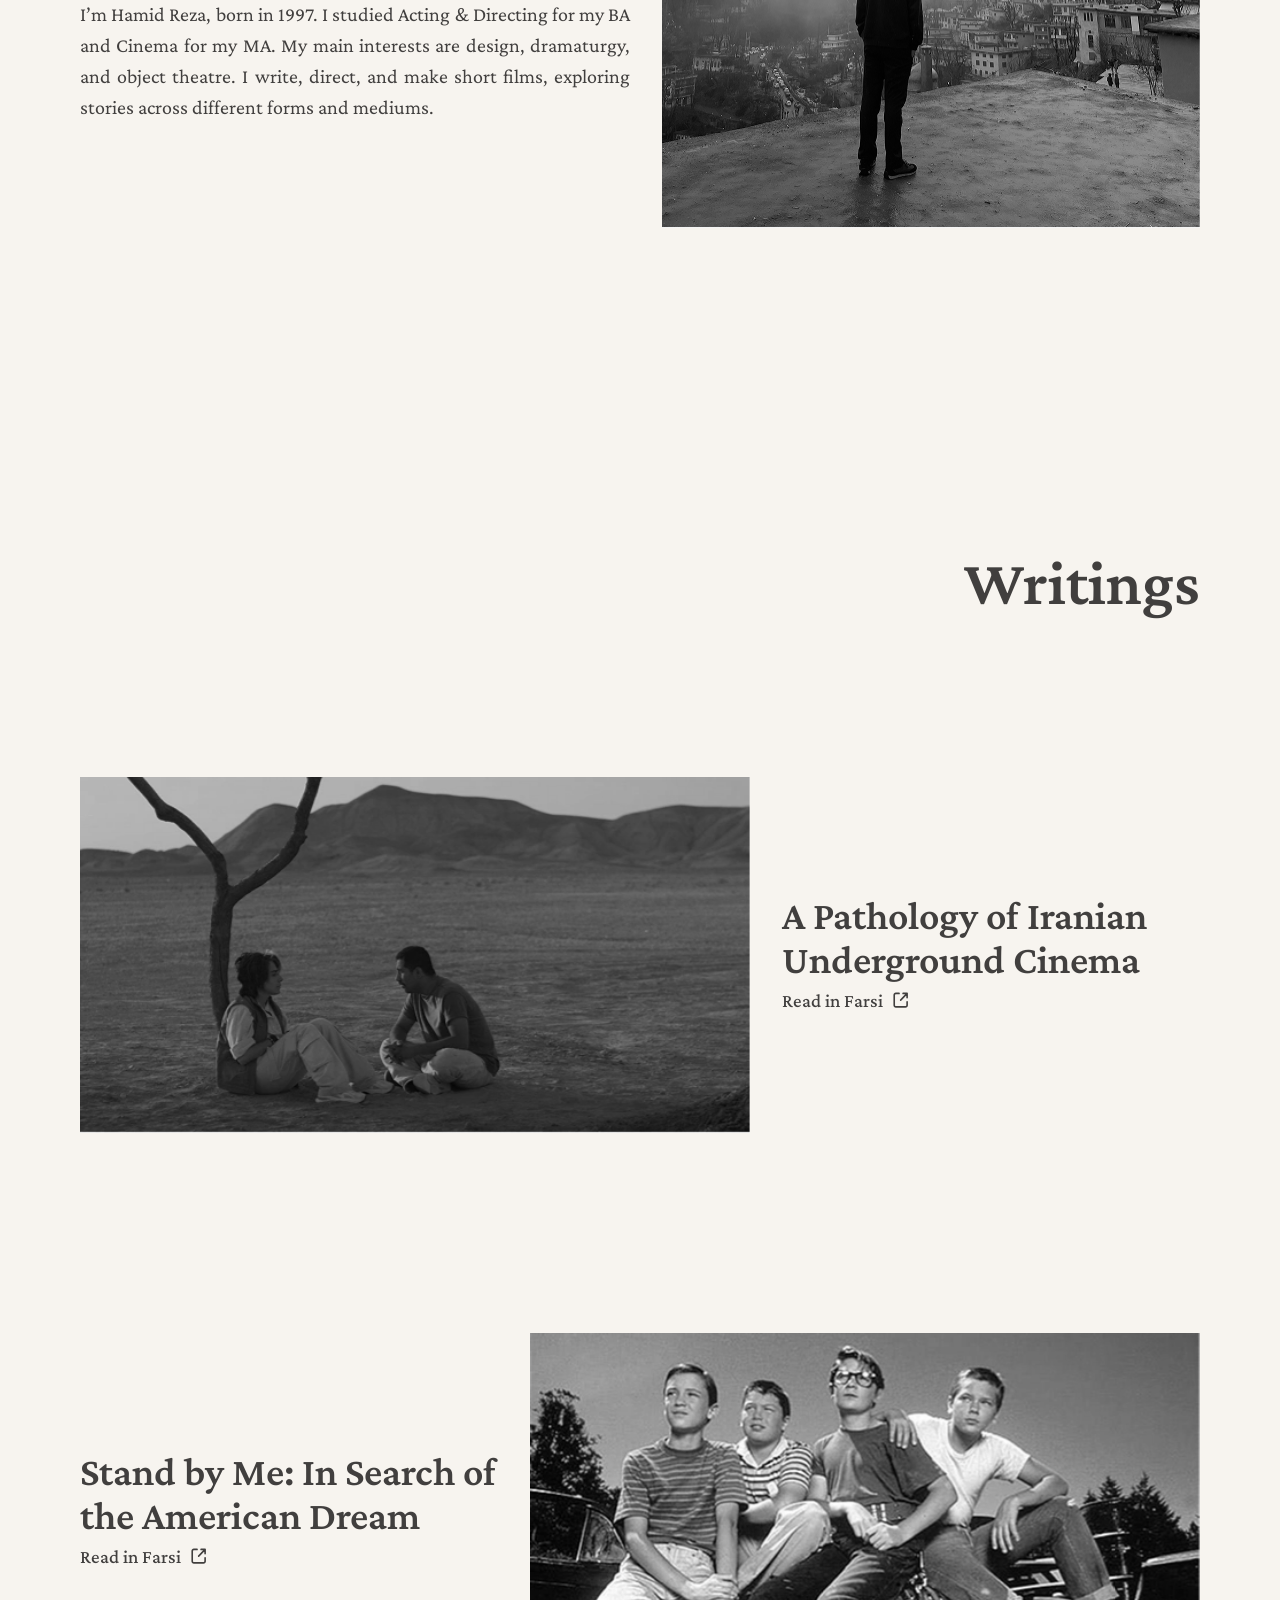
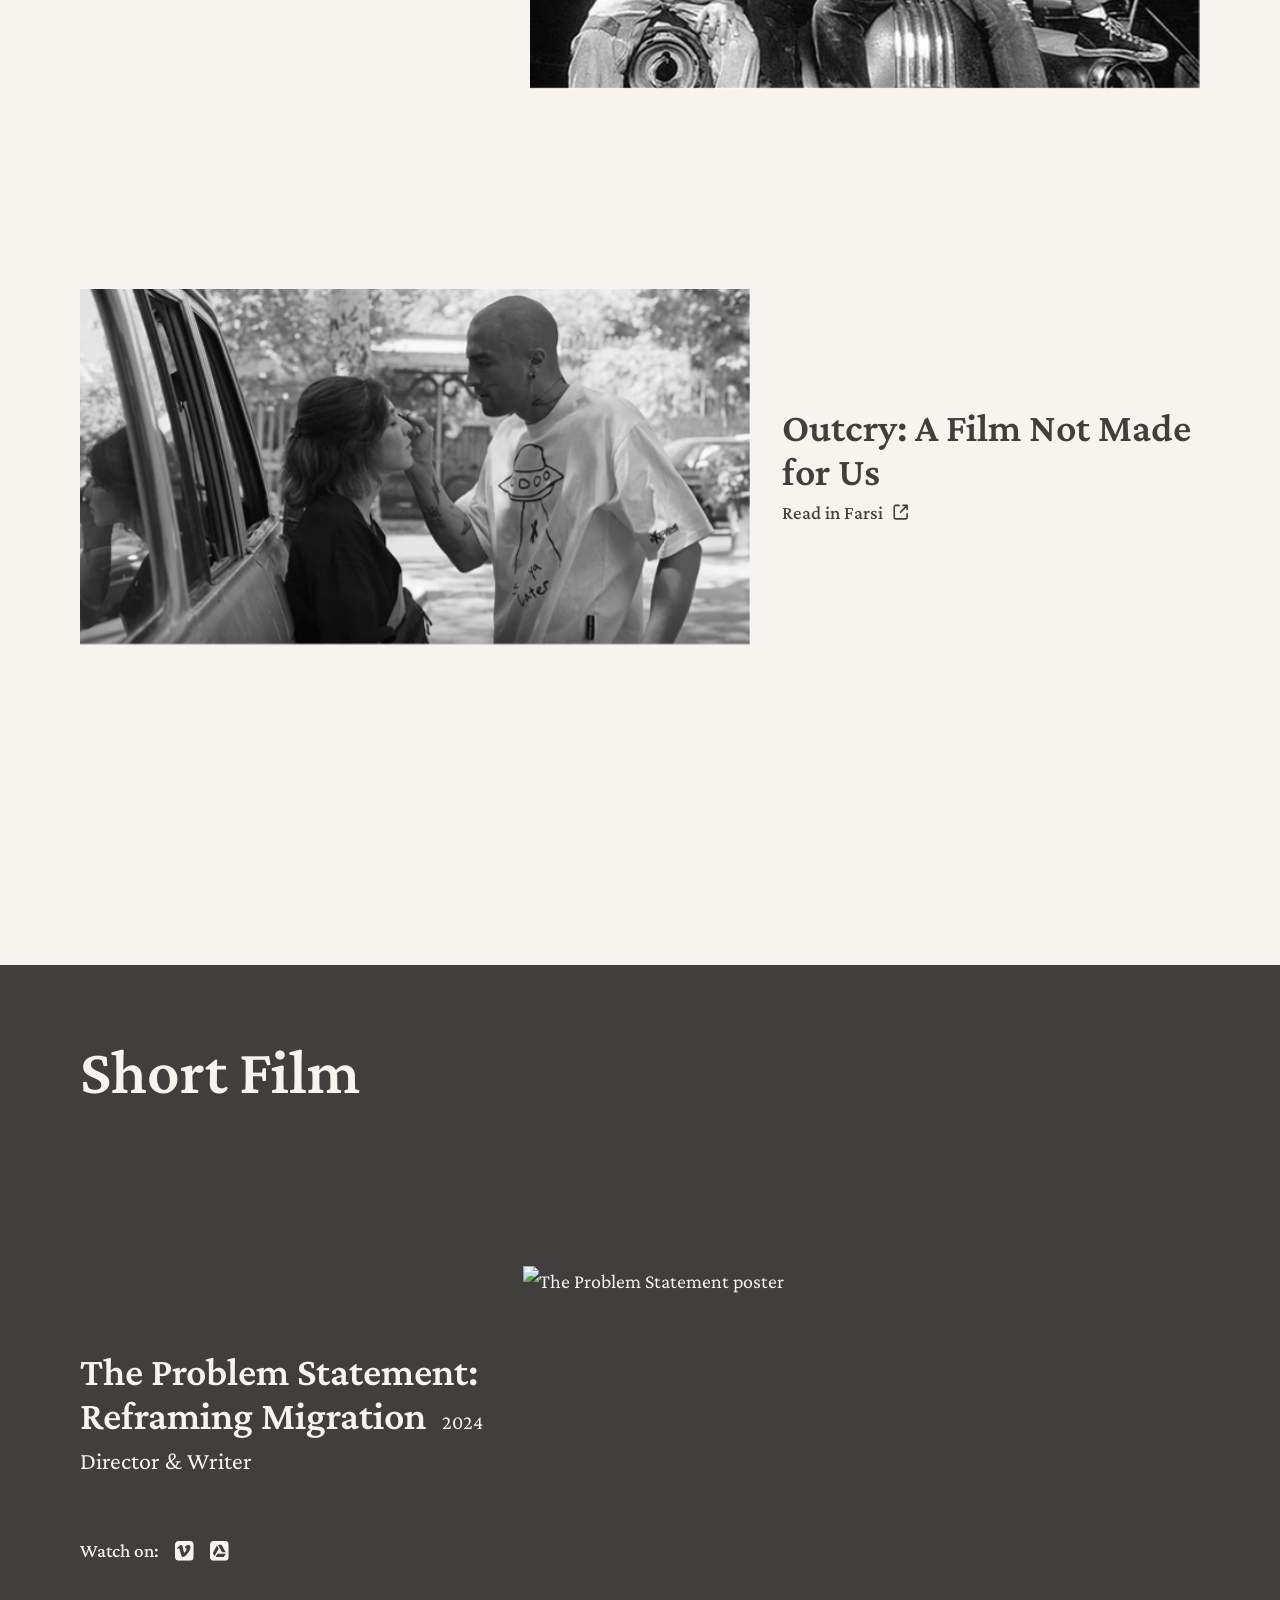
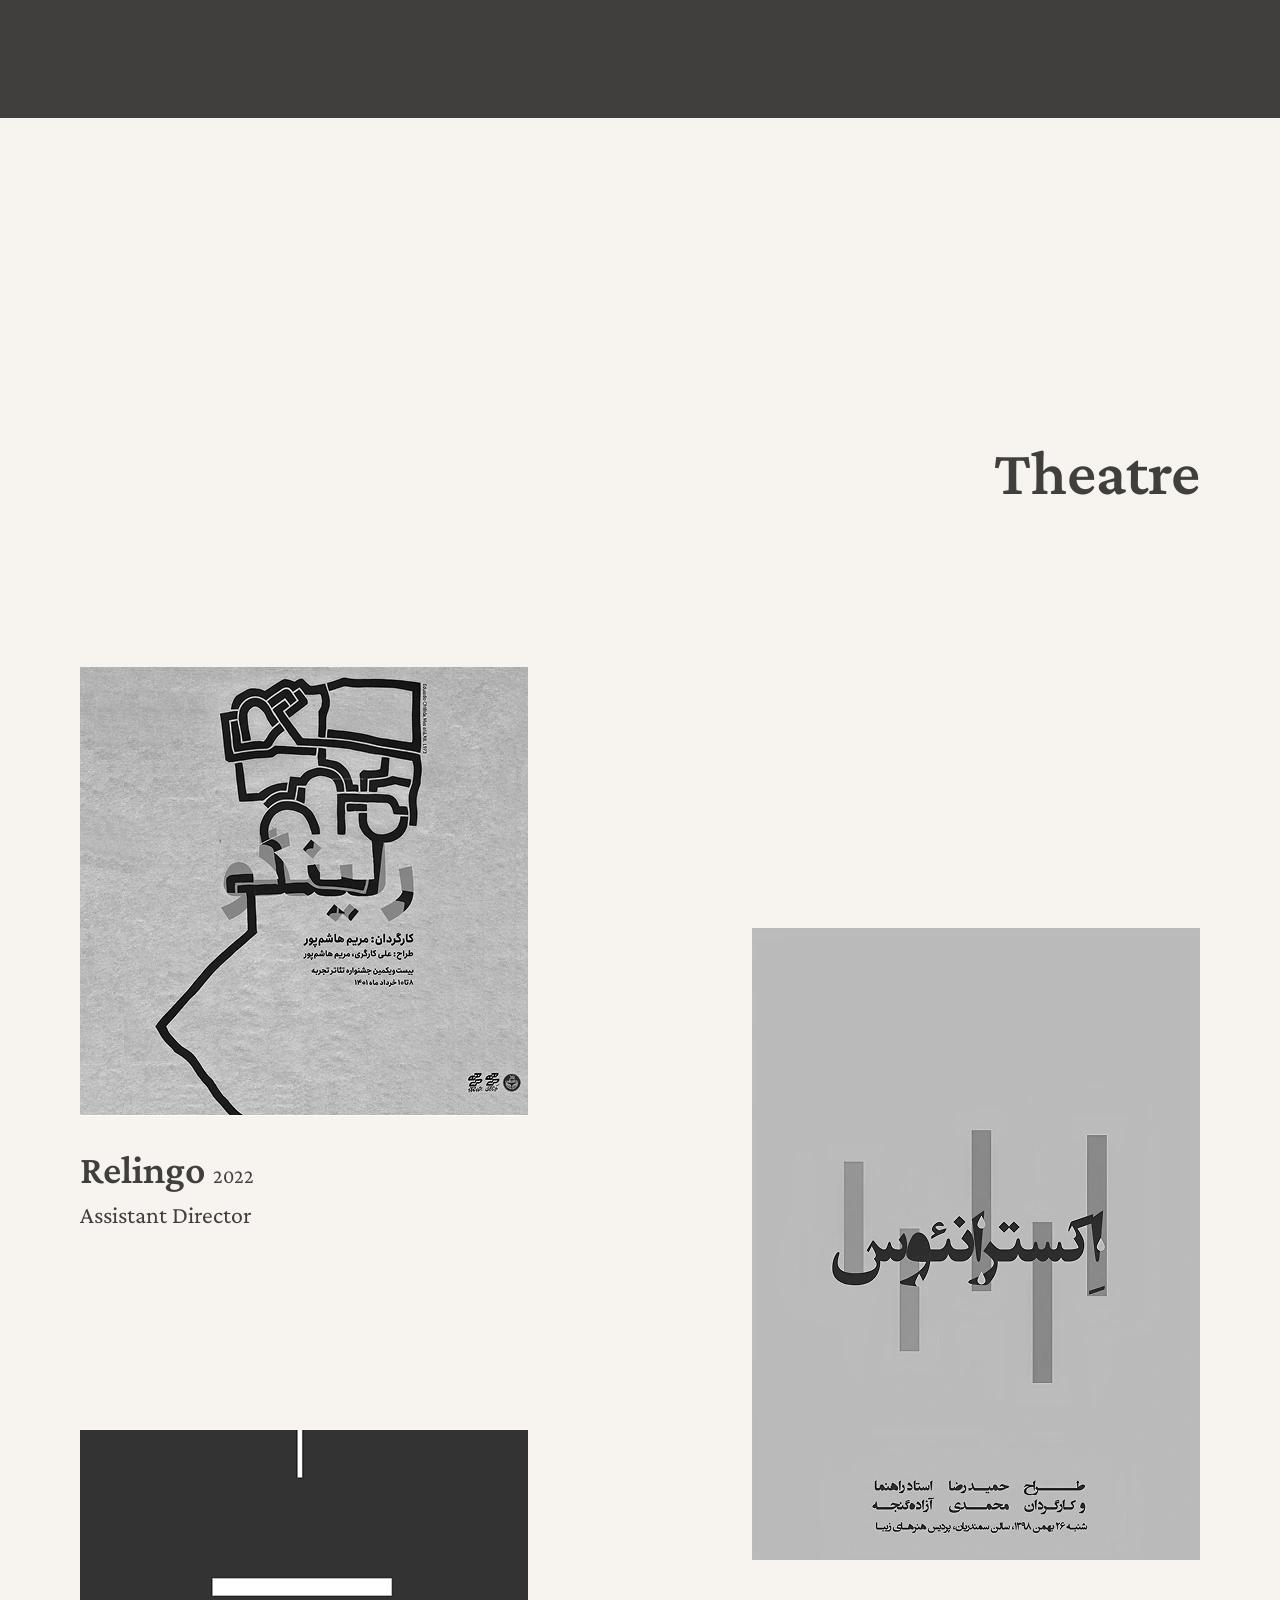
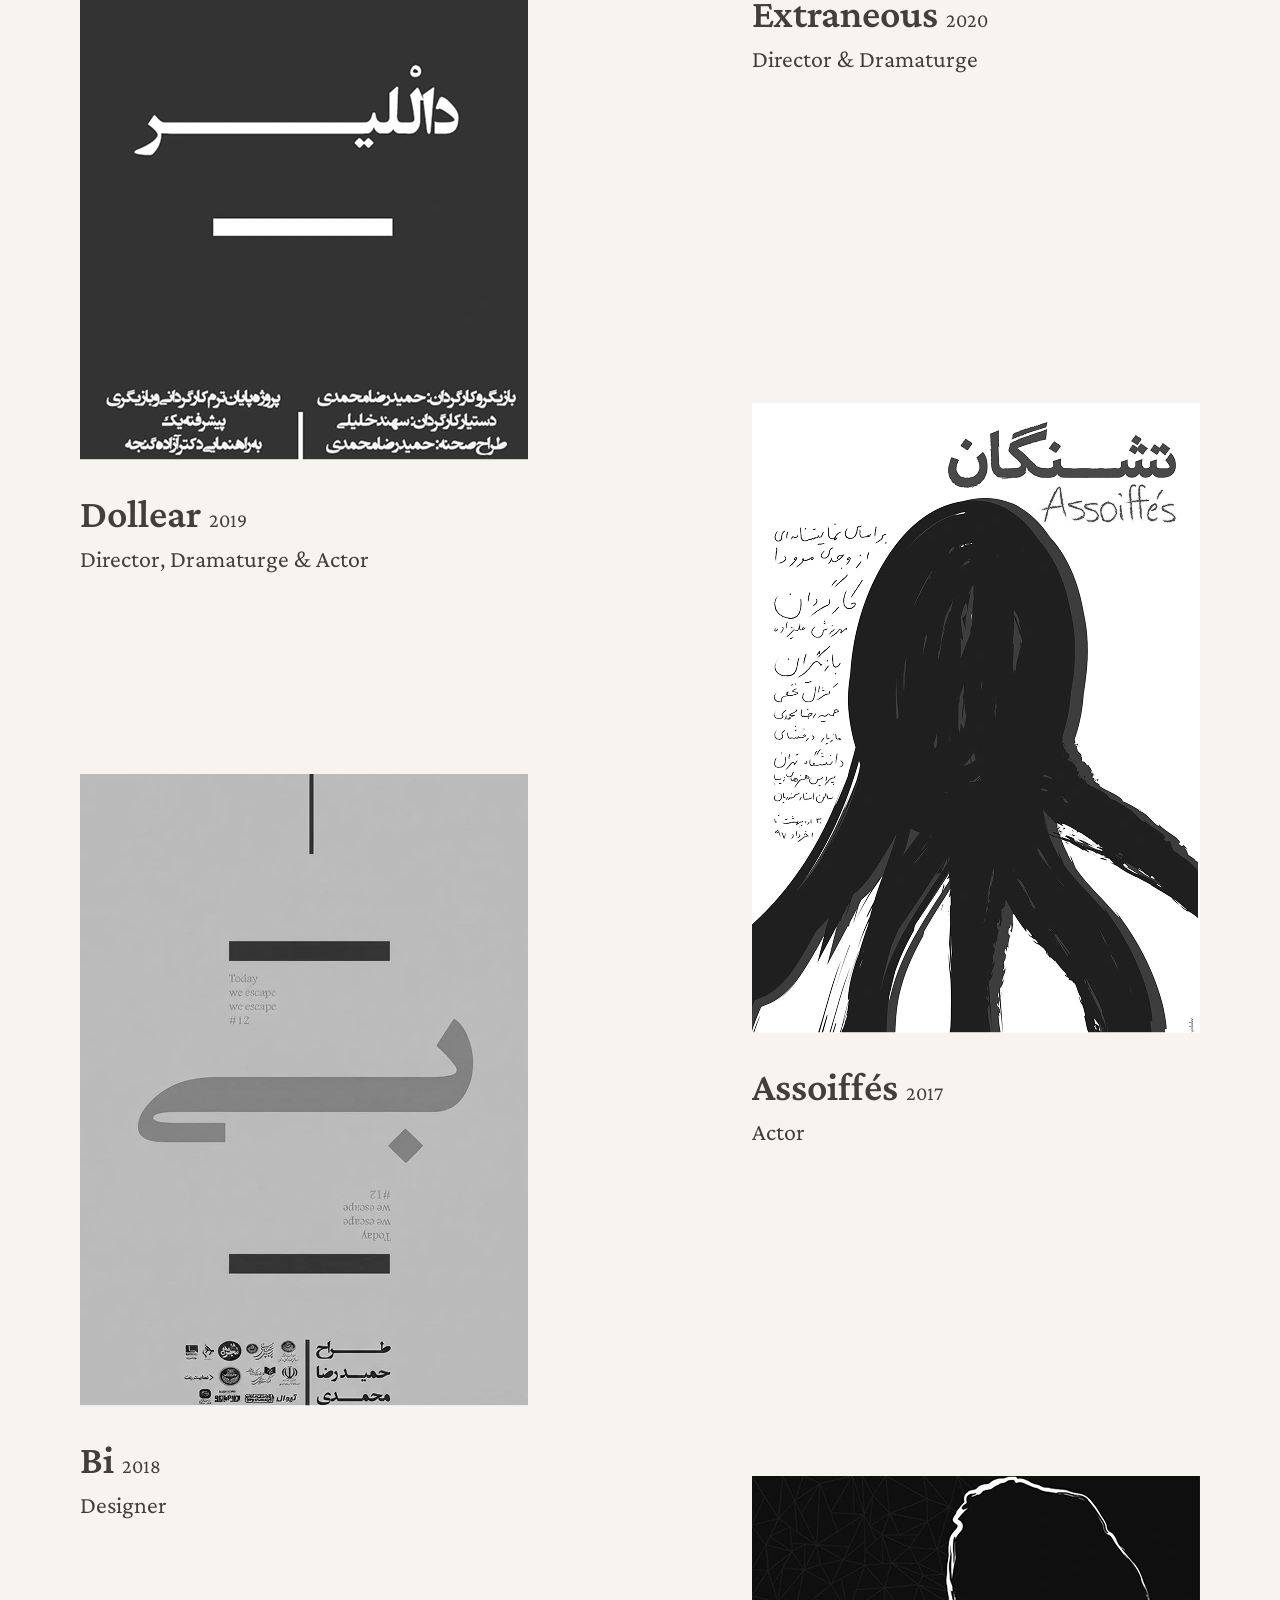
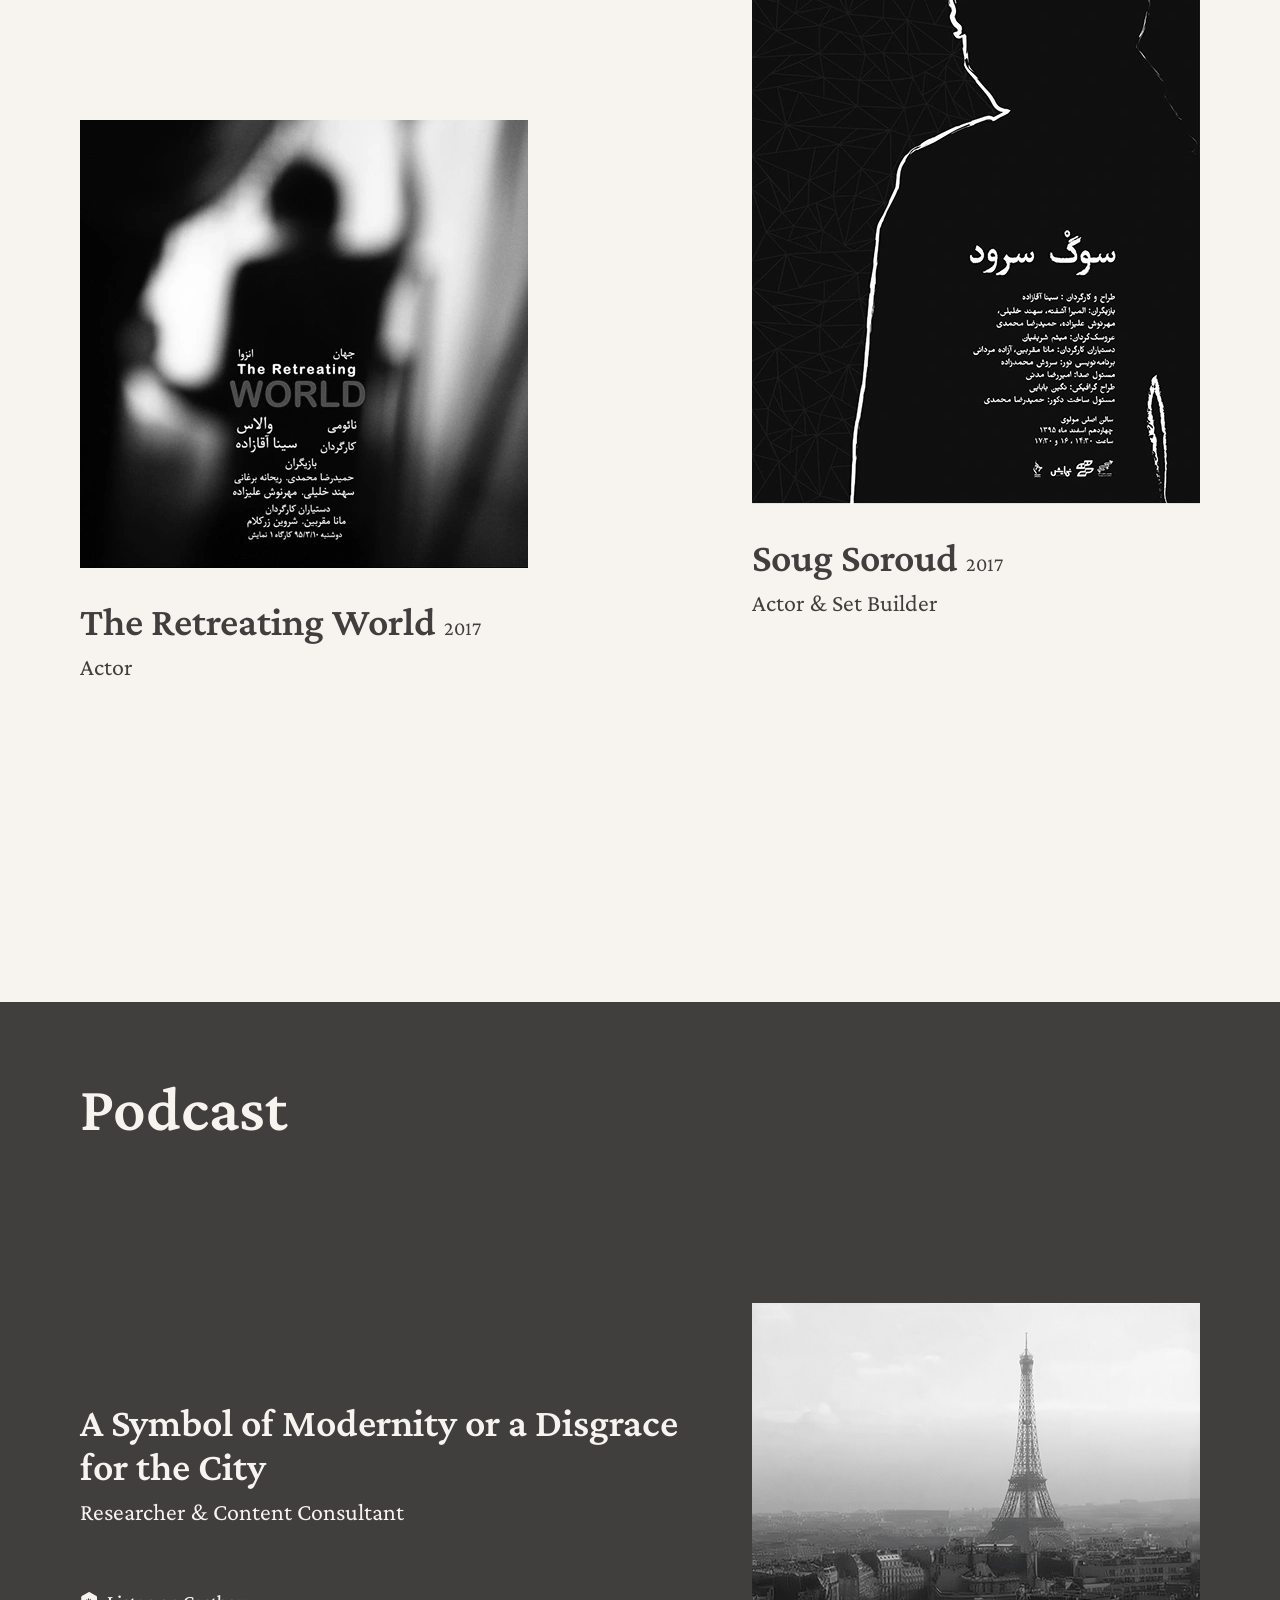
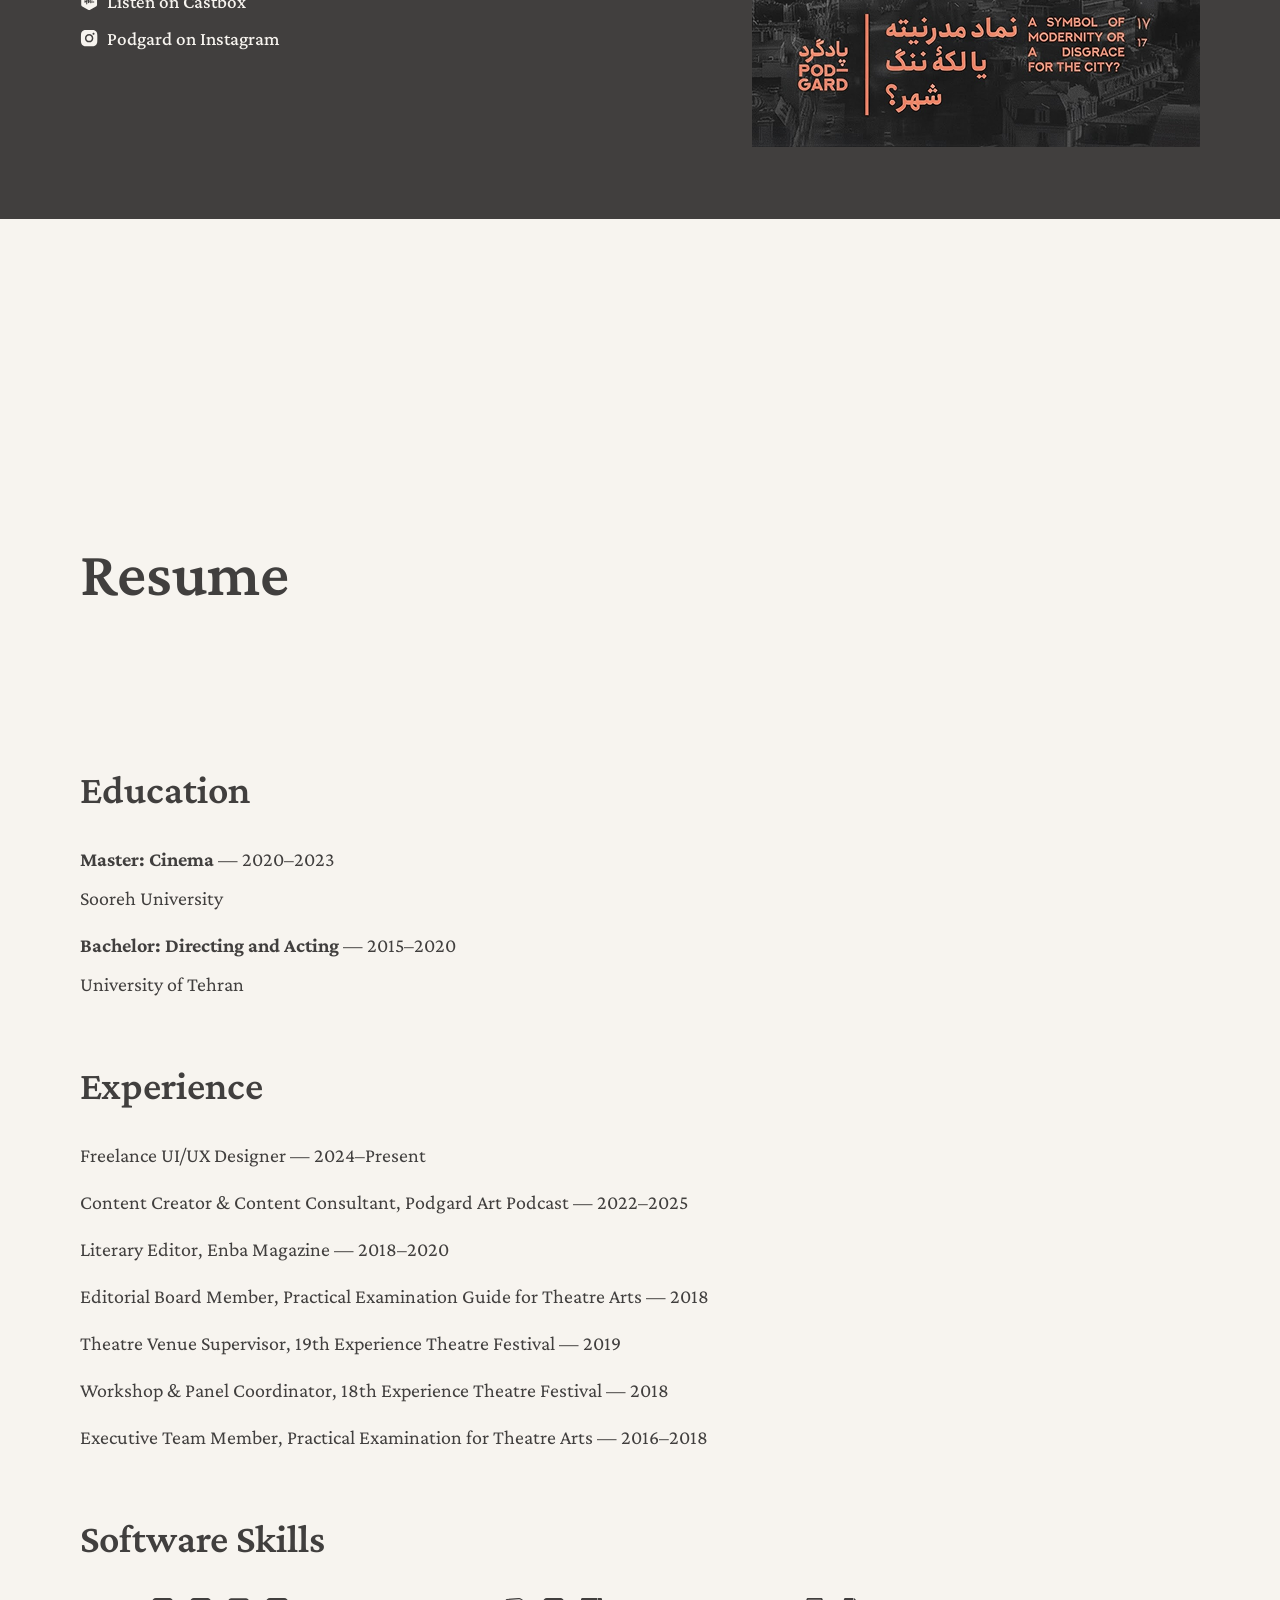
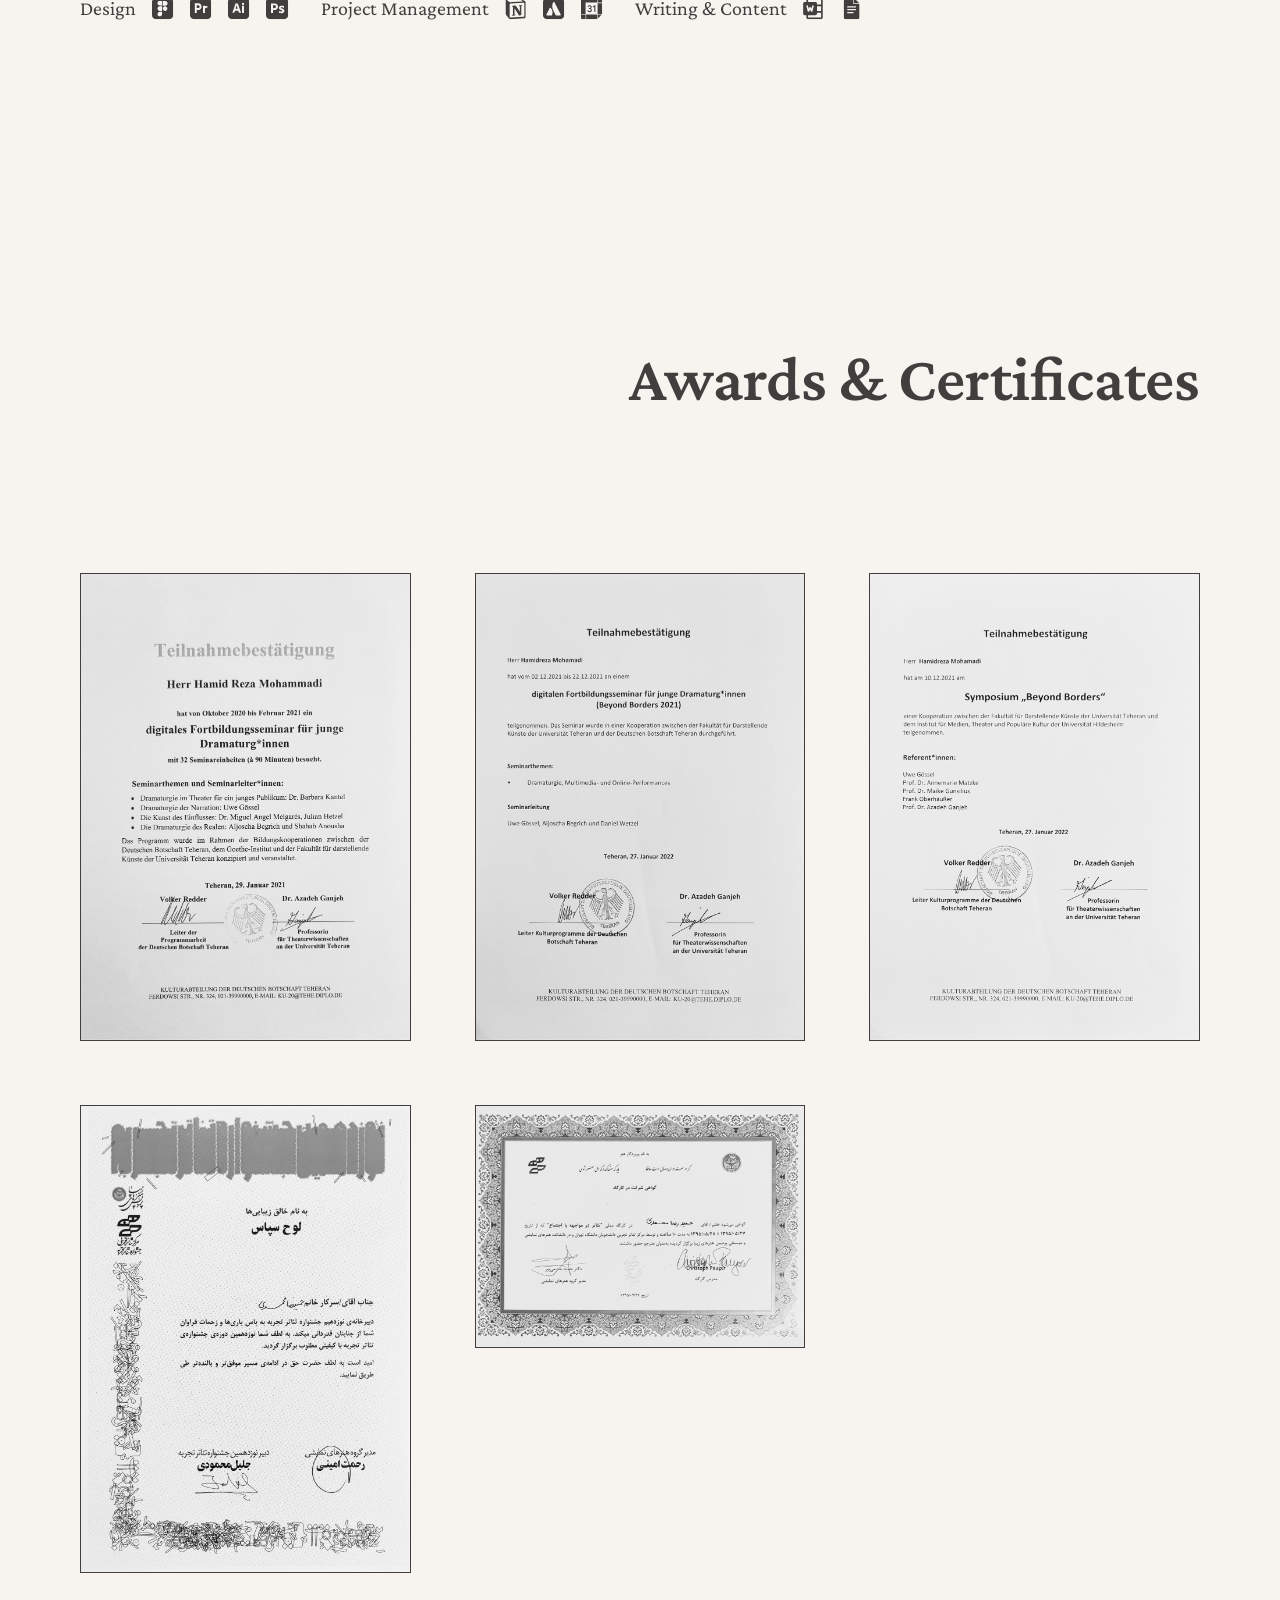
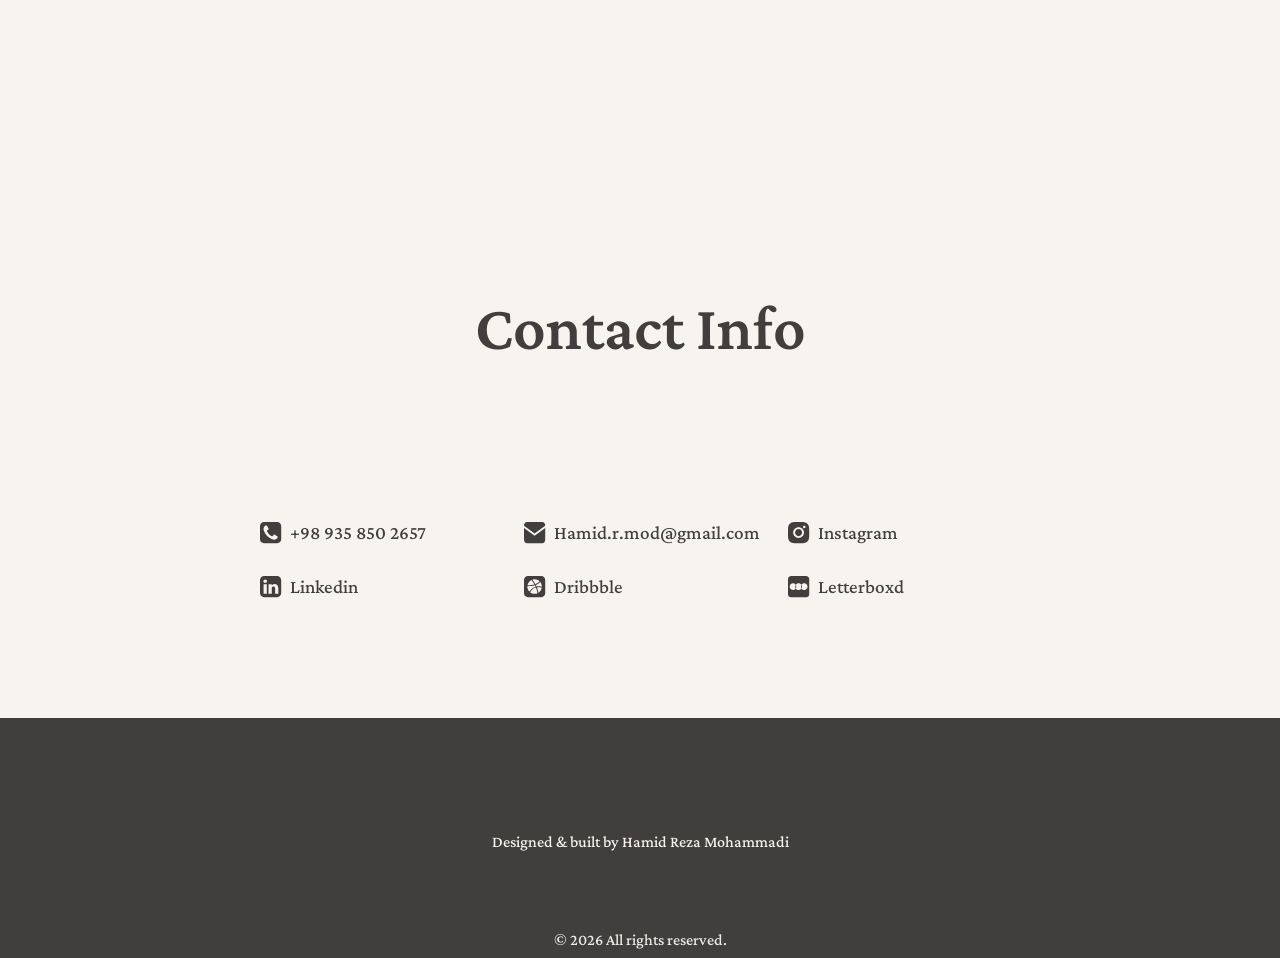
==== commit 34920365: "Update index.html" ====
--- a/index.html
+++ b/index.html
@@ -139,7 +139,7 @@
 
       <!-- Vimeo player + poster fallback -->
       <div class="video-embed short-film__player" data-video-embed>
-        <img class="video-poster" src="assets/short-film.jpg" alt="The Problem Statement poster">
+        <img class="video-poster" src="assets/short-film.webp" alt="The Problem Statement poster">
 
         <iframe
           src="https://player.vimeo.com/video/1225059359?title=0&amp;byline=0&amp;portrait=0&amp;badge=0&amp;autopause=0&amp;player_id=0&amp;app_id=58479"
--- a/css/style.css
+++ b/css/style.css
@@ -1,17 +1,112 @@
+/* =========================================
+   VARIABLES
+========================================= */
 :root {
-  --background: #f7f4ef;
-  --ink: #413f3e;
-  --beige: #f3e9dc;
+  /* colors */
+  --background: #F7F4EF;
+  --ink: #413F3E;
+  --beige: #F3E9DC;
+
+  /* layout */
   --content-width: 1120px;
-}
+
+  /* animation easing */
+  --ease-apple: cubic-bezier(0.16, 1, 0.3, 1);
+  --ease-out-back: cubic-bezier(0.175, 0.885, 0.32, 1.275);
+
+  /* hover */
+  --hover-img-scale: 1.035;
+  --hover-text-scale: 1.02;
+  --hover-dur: 520ms;
+  --hover-ease: cubic-bezier(0.16, 1, 0.3, 1);
+
+  /* modals */
+  --article-bg: #F3E9DC;
+  --article-ink: #413F3E;
+  --article-shadow: 0 0 20px rgba(0,0,0,0.20);
+
+  --theatre-bg: #F3E9DC;
+  --theatre-ink: #413F3E;
+  --theatre-shadow: 0 0 20px rgba(0,0,0,0.20);
+
+  /* preloader */
+  --preloader-bg: #413F3E;
+  --preloader-fg: #F7F4EF;
+
+  /* dock */
+  --dock-height: 52px;
+  --dock-bottom: 40px;
+}
+
+/* =========================================
+   FONTS — DoranFaNum (local)
+   Path: assets/fonts/*.woff2
+   style.css is in /css/ => use ../assets/...
+========================================= */
+@font-face{
+  font-family: "Doran";
+  src: url("../assets/fonts/DoranFaNum-Thin.woff2") format("woff2");
+  font-weight: 100;
+  font-style: normal;
+  font-display: swap;
+}
+@font-face{
+  font-family: "Doran";
+  src: url("../assets/fonts/DoranFaNum-Light.woff2") format("woff2");
+  font-weight: 300;
+  font-style: normal;
+  font-display: swap;
+}
+@font-face{
+  font-family: "Doran";
+  src: url("../assets/fonts/DoranFaNum-Regular.woff2") format("woff2");
+  font-weight: 400;
+  font-style: normal;
+  font-display: swap;
+}
+@font-face{
+  font-family: "Doran";
+  src: url("../assets/fonts/DoranFaNum-Medium.woff2") format("woff2");
+  font-weight: 500;
+  font-style: normal;
+  font-display: swap;
+}
+@font-face{
+  font-family: "Doran";
+  src: url("../assets/fonts/DoranFaNum-Bold.woff2") format("woff2");
+  font-weight: 700;
+  font-style: normal;
+  font-display: swap;
+}
+@font-face{
+  font-family: "Doran";
+  src: url("../assets/fonts/DoranFaNum-ExtraBold.woff2") format("woff2");
+  font-weight: 800;
+  font-style: normal;
+  font-display: swap;
+}
+@font-face{
+  font-family: "Doran";
+  src: url("../assets/fonts/DoranFaNum-Black.woff2") format("woff2");
+  font-weight: 900;
+  font-style: normal;
+  font-display: swap;
+}
+@font-face{
+  font-family: "Doran";
+  src: url("../assets/fonts/DoranFaNum-ExtraBlack.woff2") format("woff2");
+  font-weight: 950;
+  font-style: normal;
+  font-display: swap;
+}
+
+/* =========================================
+   BASE
+========================================= */
 html { scroll-behavior: auto; }
-* {
-  box-sizing: border-box;
-}
+* { box-sizing: border-box; }
+
 html, body { overflow-x: hidden; }
-/* مرحله‌های بعدی (Future Features)
-html { scroll-behavior: smooth; }
-*/
 
 body {
   margin: 0;
@@ -20,92 +115,12 @@
   font-family: "Crimson Pro", Georgia, serif;
   font-size: 20px;
   line-height: 1.55;
-
-  /* فقط دسکتاپ */
-
-}
-
-
-
-
-/* =========================
-   DoranFaNum (Persian) — Local Fonts
-   Path: assets/fonts/*.woff2
-   Note: style.css is in /css/ so we use ../assets/...
-========================= */
-
-@font-face{
-  font-family: "Doran";
-  src: url("../assets/fonts/DoranFaNum-Thin.woff2") format("woff2");
-  font-weight: 100;
-  font-style: normal;
-  font-display: swap;
-}
-
-@font-face{
-  font-family: "Doran";
-  src: url("../assets/fonts/DoranFaNum-Light.woff2") format("woff2");
-  font-weight: 300;
-  font-style: normal;
-  font-display: swap;
-}
-
-@font-face{
-  font-family: "Doran";
-  src: url("../assets/fonts/DoranFaNum-Regular.woff2") format("woff2");
-  font-weight: 400;
-  font-style: normal;
-  font-display: swap;
-}
-
-@font-face{
-  font-family: "Doran";
-  src: url("../assets/fonts/DoranFaNum-Medium.woff2") format("woff2");
-  font-weight: 500;
-  font-style: normal;
-  font-display: swap;
-}
-
-@font-face{
-  font-family: "Doran";
-  src: url("../assets/fonts/DoranFaNum-Bold.woff2") format("woff2");
-  font-weight: 700;
-  font-style: normal;
-  font-display: swap;
-}
-
-@font-face{
-  font-family: "Doran";
-  src: url("../assets/fonts/DoranFaNum-ExtraBold.woff2") format("woff2");
-  font-weight: 800;
-  font-style: normal;
-  font-display: swap;
-}
-
-@font-face{
-  font-family: "Doran";
-  src: url("../assets/fonts/DoranFaNum-Black.woff2") format("woff2");
-  font-weight: 900;
-  font-style: normal;
-  font-display: swap;
-}
-
-/* ExtraBlack: weight 950 (valid in CSS) */
-@font-face{
-  font-family: "Doran";
-  src: url("../assets/fonts/DoranFaNum-ExtraBlack.woff2") format("woff2");
-  font-weight: 950;
-  font-style: normal;
-  font-display: swap;
-}
-
-
-
-
+}
+
+/* images: do NOT force object-fit globally (prevents icon issues) */
 img {
   display: block;
   max-width: 100%;
-  object-fit: cover;
 }
 
 a {
@@ -113,14 +128,9 @@
   font-weight: 500;
   text-decoration: none;
 }
-
-a:hover {
-  text-decoration: underline;
-}
-
-h1, h2, h3, p {
-  margin-top: 0;
-}
+a:hover { text-decoration: underline; }
+
+h1, h2, h3, p { margin-top: 0; }
 
 h1 {
   margin-bottom: 16px;
@@ -143,24 +153,19 @@
 }
 
 .container{
-  width: min(var(--content-width), calc(100% - 32px)); /* 16px + 16px */
+  width: min(var(--content-width), calc(100% - 32px)); /* default: 16px + 16px */
   margin-inline: auto;
-
-}
-
-.section {
-  margin-top: 320px;
-}
-
-.align-right {
-  text-align: right;
-}
-
-/* Hero */
-
+}
+
+.section { margin-top: 320px; }
+.align-right { text-align: right; }
+
+/* =========================================
+   HERO
+========================================= */
 .hero {
   padding-top: 120px;
-  padding-bottom: 336px; /* فاصله آیکون تا About */
+  padding-bottom: 336px;
   text-align: center;
 }
 
@@ -168,7 +173,7 @@
   position: relative;
   width: 348px;
   height: 358px;
-  margin: 0 auto 16px; /* فاصله عکس تا تایتل = 16 */
+  margin: 0 auto 16px;
 }
 
 .portrait span {
@@ -182,10 +187,11 @@
   inset: 0;
   width: 100%;
   height: 100%;
+  object-fit: cover;
 }
 
 .hero > p {
-  margin: 0;               /* فاصله تایتل تا سابتایتل با margin-bottom h1 کنترل شد */
+  margin: 0;
   font-size: 34px;
   line-height: 38px;
   font-weight: 400;
@@ -193,143 +199,175 @@
 
 .scroll-arrow {
   display: block;
-  margin-top: 92px; /* فاصله سابتایتل تا آیکون */
+  margin-top: 92px;
   line-height: 0;
 }
 
-/* About */
-
-.about-section.section {
-  margin-top: 0; /* چون فاصله را از Hero با padding-bottom گرفتیم */
-}
+/* animated scroll indicator */
+.scroll-indicator{
+  display: inline-flex;
+  align-items: center;
+  justify-content: center;
+  width: 37.56px;
+  height: 45px;
+  line-height: 0;
+}
+
+.scroll-indicator__icon{
+  width: 37.56px;
+  height: 45px;
+  transform: scale(1.5);
+  transform-origin: center;
+  display: block;
+}
+
+.scroll-indicator__chev{
+  opacity: 0.25;
+  transform: translateY(0px);
+  animation: scrollChev 1.35s var(--ease-apple) infinite;
+}
+
+.scroll-indicator__chev--2{ animation-delay: 0.18s; }
+
+@keyframes scrollChev{
+  0%   { opacity: 0.15; transform: translateY(-1px); }
+  25%  { opacity: 1;    transform: translateY(2px); }
+  55%  { opacity: 0.15; transform: translateY(7px); }
+  100% { opacity: 0.15; transform: translateY(7px); }
+}
+
+@media (prefers-reduced-motion: reduce){
+  .scroll-indicator__chev{ animation: none; opacity: 1; transform: none; }
+}
+
+/* =========================================
+   ABOUT
+========================================= */
+.about-section.section { margin-top: 0; }
 
 .two-columns {
   display: grid;
-  grid-template-columns: 550.26px 537.74px; /* کل عرض 1120 با gap 32 */
-  gap: 32px; /* فاصله متن تا عکس */
-}
-
-.section-copy {
-  margin-top: 160px; /* فاصله تایتل تا بدنه */
-}
+  grid-template-columns: 550.26px 537.74px;
+  gap: 32px;
+}
+
+.section-copy { margin-top: 160px; }
 
 .section-copy p {
   text-align: justify;
   margin-bottom: 0;
 }
-
-.section-copy p + p {
-  margin-top: 16px; /* فاصله بین پاراگراف‌ها */
-}
+.section-copy p + p { margin-top: 16px; }
 
 .about-image {
   width: 537.74px;
   height: 629.26px;
   margin-top: 69px;
-}
-/* About - align title top with image top */
-.about-section h2{
-  margin-top: 69px;
-}
-
-/* =========================
-   WRITINGS (FINAL - FLEX, STABLE)
-   total row = 1120
-   image = 670
-   text  = 418
-   gap   = 32
-========================= */
-
+  object-fit: cover;
+}
+
+/* align About title to top of image */
+.about-section h2{ margin-top: 69px; }
+
+/* =========================================
+   WRITINGS (Desktop)
+========================================= */
 .writing-list{
-  margin-top: 160px;   /* فاصله تیتر Writings تا کارت اول */
+  margin-top: 160px;
   display: flex;
   flex-direction: column;
-  gap: 200px;          /* فاصله بین کارت‌ها */
+  gap: 200px;
 }
 
 .writing-list .project{
-  display: flex !important;
+  display: flex;
   flex-direction: row;
-  align-items: center;     /* متن دقیقاً وسطِ عکس (عمودی) */
-  gap: 32px;               /* فاصله متن و عکس */
+  align-items: center;
+  gap: 32px;
   width: 100%;
-}
-
-/* عکس اصلی کارت (فقط عکس مستقیم داخل کارت، نه آیکون) */
+  overflow: hidden; /* for hover zoom */
+}
+
 .writing-list .project > img{
   width: 670px;
   height: 355.77px;
-  flex: 0 0 670px;         /* اجازه نده باریک/کشیده شود */
+  flex: 0 0 670px;
   object-fit: cover;
-  display: block;
-}
-
-/* باکس متن */
+
+  filter: grayscale(100%);
+  transform: scale(1);
+  will-change: transform, filter;
+  transition:
+    transform var(--hover-dur) var(--hover-ease),
+    filter var(--hover-dur) var(--hover-ease);
+}
+
 .writing-list .project > div{
   width: 418px;
-  flex: 0 0 418px;         /* ثابت مثل فیگما */
-}
-
-/* کارت دوم: متن چپ / عکس راست */
+  flex: 0 0 418px;
+
+  transform: scale(1);
+  transform-origin: left center;
+  will-change: transform;
+  transition: transform var(--hover-dur) var(--hover-ease);
+}
+
+.writing-list .project:hover > img{
+  filter: grayscale(0%);
+  transform: scale(var(--hover-img-scale));
+}
+
+.writing-list .project:hover > div{
+  transform: scale(var(--hover-text-scale));
+}
+
 .writing-list .project.project-reversed{
-  flex-direction: row-reverse !important;
-}
-
-/* فاصله تیتر تا Read in Farsi = 8px */
-.writing-list .project h3{
-  margin: 0;
-}
+  flex-direction: row-reverse;
+}
+
+.writing-list .project h3{ margin: 0; }
 
 .writing-list .read-link{
   margin-top: 8px;
   display: inline-flex;
-  align-items: center;  /* آیکون در امتداد متن */
+  align-items: center;
   gap: 8px;
 
   font-size: 19px;
   font-weight: 500;
-  line-height: normal;  /* معادل Auto */
+  line-height: normal;
   white-space: nowrap;
   text-decoration: none;
-}
-
-.writing-list .read-link:hover{
-  text-decoration: underline;
 }
 
 .writing-list .read-link__icon{
   width: 20.3px;
   height: 20.3px;
   flex: 0 0 20.3px;
-  display: block;
   object-fit: contain;
 }
 
-
-/* Dark sections */
-/* =========================
-   SHORT FILM (match Figma)
-========================= */
-
-/* اگر خواستی سریع عرض پلیر را تغییر بدی، فقط این را عوض کن */
-:root{
-  --shortfilm-player-w: 677px;     /* اگر واقعاً منظورت 380px "عرض" بود، اینجا بکن 380px */
-  --shortfilm-player-h: 380.81px;  /* ارتفاع پلیر */
-}
-
-.short-film .container > h2{
-  /* title is already styled by h2 global */
-}
-
+/* =========================================
+   DARK SECTIONS (base)
+========================================= */
+.dark-section {
+  margin-top: 320px;
+  padding: 72px 0;
+  color: var(--background);
+  background: var(--ink);
+}
+
+/* =========================================
+   SHORT FILM (Desktop)
+========================================= */
 .short-film__layout{
-  margin-top: 160px;               /* title -> content */
-  display: grid;
-  grid-template-columns: 1fr var(--shortfilm-player-w);
-  column-gap: 32px;                /* text -> player */
+  margin-top: 160px;
+  display: grid;
+  grid-template-columns: 1fr 677px;
+  column-gap: 32px;
   align-items: center;
 }
 
-/* Title + year */
 .short-film__title{
   margin: 0;
   font-size: 40px;
@@ -338,13 +376,12 @@
 }
 
 .short-film__year{
-  margin-left: 8px;                /* last word -> year */
-  font-size: 20px;                 /* card body size */
+  margin-left: 8px;
+  font-size: 20px;
   font-weight: 400;
   line-height: normal;
 }
 
-/* Subtitle spacing: 8px under title */
 .short-film__subtitle{
   margin: 8px 0 0;
   font-size: 24px;
@@ -352,12 +389,11 @@
   font-weight: 400;
 }
 
-/* Watch on spacing: 64px under subtitle, icons 16px from label, 16px between icons */
 .short-film__watch{
   margin-top: 64px;
   display: flex;
   align-items: center;
-  gap: 16px;                       /* label -> icons */
+  gap: 16px;
 }
 
 .short-film__watch-label{
@@ -369,94 +405,16 @@
 .short-film__icons{
   display: inline-flex;
   align-items: center;
-  gap: 16px;                       /* icons gap */
-}
-
-.short-film__icon-link{
-  display: inline-flex;
-  align-items: center;
-  justify-content: center;
-  text-decoration: none;
+  gap: 16px;
 }
 
 .short-film__icon{
-  height: 28px;                    /* اگر سایز دقیق آیکون‌ها را دادی، دقیق می‌کنم */
-  width: auto;
+  width: 19.22px;
+  height: 19.22px;
   display: block;
 }
 
-/* Player size */
-.short-film__player.video-embed{
-  width: var(--shortfilm-player-w);
-  height: var(--shortfilm-player-h);
-}
-
-
-
-.dark-section {
-  margin-top: 320px;
-  padding: 72px 0;
-  color: var(--background);
-  background: var(--ink);
-}
-
-.featured {
-  display: grid;
-  grid-template-columns: 411px 677px; /* 411 + 32 + 677 = 1120 */
-  align-items: center;
-  gap: 32px;
-  margin-top: 160px;
-}
-
-/* Short film typography spacing (طبق توضیحات تو) */
-.featured-title-row{
-  display: flex;
-  align-items: baseline;
-  gap: 8px; /* فاصله عنوان تا سال */
-}
-
-.featured .year {
-  margin: 0;
-  font-size: 19px;
-  font-weight: 500;
-}
-
-.featured .role{
-  margin: 8px 0 0; /* فاصله ساب‌تایتل نسبت به عنوان */
-}
-
-.links {
-  margin-top: 64px; /* فاصله ساب‌تایتل تا Watch on */
-  margin-bottom: 0;
-}
-
-.watch-icons{
-  display: inline-flex;
-  gap: 16px; /* فاصله بین آیکون‌ها */
-  margin-left: 8px;
-  vertical-align: middle;
-}
-
-.icon-link{
-  display: inline-flex;
-  width: 28px;
-  height: 28px;
-  align-items: center;
-  justify-content: center;
-}
-
-.icon-placeholder{
-  width: 28px;
-  height: 28px;
-  border: 1px solid rgba(247, 244, 239, 0.6);
-  border-radius: 6px;
-  display: grid;
-  place-items: center;
-  font-size: 14px;
-  line-height: 1;
-}
-
-/* Vimeo embed + poster fallback */
+/* Vimeo embed */
 .video-embed{
   width: 677px;
   height: 380.81px;
@@ -487,8 +445,9 @@
   pointer-events: none;
 }
 
-/* Theatre */
-
+/* =========================================
+   THEATRE (Desktop grid)
+========================================= */
 .theatre-grid {
   display: grid;
   grid-template-columns: repeat(2, minmax(0, 448px));
@@ -496,16 +455,9 @@
   margin-top: 160px;
 }
 
-.theatre-column {
-  display: grid;
-  gap: 200px;
-}
-
-.theatre-offset {
-  padding-top: 196px;
-}
-
-/* card = clickable button (no default button UI) */
+.theatre-column { display: grid; gap: 200px; }
+.theatre-offset { padding-top: 196px; }
+
 .theatre-item {
   width: 100%;
   border: 0;
@@ -515,6 +467,8 @@
   font-family: inherit;
   text-align: left;
   cursor: pointer;
+
+  overflow: hidden; /* hover zoom */
 }
 
 .theatre-item:focus-visible {
@@ -526,185 +480,185 @@
   width: 100%;
   max-height: 632px;
   display: block;
-}
-
-/* فاصله عکس تا تایتل = 32px
-   فاصله تایتل تا سابتایتل = 8px */
+  object-fit: cover;
+
+  filter: grayscale(100%);
+  transform: scale(1);
+  will-change: transform, filter;
+  transition:
+    transform var(--hover-dur) var(--hover-ease),
+    filter var(--hover-dur) var(--hover-ease);
+}
+
+.theatre-item:hover img{
+  filter: grayscale(0%);
+  transform: scale(var(--hover-img-scale));
+}
+
+/* Desktop: image -> title 32, title->sub 8, year gap 8 */
 .theatre-item h3 {
-  margin: 16px 0 8px;
+  margin: 32px 0 8px;
   display: inline-flex;
   align-items: baseline;
-
-  /* فاصله عنوان تا سال = 8px */
   gap: 8px;
-}
-
-/* سال: مطابق Card Body */
-.theatre-item h3 span {
-  font-size: 20px;
-  line-height: 31px;
-  font-weight: 400;
-}
-
-/* سابتایتل: مطابق Card Subtitle */
+
+  transition: transform var(--hover-dur) var(--hover-ease);
+  transform: scale(1);
+  transform-origin: left top;
+}
+
 .theatre-item p {
   margin: 0;
   font-size: 24px;
   line-height: 30px;
   font-weight: 400;
-}
-
-/* Podcast */
-
-/* =========================
-   PODCAST (match Figma)
-========================= */
-
-.podcast-section h2{
-  /* h2 global already ok */
-}
-
+
+  transition: transform var(--hover-dur) var(--hover-ease);
+  transform: scale(1);
+  transform-origin: left top;
+}
+
+.theatre-item:hover h3,
+.theatre-item:hover p{
+  transform: scale(var(--hover-text-scale));
+}
+
+.theatre-item h3 span {
+  font-size: 20px;
+  line-height: 31px;
+  font-weight: 400;
+}
+
+/* =========================================
+   PODCAST (Desktop)
+========================================= */
 .podcast-featured{
-  margin-top: 160px;                 /* title -> content (مثل سکشن‌های دیگه) */
-
-  display: grid;
-  grid-template-columns: 640px 448px; /* text + image */
-  column-gap: 32px;                  /* فاصله متن تا عکس */
+  margin-top: 160px;
+  display: grid;
+  grid-template-columns: 640px 448px;
+  column-gap: 32px;
   align-items: center;
 }
 
 .podcast-featured__title{
   margin: 0;
   font-size: 40px;
-  line-height: 44px;
+  line-height: auto;
   font-weight: 600;
 }
 
 .podcast-featured__subtitle{
-  margin: 8px 0 0;                  /* فاصله تایتل تا ساب‌تایتل */
-  font-size: 24px;                  /* Card Subtitle */
+  margin: 8px 0 0;
+  font-size: 24px;
   line-height: 30px;
   font-weight: 400;
 }
 
-/* links block spacing */
 .podcast-featured__links{
-  margin-top: 64px;                 /* فاصله ساب‌تایتل تا دکمه‌ها */
+  margin-top: 64px;
   display: flex;
   flex-direction: column;
-  gap: 16px;                        /* فاصله بین دو دکمه */
-}
-
-/* button style = table Button 19px / 500 */
+  gap: 16px;
+}
+
 .podcast-link{
   display: inline-flex;
   align-items: center;
-  gap: 8px;                         /* فاصله آیکون تا نوشته */
+  gap: 8px;
 
   font-size: 19px;
   font-weight: 500;
-  line-height: normal;              /* Auto */
-  text-decoration: none;
-}
-
-.podcast-link:hover{
-  text-decoration: underline;
+  line-height: normal;
 }
 
 .podcast-link__icon{
-  width: 19.22px;                      /* اگر سایز دقیق دادی، دقیق می‌کنم */
+  width: 19.22px;
   height: 19.22px;
-  display: block;
-  flex: 0 0 20px;
-}
-
-/* image */
+  flex: 0 0 19.22px;
+}
+
 .podcast-featured__image{
-  width: 448px;                     /* عرض عکس */
-  height: auto;                     /* اگر خواستی مثل قبل فیکس کنیم بگو */
-  display: block;
-}
-
-/* =========================
-   RESUME (match screenshot)
-========================= */
-
+  width: 448px;
+  height: 444px;
+  object-fit: cover;
+}
+
+/* =========================================
+   RESUME (Desktop)
+========================================= */
 .resume__stack{
-  margin-top: 160px;   /* title -> content */
+  margin-top: 160px;
   display: flex;
   flex-direction: column;
-  gap: 64px;           /* فاصله بین دسته‌بندی‌ها */
-}
-
-/* عنوان دسته‌بندی‌ها (Education / Experience / Software Skills) */
+  gap: 64px;
+}
+
 .resume-block__title{
-  margin: 0 0 32px;    /* فاصله تیتر دسته‌بندی تا محتوا = 32 */
+  margin: 0 0 32px;
   font-size: 40px;
   line-height: 44px;
   font-weight: 600;
 }
 
-/* Education items */
 .resume-block__content{
   display: flex;
   flex-direction: column;
-  gap: 16px;           /* فاصله آیتم‌ها از هم = 16 */
-}
-
-.resume-item__top{
-  margin: 0;
-}
-
-.resume-item__sub{
-  margin: 8px 0 0;     /* فاصله لیبل دانشگاه تا متن بالایی = 8 */
-}
-
-/* Experience list (بدون بولت مثل تصویر) */
+  gap: 16px;
+}
+
+.resume-item__top{ margin: 0; }
+.resume-item__sub{ margin: 8px 0 0; }
+
 .resume-list{
   list-style: none;
   margin: 0;
   padding: 0;
   display: flex;
   flex-direction: column;
-  gap: 16px;           /* فاصله هر آیتم = 16 */
-}
-
-/* Software skills row */
+  gap: 16px;
+}
+
+/* Software skills */
 .skills-row{
   display: flex;
   align-items: center;
-  gap: 32px;           /* فاصله بین گروه‌ها = 32 */
+  gap: 32px;
   flex-wrap: nowrap;
+
+  direction: ltr;            /* ✅ helps align groups to the right */
+  
 }
 
 .skills-group{
   display: inline-flex;
   align-items: center;
-  gap: 16px;           /* فاصله لیبل تا آیکون‌ها (اگر خواستی کمتر/بیشتر بگو) */
+  gap: 16px;
+  justify-content: flex-end;
 }
 
 .skills-group__label{
   font-size: 20px;
   line-height: 31px;
   font-weight: 400;
+  text-align: right;
 }
 
 .skills-group__icons{
   display: inline-flex;
   align-items: center;
-  gap: 16px;           /* فاصله آیکون‌ها از هم = 16 */
-}
-
-/* Icon size: 22.17 × 22.17 */
+  gap: 16px;
+  direction: ltr; /* keep icons order normal */
+}
+
 .skill-icon{
   width: 22.17px;
   height: 22.17px;
-  display: block;
   flex: 0 0 22.17px;
 }
 
-/* Certificates */
-
+/* =========================================
+   CERTIFICATES GRID (Desktop)
+========================================= */
 .certificate-grid {
   display: grid;
   grid-template-columns: repeat(3, 1fr);
@@ -716,23 +670,20 @@
 .certificate-grid img {
   width: 100%;
   border: 1px solid var(--ink);
-}
-
-/* =========================
-   CONTACT (match screenshot)
-========================= */
-
+  cursor: zoom-in;
+}
+
+/* =========================================
+   CONTACT (Desktop)
+========================================= */
 .contact{
   margin-top: 320px;
   padding-bottom: 120px;
   text-align: center;
 }
 
-.contact__title{
-  text-align: center; /* توی تصویر وسطه */
-}
-
-/* همون ساختار 3 ستونه مثل تصویر */
+.contact__title{ text-align: center; }
+
 .contact-grid{
   margin: 160px auto 0;
   max-width: 760px;
@@ -740,52 +691,72 @@
   display: grid;
   grid-template-columns: repeat(3, 1fr);
   gap: 32px;
-  justify-items: center;
+
+  justify-items: start;
+  text-align: left;
 }
 
 .contact-link{
   display: inline-flex;
   align-items: center;
-  gap: 8px;              /* فاصله آیکون تا متن */
-  text-decoration: none;
-
-  font-size: 19px;       /* Button */
-  font-weight: 500;      /* Button */
+  justify-content: flex-start;
+  gap: 8px;
+
+  font-size: 19px;
+  font-weight: 500;
   line-height: normal;
   white-space: nowrap;
-}
-
-.contact-link:hover{
-  text-decoration: underline;
 }
 
 .contact-link__icon{
   width: 22.17px;
   height: 22.17px;
-  display: block;
   flex: 0 0 22.17px;
 }
-/* Footer */
-
-footer {
-  display: grid;
-  min-height: 126px;
-  place-items: center;
-  padding: 16px 24px 70px;
+
+/* =========================================
+   FOOTER (Desktop)
+========================================= */
+.site-footer{
+  position: relative;
+  background: var(--ink);
   color: var(--background);
-  background: var(--ink);
   text-align: center;
-}
-
-
-/* =========================
-   DOCK NAV (sticky bottom center)
-========================= */
-
+  min-height: 240px;
+  padding: 16px 24px 16px;
+}
+
+.site-footer__designed{
+  position: absolute;
+  left: 50%;
+  transform: translateX(-50%);
+  bottom: calc(var(--dock-bottom) + var(--dock-height) + 16px);
+  width: calc(100% - 48px);
+  font-size: 16px;
+  font-weight: 500;
+  line-height: normal;
+}
+
+.site-footer__copy{
+  position: absolute;
+  left: 50%;
+  transform: translateX(-50%);
+  bottom: 10px;
+  width: calc(100% - 48px);
+  opacity: 0.95;
+
+  font-size: 16px;
+  font-weight: 500;
+  line-height: normal;
+}
+
+/* =========================================
+   DOCK NAV (Desktop)
+========================================= */
 .dock-nav{
   position: fixed;
   left: 50%;
-  bottom: 40px;                 /* اگر عدد دقیق داری بگو */
+  bottom: var(--dock-bottom);
   transform: translateX(-50%);
   z-index: 9999;
 
@@ -810,10 +781,7 @@
   font-weight: 500;
   line-height: normal;
   color: inherit;
-  text-decoration: none;
-}
-
-.dock-nav__link:hover{ text-decoration: underline; }
+}
 
 .dock-nav__cta{
   background: #F7F4EF;
@@ -822,7 +790,6 @@
   border-radius: 10px;
 }
 
-/* Works */
 .dock-nav__works{
   position: relative;
   height: 52px;
@@ -859,269 +826,208 @@
   transform: rotate(180deg);
 }
 
-/* Menu: default hidden (بدون hidden attribute) */
 .dock-nav__menu{
   position: absolute;
   left: 50%;
-  bottom: 52px;                 /* دقیقاً چسبیده به بالای navbar */
+  bottom: 52px;
   transform: translateX(-50%);
 
-  width: 170px;                 /* اگر عرض دقیق داری بگو */
+  width: 170px;
   padding: 14px 18px;
 
   background: #343333;
   box-shadow: 0 0 7px rgba(0,0,0,0.3);
-
-  border-radius: 16px 16px 0 0; /* بالا گرد، پایین صاف برای اتصال */
-
-  display: none;                /* مهم: پیش‌فرض بسته */
+  border-radius: 16px 16px 0 0;
+
+  display: none;
   flex-direction: column;
   gap: 16px;
 }
 
-.dock-nav.is-open .dock-nav__menu{
-  display: flex;                /* فقط وقتی باز شد */
-}
+.dock-nav.is-open .dock-nav__menu{ display: flex; }
 
 .dock-nav__menu-link{
   font-size: 19px;
   font-weight: 500;
   line-height: normal;
   color: #F7F4EF;
-  text-decoration: none;
-}
-
-.dock-nav__menu-link:hover{
-  text-decoration: underline;
-}
-/* =========================
-   Hover effects: Writings + Theatre
-   Default: grayscale
-   Hover: color + slight zoom + slight text zoom
-========================= */
-
-:root{
-  --card-hover-scale-img: 1.04;   /* چند درصد بزرگ شود */
-  --card-hover-scale-text: 1.02;  /* چند درصد متن بزرگ شود */
-  --card-hover-time: 320ms;
-  --card-hover-ease: cubic-bezier(0.2, 0.7, 0.2, 1);
-}
-
-/* --- WRITINGS --- */
-
-/* قاب عکس تا زوم داخلش بماند */
-.writing-list .project > img{
-  filter: grayscale(100%);
-  transform: scale(1);
-  transition:
-    transform var(--card-hover-time) var(--card-hover-ease),
-    filter var(--card-hover-time) var(--card-hover-ease);
-}
-
-/* چون img مستقیم داخل کارت است، برای اینکه "داخل قاب" بماند:
-   روی خود کارت clip می‌کنیم */
-.writing-list .project{
-  overflow: hidden; /* اجازه نمی‌دهد تصویر از کادر بیرون بزند */
-}
-
-/* هاور: رنگی + زوم */
-.writing-list .project:hover > img{
-  filter: grayscale(0%);
-  transform: scale(var(--card-hover-scale-img));
-}
-
-/* متن کمی بزرگ‌تر */
-.writing-list .project > div{
-  transform: scale(1);
-  transform-origin: left center;
-  transition: transform var(--card-hover-time) var(--card-hover-ease);
-}
-
-.writing-list .project:hover > div{
-  transform: scale(var(--card-hover-scale-text));
-}
-
-/* کارت ریورس (متن سمت چپ) */
-.writing-list .project.project-reversed > div{
-  transform-origin: left center;
-}
-
-/* --- THEATRE --- */
-
-/* برای اینکه زوم داخل قاب بماند، روی خود آیتم clip کنیم */
-.theatre-item{
-  overflow: hidden;
-}
-
-/* تصویر تئاتر: سیاه و سفید + ترنزیشن */
-.theatre-item img{
-  filter: grayscale(100%);
-  transform: scale(1);
-  transition:
-    transform var(--card-hover-time) var(--card-hover-ease),
-    filter var(--card-hover-time) var(--card-hover-ease);
-}
-
-/* هاور تئاتر: رنگی + زوم */
-.theatre-item:hover img{
-  filter: grayscale(0%);
-  transform: scale(var(--card-hover-scale-img));
-}
-
-/* متن تئاتر: کمی بزرگ‌تر */
-.theatre-item h3,
-.theatre-item p{
-  transition: transform var(--card-hover-time) var(--card-hover-ease);
-  transform: scale(1);
-  transform-origin: left top;
-}
-
-.theatre-item:hover h3,
-.theatre-item:hover p{
-  transform: scale(var(--card-hover-scale-text));
-}
-
-/* =========================
-   Smooth hover tuning (Writings + Theatre)
-========================= */
-
-:root{
-  --hover-img-scale: 1.035;  /* زوم ملایم */
-  --hover-text-scale: 1.02;
-  --hover-dur: 520ms;        /* نرم‌تر */
-  --hover-ease: cubic-bezier(0.16, 1, 0.3, 1); /* smooth / modern */
-}
-
-/* Reduce motion support */
+}
+
+/* =========================================
+   PRELOADER
+========================================= */
+body.is-preloading main,
+body.is-preloading footer,
+body.is-preloading .dock-nav{
+  opacity: 0;
+}
+
+body.is-site-ready main,
+body.is-site-ready footer,
+body.is-site-ready .dock-nav{
+  opacity: 1;
+  transition: opacity 800ms var(--ease-apple);
+}
+
+.preloader{
+  position: fixed;
+  inset: 0;
+  z-index: 1000000;
+
+  background: var(--preloader-bg);
+  color: var(--preloader-fg);
+
+  display: grid;
+  place-items: center;
+
+  opacity: 1;
+  transition: opacity 800ms var(--ease-apple);
+}
+
+.preloader.is-hidden{
+  opacity: 0;
+  pointer-events: none;
+}
+
+.preloader__line{
+  display: flex;
+  align-items: center;
+  gap: 16px;
+
+  font-family: "Crimson Pro", serif;
+  font-size: 20px;
+  line-height: 38px;
+  font-weight: 400;
+}
+
+.preloader__bracket--right{
+  will-change: transform;
+  transition: transform 300ms var(--ease-out-back);
+}
+
+.preloader__word{
+  opacity: 0;
+  transform: translateY(10px) scale(0.98);
+  will-change: transform, opacity;
+}
+
+.preloader__word.is-in{
+  animation: preloaderWordIn 300ms var(--ease-out-back) forwards;
+}
+
+@keyframes preloaderWordIn{
+  0%   { opacity: 0; transform: translateY(10px) scale(0.98); }
+  70%  { opacity: 1; transform: translateY(-2px) scale(1.02); }
+  100% { opacity: 1; transform: translateY(0px) scale(1); }
+}
+
 @media (prefers-reduced-motion: reduce){
-  :root{
-    --hover-dur: 1ms;
-  }
-}
-
-/* --- WRITINGS --- */
-.writing-list .project{
-  /* اگر نمی‌خوای زوم از قاب بیرون بزنه، این رو نگه دار */
-  overflow: hidden;
-}
-
-.writing-list .project > img{
-  filter: grayscale(100%);
-  transform: scale(1);
-  will-change: transform, filter;
-  transition:
-    transform var(--hover-dur) var(--hover-ease),
-    filter var(--hover-dur) var(--hover-ease);
-}
-
-.writing-list .project > div{
-  transform: scale(1);
-  transform-origin: left center;
-  will-change: transform;
-  transition: transform var(--hover-dur) var(--hover-ease);
-}
-
-.writing-list .project:hover > img{
-  filter: grayscale(0%);
-  transform: scale(var(--hover-img-scale));
-}
-
-.writing-list .project:hover > div{
-  transform: scale(var(--hover-text-scale));
-}
-
-/* --- THEATRE --- */
-.theatre-item{
-  overflow: hidden;
-}
-
-.theatre-item img{
-  filter: grayscale(100%);
-  transform: scale(1);
-  will-change: transform, filter;
-  transition:
-    transform var(--hover-dur) var(--hover-ease),
-    filter var(--hover-dur) var(--hover-ease);
-}
-
-.theatre-item h3,
-.theatre-item p{
-  transform: scale(1);
-  transform-origin: left top;
-  will-change: transform;
-  transition: transform var(--hover-dur) var(--hover-ease);
-}
-
-.theatre-item:hover img{
-  filter: grayscale(0%);
-  transform: scale(var(--hover-img-scale));
-}
-
-.theatre-item:hover h3,
-.theatre-item:hover p{
-  transform: scale(var(--hover-text-scale));
-}
-
-/* =========================
-   Scroll indicator (minimal modern)
-========================= */
-
-.scroll-indicator{
-  display: inline-flex;
-  align-items: center;
-  justify-content: center;
-  width: 37.56px;
-  height: 45px;
-  line-height: 0;
-}
-
-.scroll-indicator__icon{
-  width: 37.56px;
-  height: 45px;
-    transform: scale(1.5);
-  transform-origin: center;
-  display: block;
-}
-
-/* animate each chevron with a slight delay */
-.scroll-indicator__chev{
-  opacity: 0.25;
-  transform: translateY(0px);
-  animation: scrollChev 1.35s cubic-bezier(0.16, 1, 0.3, 1) infinite;
-}
-
-.scroll-indicator__chev--2{
-  animation-delay: 0.18s;
-}
-
-@keyframes scrollChev{
-  0%   { opacity: 0.15; transform: translateY(-1px); }
-  25%  { opacity: 1;    transform: translateY(2px); }
-  55%  { opacity: 0.15; transform: translateY(7px); }
-  100% { opacity: 0.15; transform: translateY(7px); }
-}
-
-/* accessibility */
-@media (prefers-reduced-motion: reduce){
-  .scroll-indicator__chev{ animation: none; opacity: 1; transform: none; }
-}
-
-
-
-
-
-/* =========================
-   ARTICLE POPUP (Stage 2) — refined
-========================= */
-
-:root{
-  --article-bg: #F3E9DC;
-  --article-ink: #413F3E;
-  --article-shadow: 0 0 20px rgba(0,0,0,0.20);
-  --ease-apple: cubic-bezier(0.16, 1, 0.3, 1);
-}
-
-/* lock page scroll when modal is open */
+  .preloader__bracket--right{ transition: none; }
+  .preloader__word.is-in{ animation: none; opacity: 1; transform: none; }
+  body.is-site-ready main,
+  body.is-site-ready footer,
+  body.is-site-ready .dock-nav,
+  .preloader{ transition: none; }
+}
+
+/* =========================================
+   CERTIFICATES LIGHTBOX
+========================================= */
+.cert-modal{
+  position: fixed;
+  inset: 0;
+  z-index: 100000;
+  display: grid;
+  place-items: center;
+
+  opacity: 0;
+  pointer-events: none;
+  transition: opacity 450ms var(--ease-apple);
+}
+
+.cert-modal.is-active{
+  opacity: 1;
+  pointer-events: auto;
+}
+
+.cert-modal__backdrop{
+  position: absolute;
+  inset: 0;
+  background: rgba(0,0,0,0.22);
+  backdrop-filter: blur(7px);
+}
+
+.cert-modal__panel{
+  position: relative;
+  z-index: 1;
+
+  max-width: min(92vw, 1100px);
+  max-height: 86vh;
+
+  display: grid;
+  place-items: center;
+
+  padding: 18px 56px;
+}
+
+.cert-modal__img{
+  max-width: 100%;
+  max-height: 86vh;
+  width: auto;
+  height: auto;
+
+  box-shadow: 0 0 20px rgba(0,0,0,0.20);
+  border-radius: 8px;
+  background: var(--background);
+}
+
+.cert-modal__close{
+  position: absolute;
+  top: 0;
+  right: 0;
+
+  width: 40px;
+  height: 40px;
+  border: 0;
+  padding: 0;
+  background: transparent;
+  cursor: pointer;
+}
+
+.cert-modal__close img{
+  width: 40px;
+  height: 40px;
+}
+
+.cert-modal__nav{
+  position: absolute;
+  top: 50%;
+  transform: translateY(-50%);
+
+  width: 40px;
+  height: 40px;
+  border: 0;
+  border-radius: 10px;
+
+  background: rgba(52,51,51,0.85);
+  color: var(--background);
+
+  cursor: pointer;
+  display: grid;
+  place-items: center;
+
+  font-size: 24px;
+  line-height: 1;
+}
+
+.cert-modal__nav--prev{ left: 0; }
+.cert-modal__nav--next{ right: 0; }
+
+/* =========================================
+   MODALS (Desktop): article + theatre
+========================================= */
+
+/* lock scroll when any modal open */
 html.is-modal-open,
 body.is-modal-open{
   height: 100%;
@@ -1133,15 +1039,15 @@
 body.is-modal-blur footer,
 body.is-modal-blur .dock-nav{
   filter: blur(7px);
-  transition: filter 350ms cubic-bezier(0.16, 1, 0.3, 1);
+  transition: filter 350ms var(--ease-apple);
   pointer-events: none;
 }
 
 main, footer, .dock-nav{
-  transition: filter 350ms cubic-bezier(0.16, 1, 0.3, 1);
-}
-
-/* overlay */
+  transition: filter 350ms var(--ease-apple);
+}
+
+/* ---------- ARTICLE MODAL (desktop) ---------- */
 .article-modal{
   position: fixed;
   inset: 0;
@@ -1174,7 +1080,6 @@
   background: rgba(0,0,0,0.18);
 }
 
-/* panel */
 .article-modal__panel{
   position: relative;
 
@@ -1188,8 +1093,8 @@
   color: var(--article-ink);
   box-shadow: var(--article-shadow);
 
-  border-radius: 8px;                 /* corner radius */
-  overscroll-behavior: contain;       /* prevent scrolling page behind at edges */
+  border-radius: 8px;
+  overscroll-behavior: contain;
   -webkit-overflow-scrolling: touch;
 
   transform: translateY(90px);
@@ -1203,20 +1108,13 @@
   opacity: 1;
 }
 
-/* Minimal scrollbar (panel only) */
+/* minimal scrollbar (panel) */
 .article-modal__panel{
-  scrollbar-width: thin; /* Firefox */
+  scrollbar-width: thin;
   scrollbar-color: rgba(65,63,62,0.35) transparent;
 }
-
-.article-modal__panel::-webkit-scrollbar{
-  width: 12px;
-}
-
-.article-modal__panel::-webkit-scrollbar-track{
-  background: transparent;
-}
-
+.article-modal__panel::-webkit-scrollbar{ width: 12px; }
+.article-modal__panel::-webkit-scrollbar-track{ background: transparent; }
 .article-modal__panel::-webkit-scrollbar-thumb{
   background: rgba(65,63,62,0.35);
   border-radius: 999px;
@@ -1224,13 +1122,6 @@
   background-clip: content-box;
 }
 
-.article-modal__panel::-webkit-scrollbar-thumb:hover{
-  background: rgba(65,63,62,0.50);
-  border: 4px solid transparent;
-  background-clip: content-box;
-}
-
-/* closebar (sticky) */
 .article-modal__closebar{
   position: sticky;
   top: 0;
@@ -1258,10 +1149,8 @@
 .article-modal__close svg{
   width: 40px;
   height: 40px;
-  display: block;
-}
-
-/* content width = 1120 */
+}
+
 .article-modal__content{
   width: 1120px;
   max-width: calc(100% - 256px);
@@ -1274,47 +1163,36 @@
   display: grid;
   place-items: center;
 }
-
 .article-loader__spinner{
   width: 26px;
   height: 26px;
   border-radius: 999px;
   border: 2px solid rgba(65,63,62,0.22);
   border-top-color: rgba(65,63,62,0.85);
-  animation: articleSpin 900ms linear infinite;
-}
-
-@keyframes articleSpin{
-  to{ transform: rotate(360deg); }
-}
-
-/* =========================
-   Article layout
-========================= */
-
+  animation: spin 900ms linear infinite;
+}
+@keyframes spin{ to{ transform: rotate(360deg); } }
+
+/* article inner layout (desktop) */
 .article-sheet__hero{
   display: grid;
   grid-template-columns: 548px 1fr;
   column-gap: 32px;
-  align-items: center;          /* image column + text column vertically centered */
-}
-
-.article-sheet__media{
-  width: 548px;
-}
+  align-items: center;
+}
+
+.article-sheet__media{ width: 548px; }
 
 .article-sheet__cover{
   width: 548px;
   height: auto;
-  display: block;
   object-fit: cover;
 }
 
-/* labels under image, right-aligned within image column */
 .article-sheet__meta{
   margin-top: 8px;
   display: flex;
-  justify-content: flex-end;    /* align to the right edge of the image column */
+  justify-content: flex-end;
   align-items: center;
   gap: 16px;
 
@@ -1322,7 +1200,6 @@
   font-size: 14px;
   font-weight: 500;
   line-height: 48px;
-  color: var(--article-ink);
   text-align: right;
 }
 
@@ -1338,25 +1215,18 @@
   align-items: center;
   gap: 4px;
 }
-
 .article-meta__icon{
   width: 16px;
   height: 16px;
-  display: block;
-}
-
-/* headings right aligned (EN + FA) */
-.article-sheet__headings{
-  text-align: right;
-}
+}
+
+.article-sheet__headings{ text-align: right; }
 
 .article-sheet__title-en{
   margin: 0;
-  font-family: "Crimson Pro", serif;
   font-size: 40px;
   font-weight: 600;
   line-height: 44px;
-  color: var(--article-ink);
   text-align: right;
 }
 
@@ -1364,16 +1234,12 @@
   margin: 16px 0 0;
   font-family: "Doran", sans-serif;
   font-size: 30px;
-  font-weight: 700; /* closest to 600 with your font files */
+  font-weight: 700;
   line-height: 44px;
-  color: var(--article-ink);
   text-align: right;
 }
 
-/* body spacing */
-.article-sheet__body{
-  margin-top: 64px;
-}
+.article-sheet__body{ margin-top: 64px; }
 
 .article-sec__title{
   margin: 0 0 16px;
@@ -1381,7 +1247,6 @@
   font-size: 20px;
   font-weight: 800;
   line-height: 48px;
-  color: var(--article-ink);
 }
 
 .article-sec__p{
@@ -1390,36 +1255,10 @@
   font-size: 16px;
   font-weight: 700;
   line-height: 48px;
-  color: var(--article-ink);
   text-align: justify;
 }
 
-/* reduce motion */
-@media (prefers-reduced-motion: reduce){
-  .article-modal,
-  .article-modal__backdrop,
-  .article-modal__panel,
-  main, footer, .dock-nav{
-    transition: none !important;
-  }
-  .article-loader__spinner{
-    animation: none !important;
-  }
-}
-
-
-/* =========================
-   THEATRE POPUP (same shell as articles)
-========================= */
-
-:root{
-  --theatre-bg: #F3E9DC;
-  --theatre-ink: #413F3E;
-  --theatre-shadow: 0 0 20px rgba(0,0,0,0.20);
-  --ease-apple: cubic-bezier(0.16, 1, 0.3, 1);
-}
-
-/* overlay */
+/* ---------- THEATRE MODAL (desktop) ---------- */
 .theatre-modal{
   position: fixed;
   inset: 0;
@@ -1452,7 +1291,6 @@
   background: rgba(0,0,0,0.18);
 }
 
-/* panel */
 .theatre-modal__panel{
   position: relative;
 
@@ -1481,12 +1319,11 @@
   opacity: 1;
 }
 
-/* minimal scrollbar (panel only) */
+/* minimal scrollbar (panel) */
 .theatre-modal__panel{
   scrollbar-width: thin;
   scrollbar-color: rgba(65,63,62,0.35) transparent;
 }
-
 .theatre-modal__panel::-webkit-scrollbar{ width: 12px; }
 .theatre-modal__panel::-webkit-scrollbar-track{ background: transparent; }
 .theatre-modal__panel::-webkit-scrollbar-thumb{
@@ -1496,7 +1333,6 @@
   background-clip: content-box;
 }
 
-/* close bar */
 .theatre-modal__closebar{
   position: sticky;
   top: 0;
@@ -1520,544 +1356,710 @@
   cursor: pointer;
 }
 
-.theatre-modal__close img{
-  width: 40px;
-  height: 40px;
-  display: block;
-}
-
-/* content area width */
+.theatre-modal__close img{ width: 40px; height: 40px; }
+
 .theatre-modal__content{
   width: 1120px;
-  max-width: calc(100% - 256px); /* 128 + 128 */
-  margin: 64px auto 120px;       /* closebar -> hero = 64 */
-}
-
-/* loader (reuse same look as article loader) */
+  max-width: calc(100% - 256px);
+  margin: 64px auto 120px;
+}
+
+/* loader */
 .theatre-loader{
   min-height: 360px;
   display: grid;
   place-items: center;
 }
-
 .theatre-loader__spinner{
   width: 26px;
   height: 26px;
   border-radius: 999px;
   border: 2px solid rgba(65,63,62,0.22);
   border-top-color: rgba(65,63,62,0.85);
-  animation: theatreSpin 900ms linear infinite;
-}
-
-@keyframes theatreSpin{ to{ transform: rotate(360deg); } }
-
-
-/* =========================
-   THEATRE SHEET (base)
-========================= */
-
-.theatre-sheet{
-  color: var(--theatre-ink);
-}
-
-/* hero layout: poster left (448), gap 72, text */
+  animation: spin 900ms linear infinite;
+}
+
+/* theatre inner layout (desktop) */
 .theatre-sheet__hero{
   display: grid;
   grid-template-columns: 448px 1fr;
   column-gap: 72px;
-  align-items: center; /* text column vertically centered with poster */
+  align-items: center;
 }
 
 .theatre-sheet__poster{
   width: 448px;
-  height: auto;       /* height = poster natural size */
-  display: block;
+  height: auto;
   object-fit: cover;
 }
 
-/* title + year */
 .theatre-sheet__title{
   margin: 0;
-  font-family: "Crimson Pro", serif;
   font-size: 40px;
   font-weight: 600;
   line-height: 44px;
 
   display: inline-flex;
   align-items: baseline;
-  gap: 8px; /* year to title = 8 */
+  gap: 8px;
 }
 
 .theatre-sheet__year{
-  font-size: 20px;     /* body size */
+  font-size: 20px;
   font-weight: 400;
   line-height: 31px;
 }
 
-/* type and place */
 .theatre-sheet__type{
-  margin: 16px 0 0;    /* title -> type = 16 */
-  font-size: 24px;     /* card subtitle */
-  line-height: 30px;
-  font-weight: 400;
-}
-
-.theatre-sheet__place{
-  margin: 8px 0 0;     /* type -> place = 8 */
+  margin: 16px 0 0;
   font-size: 24px;
   line-height: 30px;
   font-weight: 400;
 }
 
-/* data table */
+.theatre-sheet__place{
+  margin: 8px 0 0;
+  font-size: 24px;
+  line-height: 30px;
+  font-weight: 400;
+}
+
 .theatre-data{
-  margin: 120px 0 0;   /* image -> table = 120 */
+  margin: 120px 0 0;
   padding: 0;
 }
 
 .theatre-data__row{
   display: grid;
-  grid-template-columns: 190px 1fr; /* fixed label column so all names align */
+  grid-template-columns: 190px 1fr;
   column-gap: 16px;
   align-items: baseline;
 }
 
-.theatre-data__row + .theatre-data__row{
-  margin-top: 16px; /* row gap */
-}
+.theatre-data__row + .theatre-data__row{ margin-top: 16px; }
 
 .theatre-data dt,
 .theatre-data dd{
   margin: 0;
-  font-size: 20px;     /* body */
+  font-size: 20px;
   line-height: 31px;
 }
 
-.theatre-data dt{
-  font-weight: 400;    /* titles */
-}
-
-.theatre-data dd{
-  font-weight: 700;    /* names */
-}
-
-/* description */
+.theatre-data dt{ font-weight: 400; }
+.theatre-data dd{ font-weight: 700; }
+
 .theatre-description{
-  margin-top: 120px; /* table -> description = 120 */
-  font-size: 20px;   /* body */
+  margin-top: 120px;
+  font-size: 20px;
   line-height: 31px;
   font-weight: 400;
 }
 
-.theatre-description p{
-  margin: 0;
-}
-
-.theatre-description p + p{
-  margin-top: 16px;
-}
-
-/* gallery base */
-.theatre-gallery{
-  margin-top: 120px; /* description -> images = 120 */
-}
-
-/* =========================
-   SOUG SOROUD gallery layout
-   4 images 544, last 1120
-========================= */
+.theatre-description p{ margin: 0; }
+.theatre-description p + p{ margin-top: 16px; }
+
+.theatre-gallery{ margin-top: 120px; }
+
+/* Desktop theatre galleries (existing layouts) */
 .theatre-gallery--soug{
   display: grid;
-  grid-template-columns: 544px 544px; /* 544 + 32 + 544 = 1120 */
-  gap: 32px; /* between images */
-}
-
+  grid-template-columns: 544px 544px;
+  gap: 32px;
+}
 .theatre-gallery--soug .theatre-photo{
   width: 100%;
   height: auto;
-  display: block;
   object-fit: cover;
 }
-
-.theatre-gallery--soug .theatre-photo--wide{
-  grid-column: 1 / -1;
-}
-/* =========================
-   RELINGO gallery layout
-   2 images (same gap = 32)
-========================= */
+.theatre-gallery--soug .theatre-photo--wide{ grid-column: 1 / -1; }
+
 .theatre-gallery--relingo{
   display: grid;
-  grid-template-columns: 544px 544px; /* 544 + 32 + 544 = 1120 */
+  grid-template-columns: 544px 544px;
   gap: 32px;
 }
-
-.theatre-gallery--relingo .theatre-photo{
-  width: 100%;
-  height: auto;
-  display: block;
-  object-fit: cover;
-}
-/* =========================
-   EXTRANEOUS gallery layout
-   2 images 544 + last 1120 (wide)
-========================= */
+.theatre-gallery--relingo .theatre-photo{ width: 100%; height: auto; }
+
 .theatre-gallery--extraneous{
   display: grid;
-  grid-template-columns: 544px 544px; /* 544 + 32 + 544 = 1120 */
+  grid-template-columns: 544px 544px;
   gap: 32px;
 }
-
-.theatre-gallery--extraneous .theatre-photo{
-  width: 100%;
-  height: auto;
-  display: block;
-}
-
-.theatre-gallery--extraneous .theatre-photo--wide{
-  grid-column: 1 / -1; /* 1120px wide */
-}
-/* =========================
-   DOLLEAR gallery layout
-   1 image centered, width 544
-========================= */
+.theatre-gallery--extraneous .theatre-photo{ width: 100%; height: auto; }
+.theatre-gallery--extraneous .theatre-photo--wide{ grid-column: 1 / -1; }
+
 .theatre-gallery--dollear{
   display: grid;
   justify-items: center;
-  gap: 32px; /* اگر بعداً چند عکس شد، فاصله آماده است */
-}
-
-.theatre-gallery--dollear .theatre-photo{
-  width: 544px;
-  height: auto;
-  display: block;
-}
-
-/* =========================
-   ASSOIFFÉS gallery layout
-   Left: 2 images stacked (544)
-   Right: 1 image (544) height = left stack total height (incl. 32 gap)
-========================= */
+  gap: 32px;
+}
+.theatre-gallery--dollear .theatre-photo{ width: 544px; height: auto; }
 
 .theatre-gallery--assoiffes{
   display: grid;
-  grid-template-columns: 544px 544px; /* 544 + 32 + 544 = 1120 */
+  grid-template-columns: 544px 544px;
   column-gap: 32px;
-  align-items: stretch;              /* right image stretches to match left column height */
-}
-
+  align-items: stretch;
+}
 .theatre-gallery--assoiffes .theatre-gallery__stack{
   display: grid;
-  row-gap: 32px;                     /* gap between the two left images */
-}
-
-.theatre-gallery--assoiffes .theatre-photo{
-  width: 100%;
-  height: auto;
-  display: block;
-}
-
-/* Right tall image: match the full height of left stack */
+  row-gap: 32px;
+}
+.theatre-gallery--assoiffes .theatre-photo{ width: 100%; height: auto; }
 .theatre-gallery--assoiffes .theatre-photo--tall{
   width: 544px;
   height: 100%;
-  object-fit: cover;                 /* needed to fill the tall area like the screenshot */
-  display: block;
-}
-/* =========================
-   BI gallery layout
-   Row 1: two images 544 + 544
-   Row 2: one image 605 centered
-========================= */
+  object-fit: cover;
+}
+
 .theatre-gallery--bi{
   display: grid;
-  grid-template-columns: 544px 544px; /* 544 + 32 + 544 = 1120 */
+  grid-template-columns: 544px 544px;
   gap: 32px;
 }
-
-.theatre-gallery--bi .theatre-photo{
-  width: 100%;
-  height: auto;
-  display: block;
-}
-
+.theatre-gallery--bi .theatre-photo{ width: 100%; height: auto; }
 .theatre-gallery--bi .theatre-photo--center{
   grid-column: 1 / -1;
   width: 605px;
   justify-self: center;
 }
 
-/* =========================
-   THE RETREATING WORLD gallery layout
-   Row 1: two images 544 + 544
-   Row 2: one image 545 centered
-========================= */
 .theatre-gallery--retreating-world{
   display: grid;
-  grid-template-columns: 544px 544px; /* 544 + 32 + 544 = 1120 */
+  grid-template-columns: 544px 544px;
   gap: 32px;
 }
-
-.theatre-gallery--retreating-world .theatre-photo{
-  width: 100%;
-  height: auto;
-  display: block;
-}
-
+.theatre-gallery--retreating-world .theatre-photo{ width: 100%; height: auto; }
 .theatre-gallery--retreating-world .theatre-photo--center{
   grid-column: 1 / -1;
   width: 545px;
   justify-self: center;
 }
 
-/* =========================
-   PRELOADER
-========================= */
-
-:root{
-  --preloader-bg: #413F3E;
-  --preloader-fg: #F7F4EF;
-  --ease-out-back: cubic-bezier(0.175, 0.885, 0.32, 1.275);
-  --ease-apple: cubic-bezier(0.16, 1, 0.3, 1);
-}
-
-/* سایت تا پایان پریلودر مخفی */
-body.is-preloading main,
-body.is-preloading footer,
-body.is-preloading .dock-nav{
-  opacity: 0;
-}
-
-body.is-site-ready main,
-body.is-site-ready footer,
-body.is-site-ready .dock-nav{
-  opacity: 1;
-  transition: opacity 800ms var(--ease-apple);
-}
-
-/* خود پریلودر */
-.preloader{
-  position: fixed;
-  inset: 0;
-  z-index: 1000000;
-
-  background: var(--preloader-bg);
-  color: var(--preloader-fg);
-
-  display: grid;
-  place-items: center;
-
-  opacity: 1;
-  transition: opacity 800ms var(--ease-apple);
-}
-
-.preloader.is-hidden{
-  opacity: 0;
-  pointer-events: none;
-}
-
-.preloader__line{
-  display: flex;
-  align-items: center;
-  gap: 16px; /* فاصله بین تمام آیتم‌ها (کروشه/کلمات/کروشه) */
-
-  font-family: "Crimson Pro", serif;
-  font-size: 20px;
-  line-height: 31px;
-  font-weight: 400;
-}
-
-/* کروشه راست باید انیمیشن حرکت داشته باشد */
-.preloader__bracket--right{
-  will-change: transform;
-  transition: transform 300ms var(--ease-out-back);
-}
-
-/* کلمات در لحظه ساخت، مخفی‌اند و بعد انیمیشن می‌گیرند */
-.preloader__word{
-  opacity: 0;
-  transform: translateY(10px) scale(0.98);
-  will-change: transform, opacity;
-}
-
-.preloader__word.is-in{
-  animation: preloaderWordIn 300ms var(--ease-out-back) forwards;
-}
-
-@keyframes preloaderWordIn{
-  0%   { opacity: 0; transform: translateY(10px) scale(0.98); }
-  70%  { opacity: 1; transform: translateY(-2px) scale(1.02); }
-  100% { opacity: 1; transform: translateY(0px) scale(1); }
-}
-
-/* برای کاربرانی که motion نمی‌خوان */
-@media (prefers-reduced-motion: reduce){
-  .preloader__bracket--right{ transition: none; }
-  .preloader__word.is-in{ animation: none; opacity: 1; transform: none; }
-  body.is-site-ready main,
-  body.is-site-ready footer,
-  body.is-site-ready .dock-nav,
-  .preloader{ transition: none; }
-}
-
-/* موبایل فعلاً غیرفعال است (Stage 1)
-@media (...) { ... }
-*/
-
-/* =========================
-   MOBILE (match screenshot)
-   side padding = 16px
-========================= */
-@media (max-width: 560px){
-
-  /* container: 16px from both sides */
-  .container{
-    width: calc(100% - 32px);
-  }
-
-  /* general spacing */
-  .section{ margin-top: 180px; }
-  .dark-section{ margin-top: 180px; }
-
-  /* HERO */
-  h1{
-    font-size: 54px;
-    line-height: 52px;
-  }
-
-  .hero{
-    padding-top: 72px;
-    padding-bottom: 220px;
-  }
-
-  .portrait{
-    width: 240px;
-    height: 246px; /* نسبت نزدیک به 348×358 */
-  }
-
-  /* ABOUT: 1 column */
-  .two-columns{
-    grid-template-columns: 1fr;
-    gap: 24px;
-  }
-
+/* =========================================
+   RESPONSIVE: <= 900px (tablet)
+========================================= */
+@media (max-width: 900px){
+  .two-columns{ grid-template-columns: 1fr; }
+  .about-image{ width: 100%; height: auto; margin-top: 0; }
+
+  .writing-list .project{
+    flex-direction: column;
+    align-items: stretch;
+    overflow: visible;
+     gap: 0px 
+  }
+  .writing-list .project > img,
+  .writing-list .project > div{
+    width: 100%;
+    flex: 0 0 auto;
+  }
+}
+
+/* =========================================
+   MOBILE: <= 600px (site layout + typography)
+   (Your mobile table + spacing rules)
+========================================= */
+@media (max-width: 600px){
+
+  /* page side padding 16 */
+  .container{ width: calc(100% - 32px); }
+
+  /* hide dock nav on mobile (temporary) */
+  .dock-nav{ display: none !important; }
+
+  /* titles centered */
+  .align-right{ text-align: center; }
+  h2{ text-align: center; }
+
+  /* spacing */
+  .section{ margin-top: 160px; }
+  .dark-section{ margin-top: 160px; }
+
+  /* typography (your table) */
+  body{ font-size: 17px; line-height: 27px; }
+  h1{ font-size: 56px; line-height: 58px; }
+  .hero > p{ font-size: 23px; line-height: 30px; }
+
+  h2{ font-size: 38px; line-height: normal; }
+  h3{ font-size: 27px; line-height: normal; }
+
+  .label{ font-size: 13px; line-height: 17px; font-weight: 500; }
+
+  /* hero top padding = 64 */
+  .hero{ padding-top: 64px; }
+
+   .portrait {
+  position: relative;
+  width: 226px;
+  height: 232.38px;
+  margin: 0 auto 16px;
+}
+
+  /* About title/content spacing = 120 */
+  .two-columns{ grid-template-columns: 1fr; }
+  .about-section h2{ margin-top: 0; }
+  .about-section .section-copy{ margin-top: 120px; }
   .about-image{
     width: 100%;
     height: auto;
+    margin-top: 0;
     aspect-ratio: 538 / 629;
-    margin-top: 0;
-  }
-
-  .section-copy{
-    margin-top: 72px;
-  }
-
-  /* WRITINGS: stack (image top, text bottom) */
-  .writing-list{
-    margin-top: 100px;
-    gap: 120px;
-  }
-
+  }
+
+  /* Writings: title->content 120, gap 160, image->title 16 */
+  .writing-list{ margin-top: 120px; gap: 160px; }
   .writing-list .project{
     flex-direction: column !important;
-    align-items: flex-start !important;
-    gap: 16px;
-  }
-
-  .writing-list .project.project-reversed{
-    flex-direction: column !important;
-  }
-
+    align-items: stretch !important;
+    overflow: visible !important;
+  }
+  .writing-list .project.project-reversed{ flex-direction: column !important; }
   .writing-list .project > img{
     width: 100% !important;
     height: auto !important;
-    aspect-ratio: 670 / 355.77;
     flex: 0 0 auto !important;
   }
-
   .writing-list .project > div{
     width: 100% !important;
     flex: 0 0 auto !important;
   }
-
-  /* SHORT FILM: stack */
-  .short-film__layout,
-  .featured{
-    grid-template-columns: 1fr !important;
-    row-gap: 32px;
-  }
-
-  .video-embed{
-    width: 100% !important;
-    height: auto !important;
+  .writing-list .project h3{ margin-top: 16px; }
+  .writing-list .read-link{
+    font-size: 16px;
+    margin-top: 8px;
+  }
+
+@media (max-width: 600px){
+/* سکشن: عنوان وسط */
+  .short-film > .container > h2{
+    text-align: center;
+  }
+
+  /* محتوا: تک ستونه + اول پلیر */
+  .short-film__layout{
+    margin-top: 80px;                 /* فاصله title سکشن تا محتوا */
+    display: flex;
+    flex-direction: column;
+    align-items: center;
+    gap: 0;
+  }
+
+  /* پلیر بالا */
+  .short-film__player{
+    order: -1;
+  }
+
+  /* اندازه پلیر */
+  .short-film__player.video-embed{
+    width: 361px;
+    height: auto;
     aspect-ratio: 677 / 380.81;
   }
 
-  .video-embed iframe,
-  .video-poster{
+  .short-film__player.video-embed iframe,
+  .short-film__player.video-embed .video-poster{
     width: 100%;
     height: 100%;
   }
 
-  /* THEATRE: 2 columns like screenshot */
+  /* فاصله پلیر تا تیتر = 16 */
+  .short-film__text{
+    width: 361px;
+    margin-top: 16px;
+  }
+
+  /* تیتر فیلم = Card Title (موبایل) */
+  .short-film__title{
+    margin: 0;
+    font-size: 27px;
+    font-weight: 600;
+    line-height: normal;
+  }
+
+  /* سال = Body (موبایل) + فاصله 8 */
+  .short-film__year{
+    margin-left: 8px;
+    font-size: 17px;
+    line-height: 27px;
+    font-weight: 400;
+    white-space: nowrap;
+  }
+
+  /* سابتایتل = Card Subtitle (موبایل) و فاصله 8 از تیتر */
+  .short-film__subtitle{
+    margin: 8px 0 0;
+    font-size: 19px;
+    line-height: 25px;
+    font-weight: 400;
+  }
+
+  /* Watch on فاصله 32 از سابتایتل */
+  .short-film__watch{
+    margin-top: 32px;
+    display: flex;
+    align-items: center;
+    gap: 16px;                        /* Watch on -> آیکن‌ها */
+  }
+
+  /* Watch on label = Label (موبایل) */
+  .short-film__watch-label{
+    font-size: 17px;
+    line-height: 27px;
+    font-weight: 400;
+  }
+
+  /* فاصله بین آیکن‌ها 16 */
+  .short-film__icons{
+    display: inline-flex;
+    align-items: center;
+    gap: 16px;
+  }
+
+  /* آیکن‌ها 1.5 برابر (base 16.43 => 24.65) */
+  .short-film__icon{
+    width: 24.65px;
+    height: 24.65px;
+    display: block;
+    flex: 0 0 24.65px;
+    object-fit: contain;
+  }
+}
+
+
+
+
+   
+  /* Theatre list on mobile */
   .theatre-grid{
-    grid-template-columns: repeat(2, minmax(0, 1fr));
+    margin-top: 120px;
+    display: flex;
+    flex-direction: column;
+    gap: 160px;
+  }
+  .theatre-column{ display: contents; }
+  .theatre-offset{ padding-top: 0; }
+  .theatre-item{ overflow: visible; }
+  .theatre-item h3{ margin: 16px 0 8px; }
+  .theatre-item p{
+    font-size: 19px;
+    line-height: 25px;
+  }
+  .theatre-item h3 span{
+    font-size: 17px;
+    line-height: 27px;
+  }
+
+  /* Podcast mobile */
+  .podcast-featured{
+    margin-top: 80px;
+    grid-template-columns: 1fr;
+  }
+  .podcast-featured__image{
+    width: 100%;
+    height: auto;
+    aspect-ratio: 448 / 444;
+    order: -1;
+  }
+  .podcast-featured__text{ margin-top: 16px; }
+  .podcast-featured__title{ font-size: 27px; line-height: auto; }
+  .podcast-featured__subtitle{ font-size: 19px; line-height: 25px; margin-top: 8px; }
+  .podcast-featured__links{ gap: 16px; }
+  .podcast-link{ font-size: 17px; }
+  .podcast-link__icon{ width: 17.5px; height: 17.5px; flex: 0 0 16.43px; }
+
+  /* Resume mobile */
+  .resume__stack{ margin-top: 80px; }
+  .resume-block__title{
+    font-size: 27px;
+    line-height: normal;
+  }
+  .skills-row{
+    flex-direction: column;
+    direction: ltr;
+   align-items: flex-start;
+    gap: 16px;
+  }
+  .skills-group__label{ font-size: 17px; line-height: 27px; }
+  .skill-icon{ width: 17.5px; height: 17.5px; flex: 0 0 16.43px; }
+
+  /* Certificates mobile */
+  .certificate-grid{
+    margin-top: 80px;
+    grid-template-columns: 172.5px 172.5px;
+    gap: 16px;
+    justify-content: center;
+  }
+  .certificate-grid img{ width: 172.5px; }
+  .certificate-grid img:last-child{
+    grid-column: 1 / -1;
+    width: 361px;
+    justify-self: center;
+  }
+
+  /* Contact mobile (row gap doubled) */
+  .contact-grid{
+    margin-top: 80px;
+    grid-template-columns: repeat(2, 1fr);
     column-gap: 16px;
-    margin-top: 100px;
-  }
-
-  .theatre-column{
-    gap: 120px;
-  }
-
-  .theatre-offset{
-    padding-top: 0;
-  }
-
-  .theatre-item h3{
-    margin: 16px 0 8px;
-  }
-
-  /* PODCAST: stack */
-  .podcast-featured{
-    grid-template-columns: 1fr !important;
     row-gap: 32px;
-    margin-top: 100px;
-  }
-
-  .podcast-featured__image{
+  }
+  .contact-link{ font-size: 16px; }
+  .contact-link__icon{ width: 16.43px; height: 16.43px; flex: 0 0 16.43px; }
+
+  /* Footer mobile (label font) */
+  .site-footer{
+    min-height: auto;
+    padding: 28px 16px;
+  }
+  .site-footer__designed,
+  .site-footer__copy{
+    position: static;
+    transform: none;
+    width: auto;
+    font-size: 13px;
+    line-height: 17px;
+    font-weight: 500;
+  }
+  .site-footer__copy{ margin-top: 8px; }
+
+  /* Preloader mobile font = Hero Subtitle */
+  .preloader__line{
+    font-size: 23px;
+    line-height: 30px;
+  }
+}
+
+/* =========================================
+   MOBILE MODALS — FULL WIDTH + STICKY CLOSEBAR (64px)
+   ✅ no side/bottom gaps
+   ✅ closebar sticky like desktop
+========================================= */
+@media (max-width: 600px){
+
+  .article-modal,
+  .theatre-modal{
+    padding: 0 !important;
+    align-items: stretch !important;
+  }
+
+  .article-modal__panel,
+  .theatre-modal__panel{
     width: 100% !important;
+    max-width: 100% !important;
+    height: 100dvh !important;
+    max-height: 100dvh !important;
+    border-radius: 0 !important;
+  }
+
+  /* sticky close bar with height 64 */
+  .article-modal__closebar,
+  .theatre-modal__closebar{
+    position: sticky !important;
+    top: 0;
+    z-index: 30;
+
+    height: 64px !important;
+    padding: 16px 16px 0 !important;
+
+    display: flex !important;
+    justify-content: flex-end !important;
+    align-items: flex-start !important;
+  }
+
+  .article-modal__closebar{ background: var(--article-bg) !important; }
+  .theatre-modal__closebar{ background: var(--theatre-bg) !important; }
+
+  /* close icon 32.4 */
+  .article-modal__close,
+  .theatre-modal__close{
+    width: 32.4px !important;
+    height: 32.4px !important;
+  }
+
+  .article-modal__close img,
+  .theatre-modal__close img{
+    width: 32.4px !important;
+    height: 32.4px !important;
+  }
+
+  /* content width 361 centered */
+  .article-modal__content,
+  .theatre-modal__content{
+    width: 361px !important;
+    max-width: 361px !important;
+
+    /* ✅ فاصله تیتر تا closebar = 32 */
+    margin: 32px auto 64px !important;
+  }
+
+  /* Article mobile layout from your spec */
+  .article-sheet__hero{
+    display: flex !important;
+    flex-direction: column !important;
+    align-items: center !important;
+  }
+
+  .article-sheet__media{ width: 361px !important; }
+  .article-sheet__cover{ width: 361px !important; height: auto !important; }
+
+  .article-sheet__meta{
+    margin-top: 4px !important;
+    gap: 8px !important;
+    justify-content: right !important;
+
+    font-family: "Doran", sans-serif;
+    font-size: 12px !important;
+    font-weight: 500 !important;
+    line-height: 48px !important;
+    text-align: center !important;
+  }
+
+  .article-meta__icon{ width: 13px !important; height: 13px !important; }
+
+  .article-sheet__headings{
+    margin-top: 8px !important;
+    text-align: right !important;
+  }
+
+  .article-sheet__title-en{ display: none !important; }
+
+  .article-sheet__title-fa{
+    margin: 0 !important;
+    font-family: "Doran", sans-serif !important;
+    font-size: 24px !important;
+    font-weight: 700 !important;
+    line-height: 48px !important;
+    text-align: right !important;
+  }
+
+  .article-sheet__body{ margin-top: 72px !important; }
+
+  .article-sec + .article-sec{ margin-top: 64px !important; }
+
+  .article-sec__title{
+    font-family: "Doran", sans-serif !important;
+    font-size: 18px !important;
+    font-weight: 900 !important;
+    line-height: 48px !important;
+  }
+
+  .article-sec__p{
+    font-family: "Doran", sans-serif !important;
+    font-size: 16px !important;
+    font-weight: 700 !important;
+    line-height: 48px !important;
+  }
+
+  /* Theatre mobile: force 1-column 361 image list */
+  .theatre-sheet__hero{ display: block !important; }
+  .theatre-sheet__summary{
+    width: 361px !important;
+    margin: 0 auto !important;
+    text-align: center !important;
+  }
+
+  .theatre-sheet__title{
+    justify-content: center !important;
+    font-size: 27px !important;
+    line-height: normal !important;
+    gap: 8px !important;
+  }
+  .theatre-sheet__year{
+    font-size: 17px !important;
+    line-height: 27px !important;
+    font-weight: 400 !important;
+  }
+
+  .theatre-sheet__poster{
+    width: 206px !important;
+    margin: 16px auto 0 !important;
+  }
+
+  .theatre-sheet__type{
+    margin: 16px 0 0 !important;
+    font-size: 19px !important;
+    line-height: 25px !important;
+  }
+  .theatre-sheet__place{
+    margin: 8px 0 0 !important;
+    font-size: 19px !important;
+    line-height: 25px !important;
+  }
+
+  .theatre-data{ margin-top: 64px !important; }
+
+  .theatre-data__row{
+    display: flex !important;
+    flex-direction: column !important;
+    gap: 0px !important;
+  }
+  .theatre-data__row + .theatre-data__row{ margin-top: 16px !important; }
+
+  .theatre-data dt{
+    font-size: 13px !important;
+    line-height: auto !important;
+    font-weight: 500 !important;
+  }
+  .theatre-data dd{
+    font-size: 17px !important;
+    line-height: auto !important;
+    font-weight: 700 !important;
+  }
+
+  .theatre-description{
+    margin-top: 64px !important;
+    font-size: 17px !important;
+    line-height: 27px !important;
+  }
+
+  .theatre-gallery{
+    margin-top: 64px !important;
+    display: flex !important;
+    flex-direction: column !important;
+    align-items: center !important;
+    gap: 16px !important;
+  }
+  .theatre-gallery__stack{ display: contents !important; }
+
+  .theatre-gallery img,
+  .theatre-photo{
+    width: 361px !important;
     height: auto !important;
-    aspect-ratio: 448 / 444;
-  }
-
-  /* RESUME */
-  .resume__stack{
-    margin-top: 100px;
-  }
-
-  .skills-row{
-    flex-wrap: wrap;
-    row-gap: 16px;
-  }
-
-  /* AWARDS */
-  .certificate-grid{
-    grid-template-columns: repeat(2, 1fr);
-    gap: 24px;
-    margin-top: 100px;
-  }
-
-  /* CONTACT */
-  .contact-grid{
-    grid-template-columns: repeat(2, 1fr);
-    gap: 20px;
-    margin-top: 100px;
-  }
-
-  /* DOCK NAV */
-  .dock-nav{
-    width: calc(100% - 32px);
-    bottom: 16px;
-  }
-}
+  }
+  .theatre-photo--wide,
+  .theatre-photo--center,
+  .theatre-photo--tall{
+    width: 361px !important;
+    height: auto !important;
+  }
+}
+
+/* =========================
+   THEATRE order on MOBILE
+   relingo > extraneous > dollear > assoiffes > bi > soug soroud > retreating world
+========================= */
+@media (max-width: 600px){
+
+  /* theatre becomes one flex column so "order" works */
+  .theatre-grid{
+    display: flex !important;
+    flex-direction: column !important;
+    gap: 160px; /* اگر قبلاً عدد دیگری گذاشتی و نمی‌خوای تغییر کنه، این خط رو حذف کن */
+  }
+
+  /* flatten the two columns into one flow */
+  .theatre-column{ display: contents !important; }
+  .theatre-offset{ padding-top: 0 !important; }
+
+  /* default (anything else goes last) */
+  .theatre-item{ order: 999; }
+
+  .theatre-item[data-theatre-src="theatre/relingo.html"]{ order: 1; }
+  .theatre-item[data-theatre-src="theatre/extraneous.html"]{ order: 2; }
+  .theatre-item[data-theatre-src="theatre/dollear.html"]{ order: 3; }
+  .theatre-item[data-theatre-src="theatre/assoiffes.html"]{ order: 4; }
+  .theatre-item[data-theatre-src="theatre/bi.html"]{ order: 5; }
+  .theatre-item[data-theatre-src="theatre/soug-soroud.html"]{ order: 6; }
+  .theatre-item[data-theatre-src="theatre/retreating-world.html"]{ order: 7; }
+}
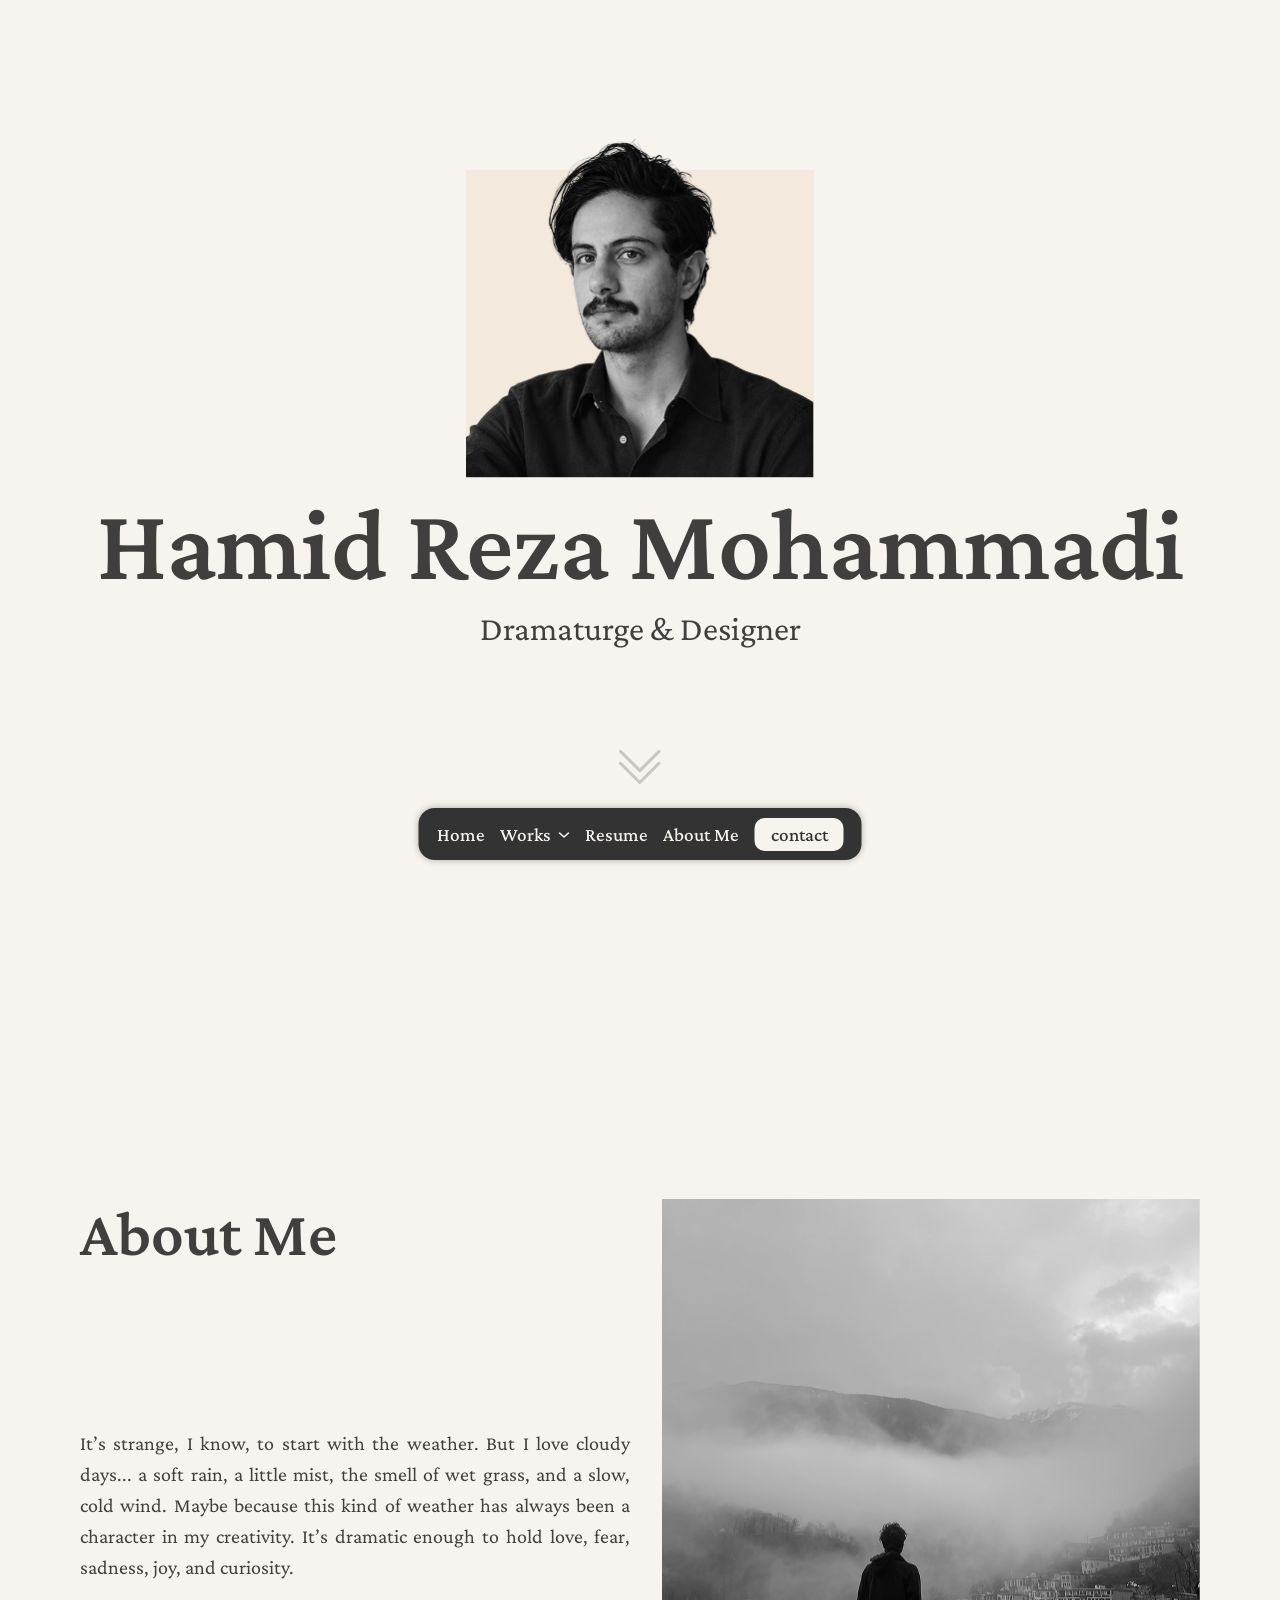
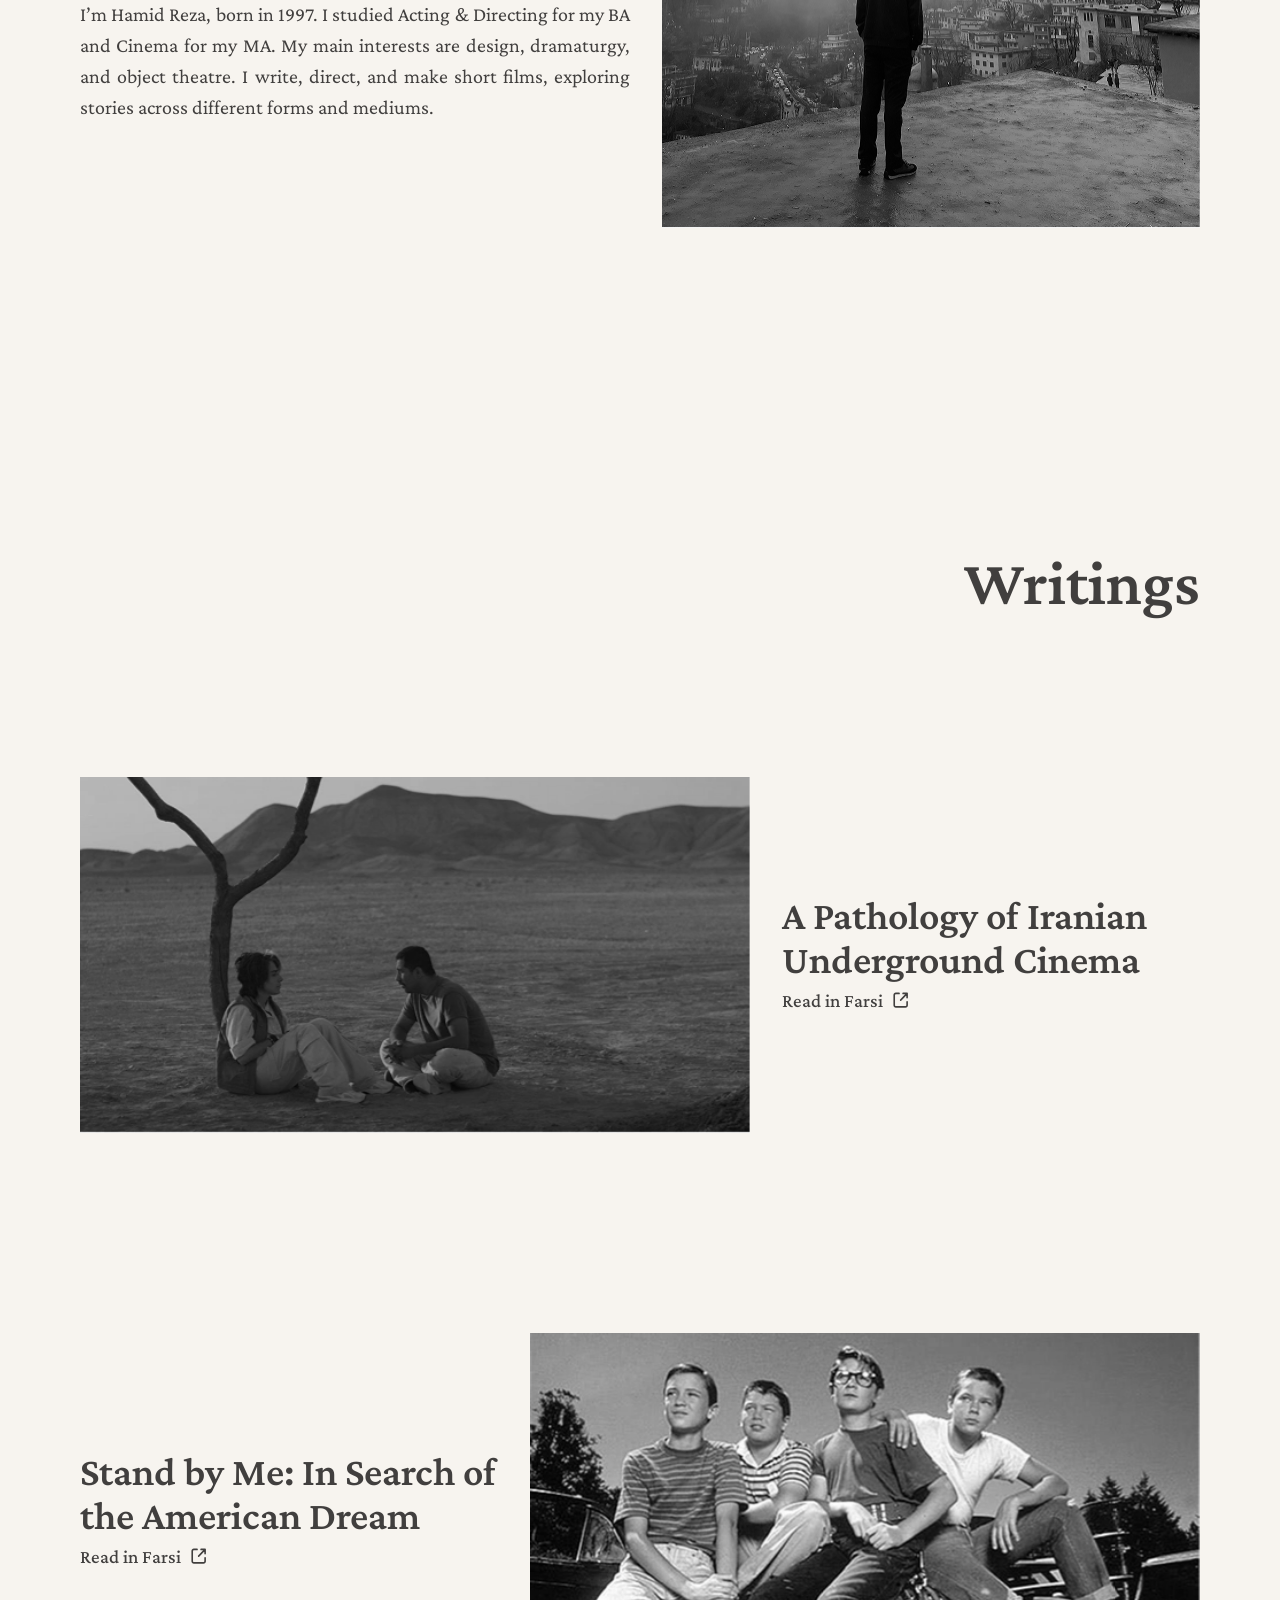
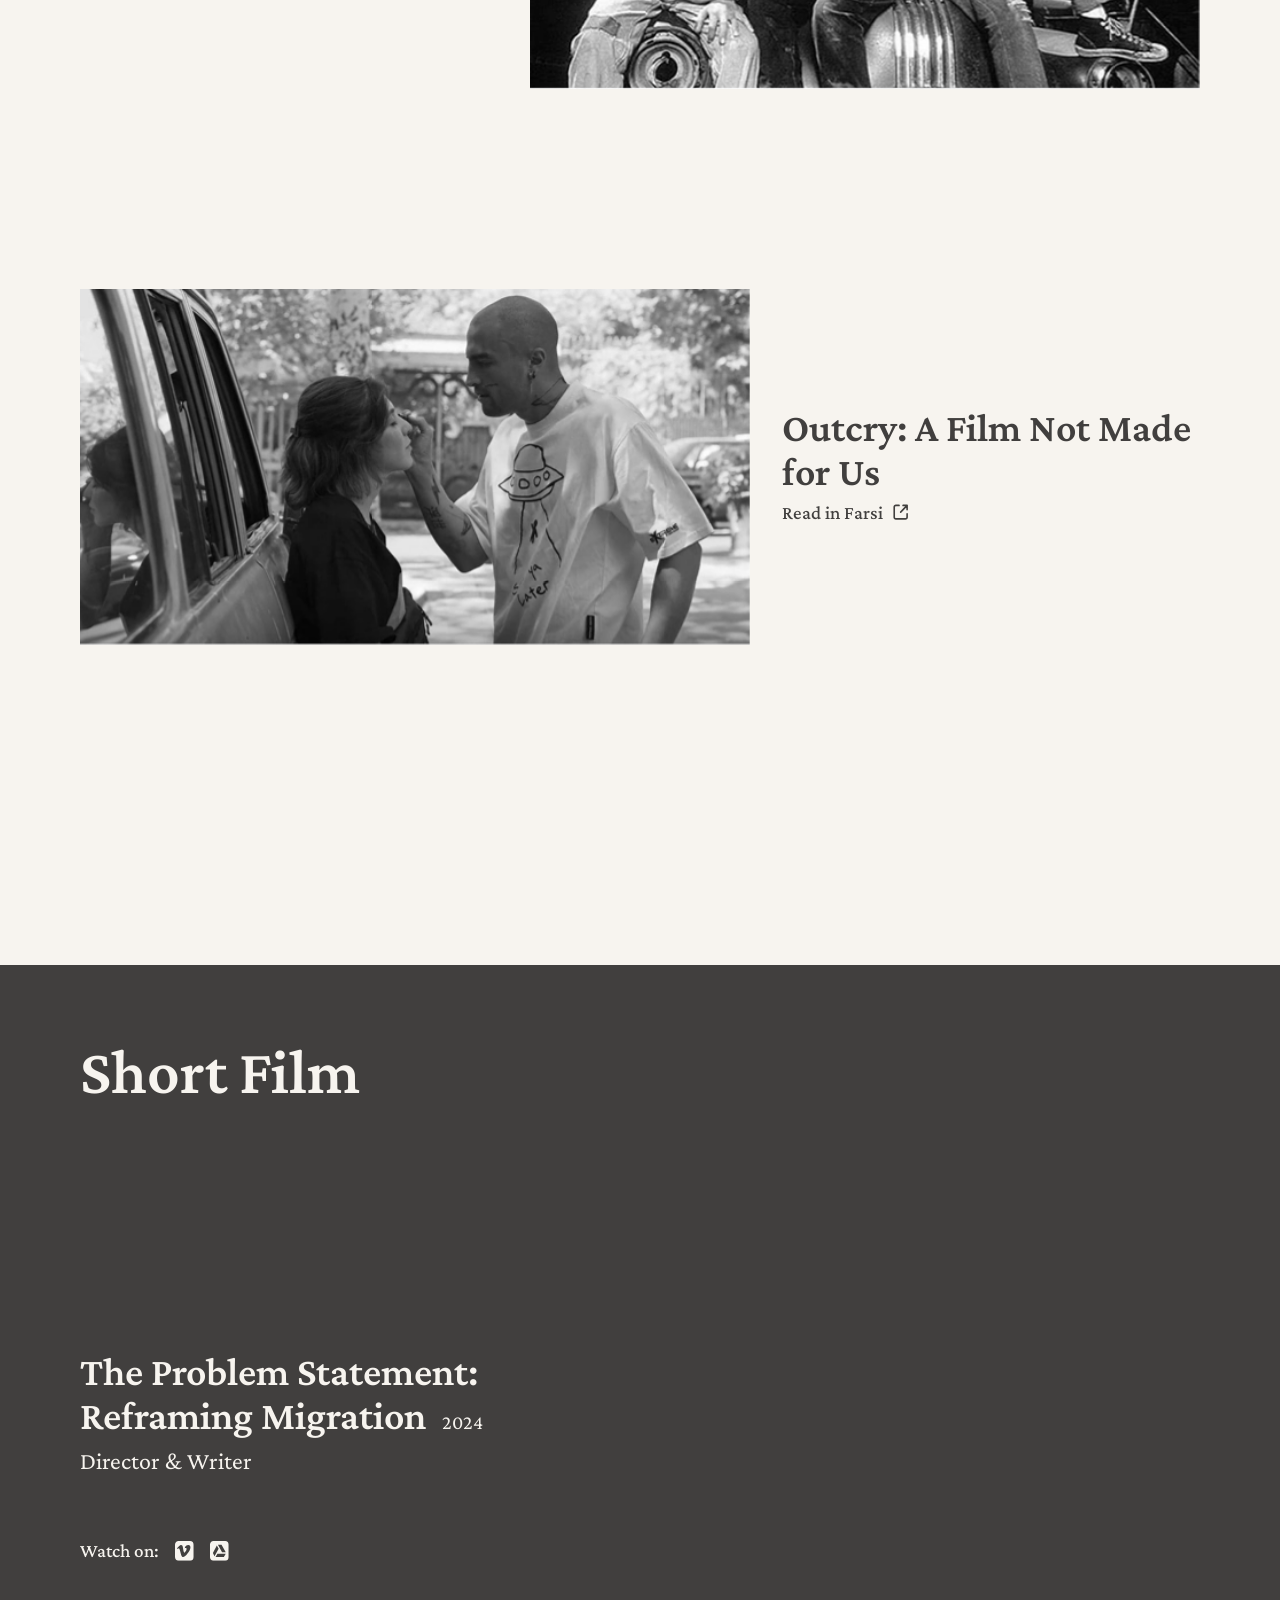
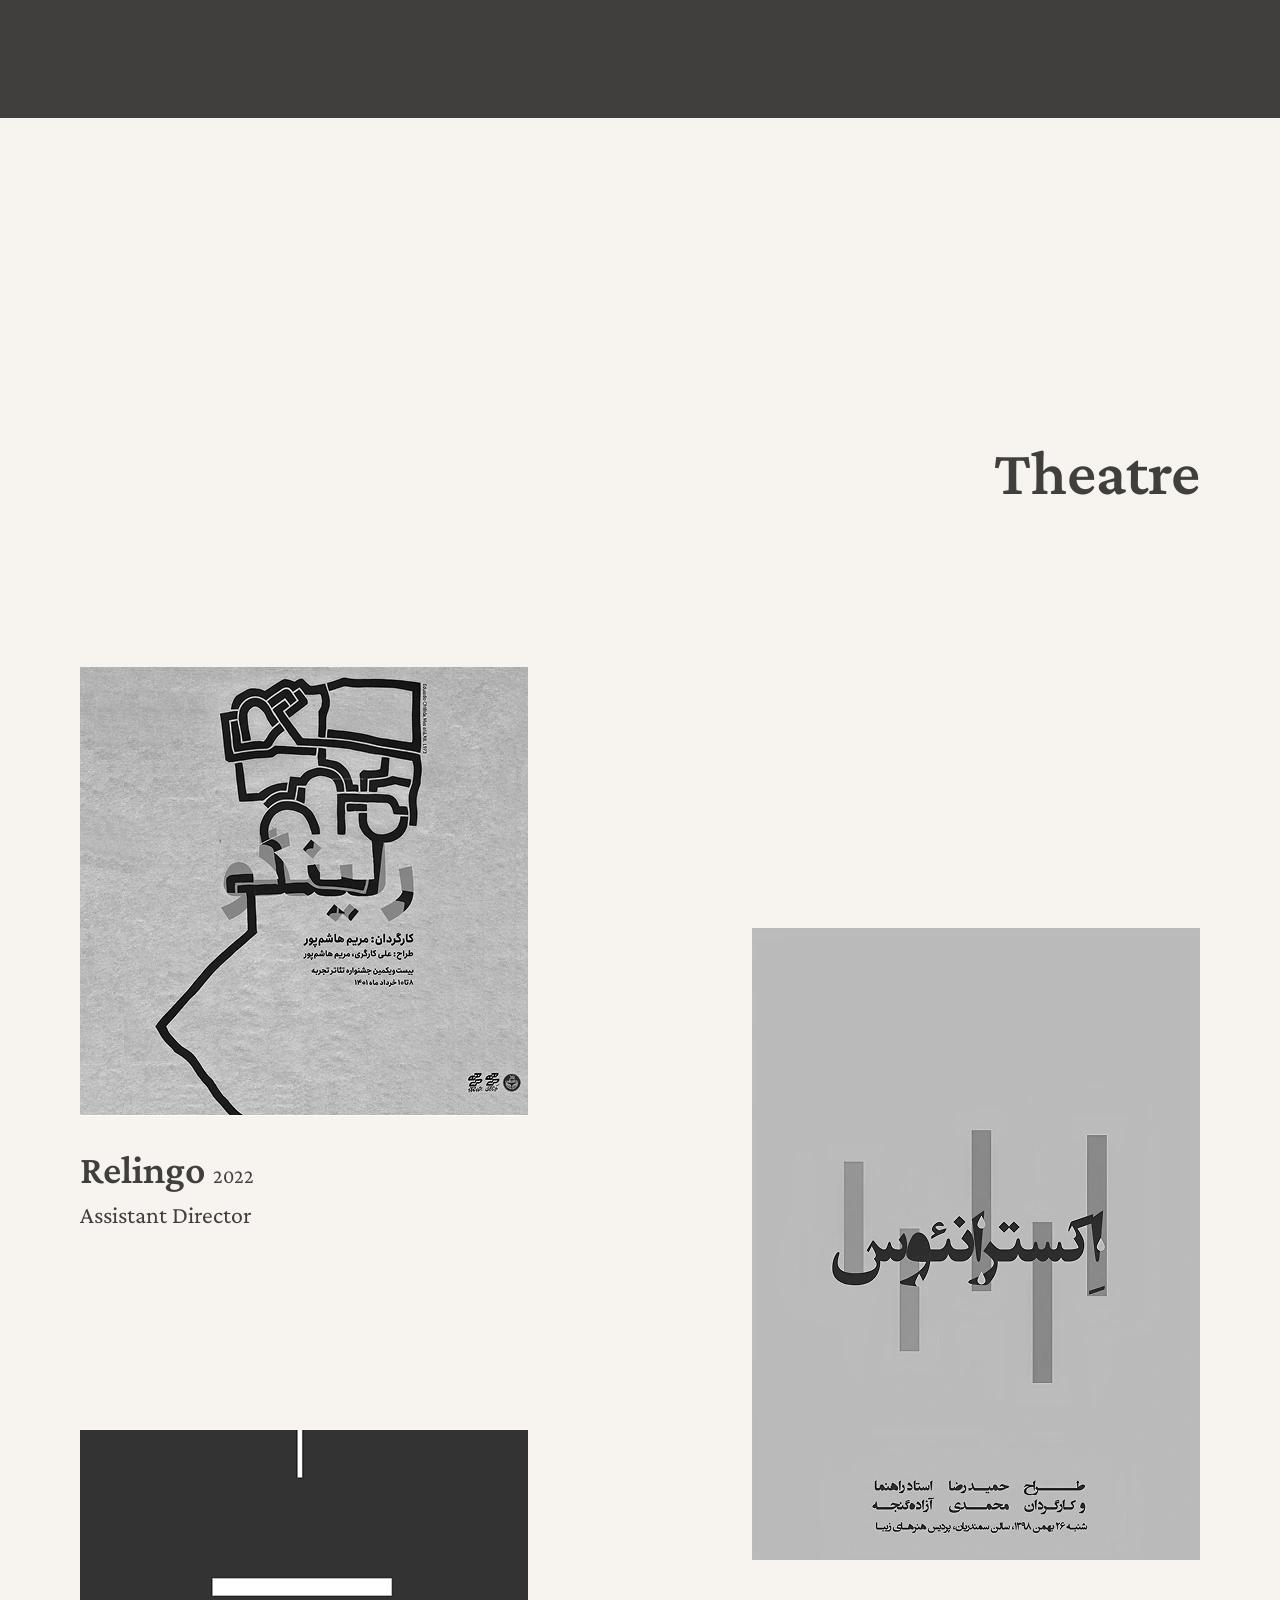
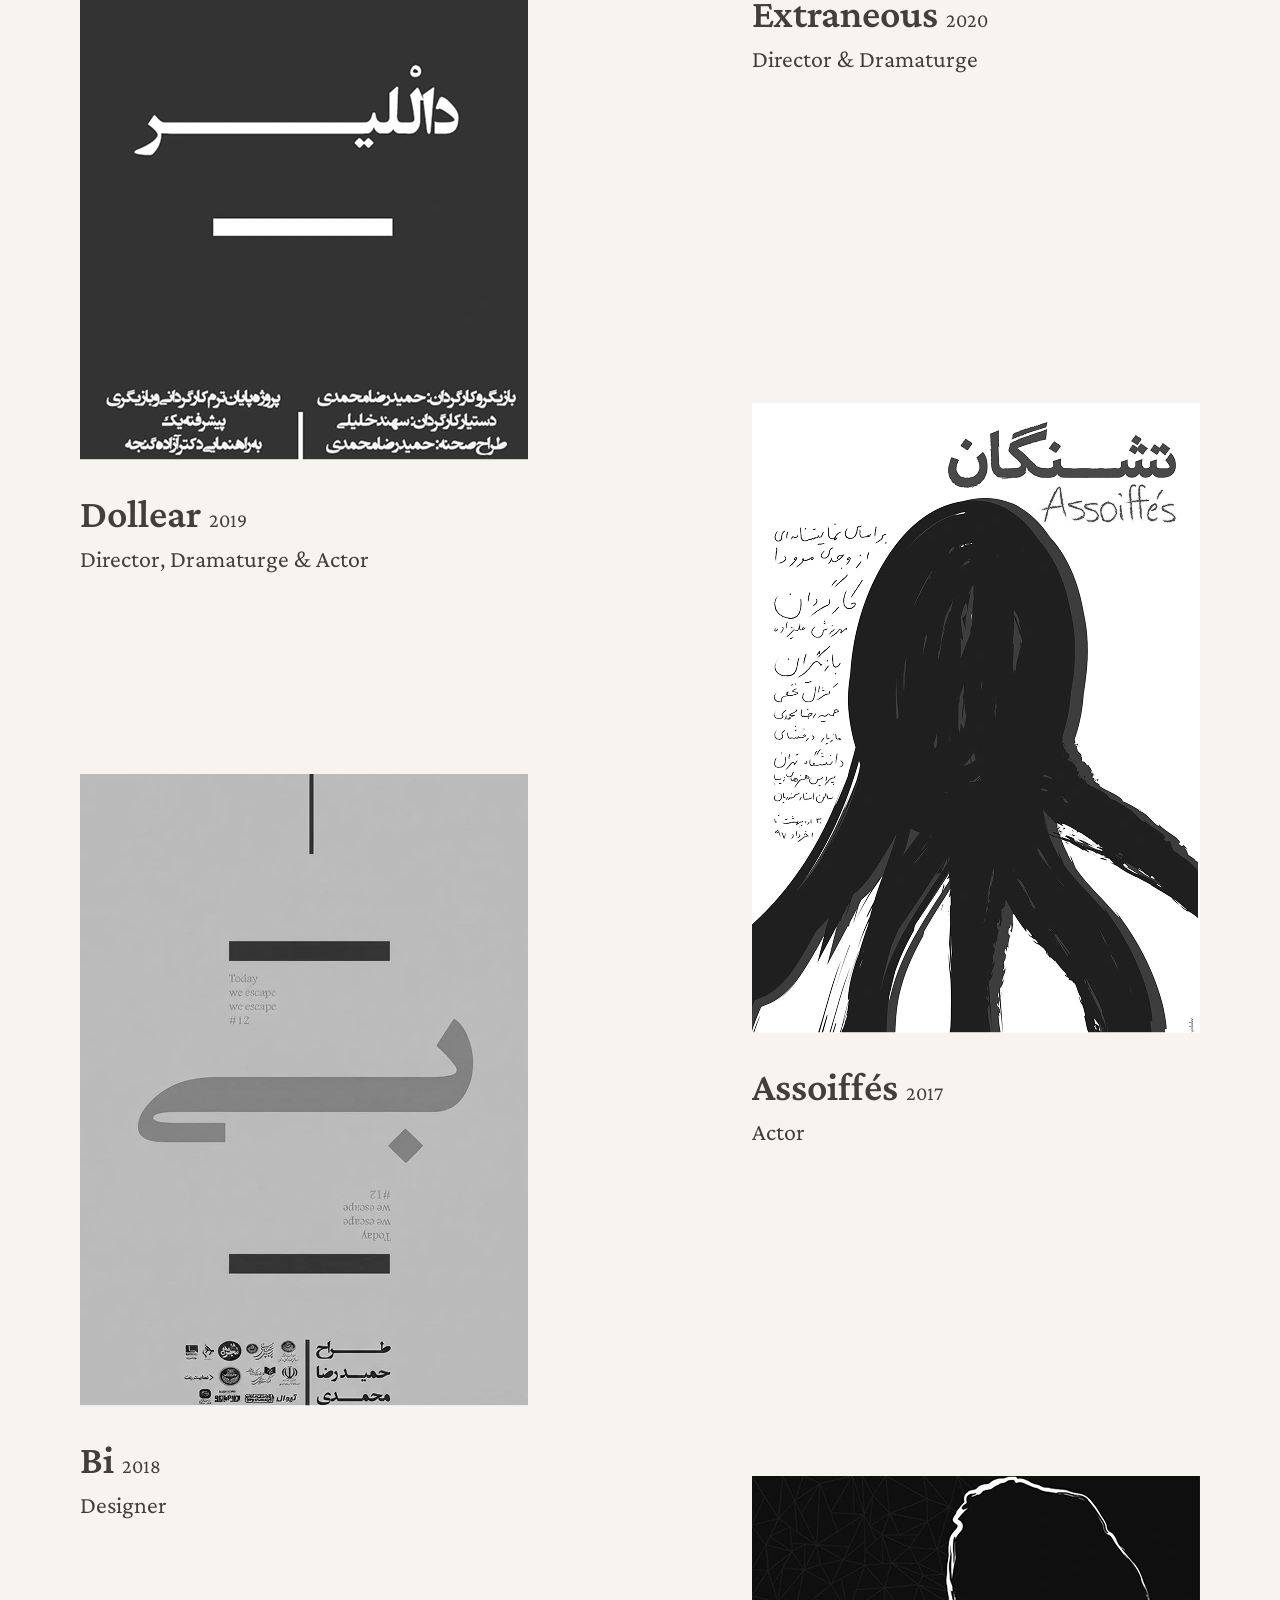
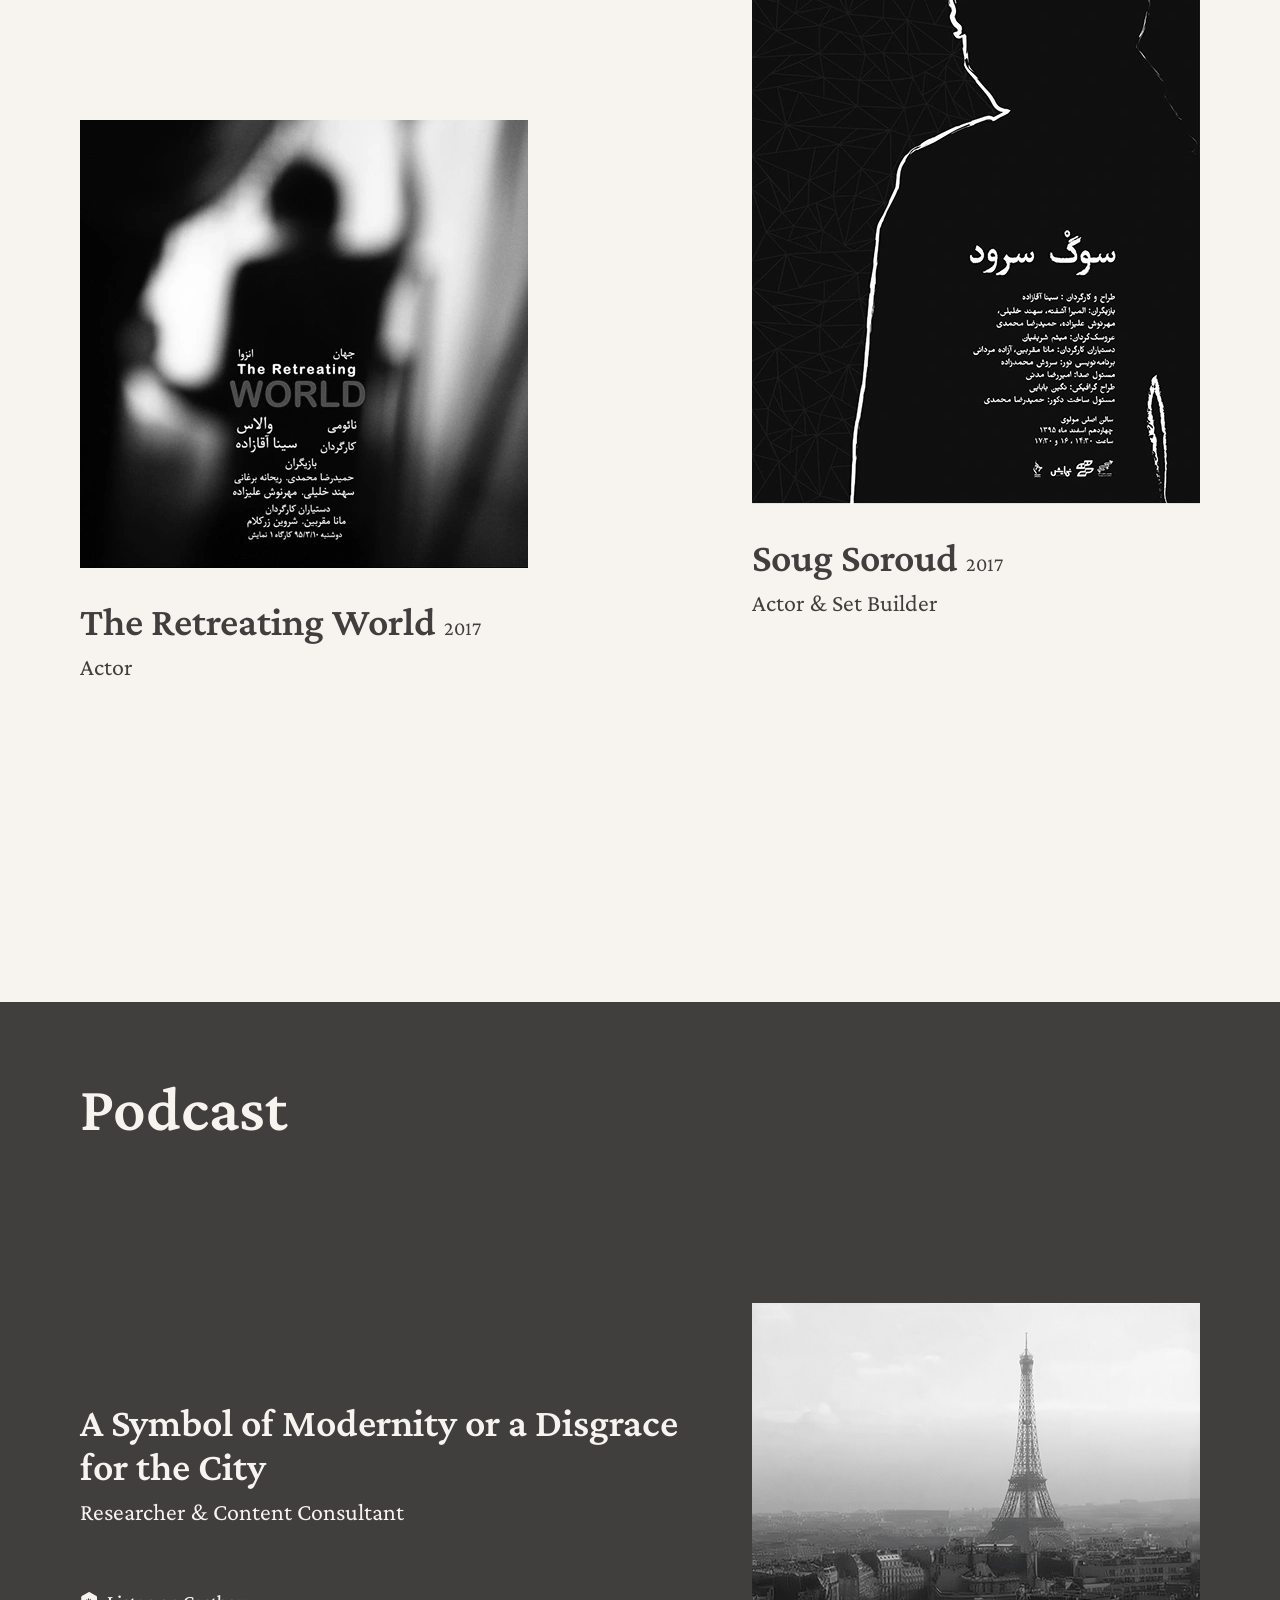
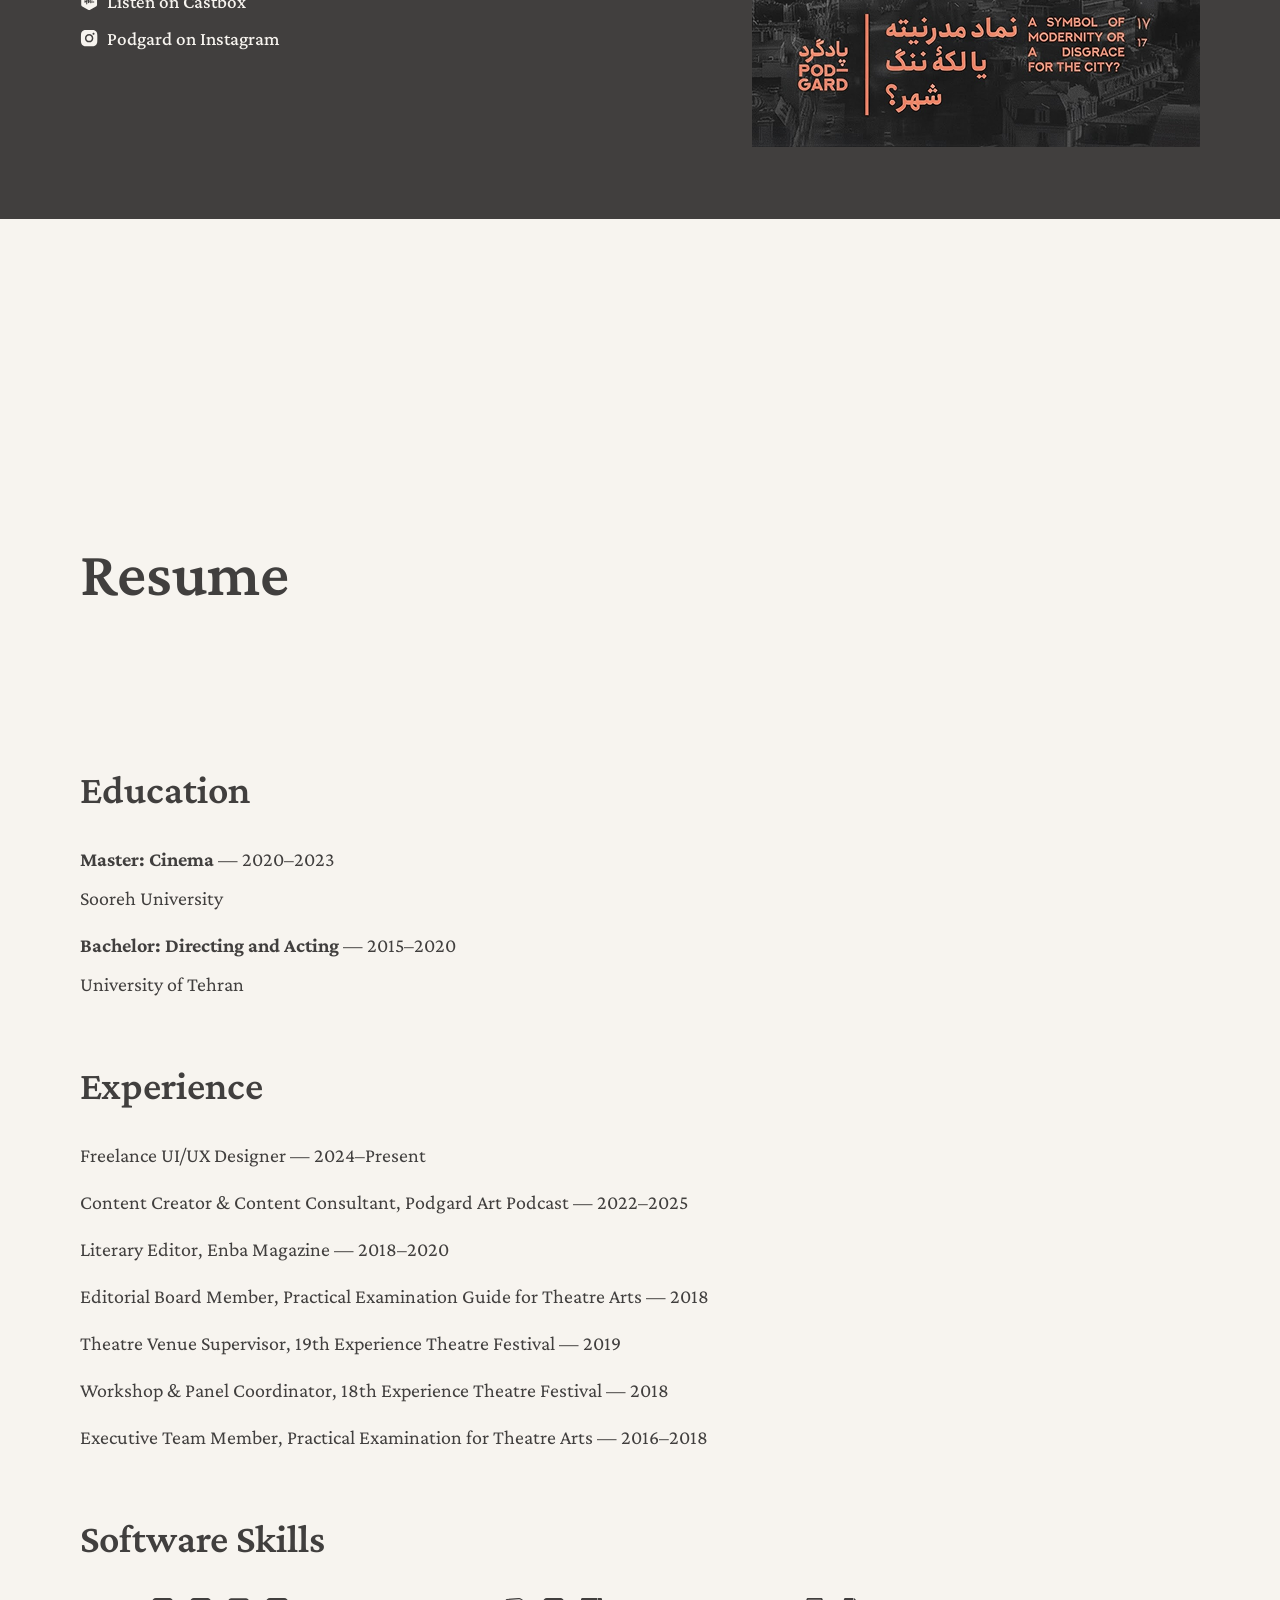
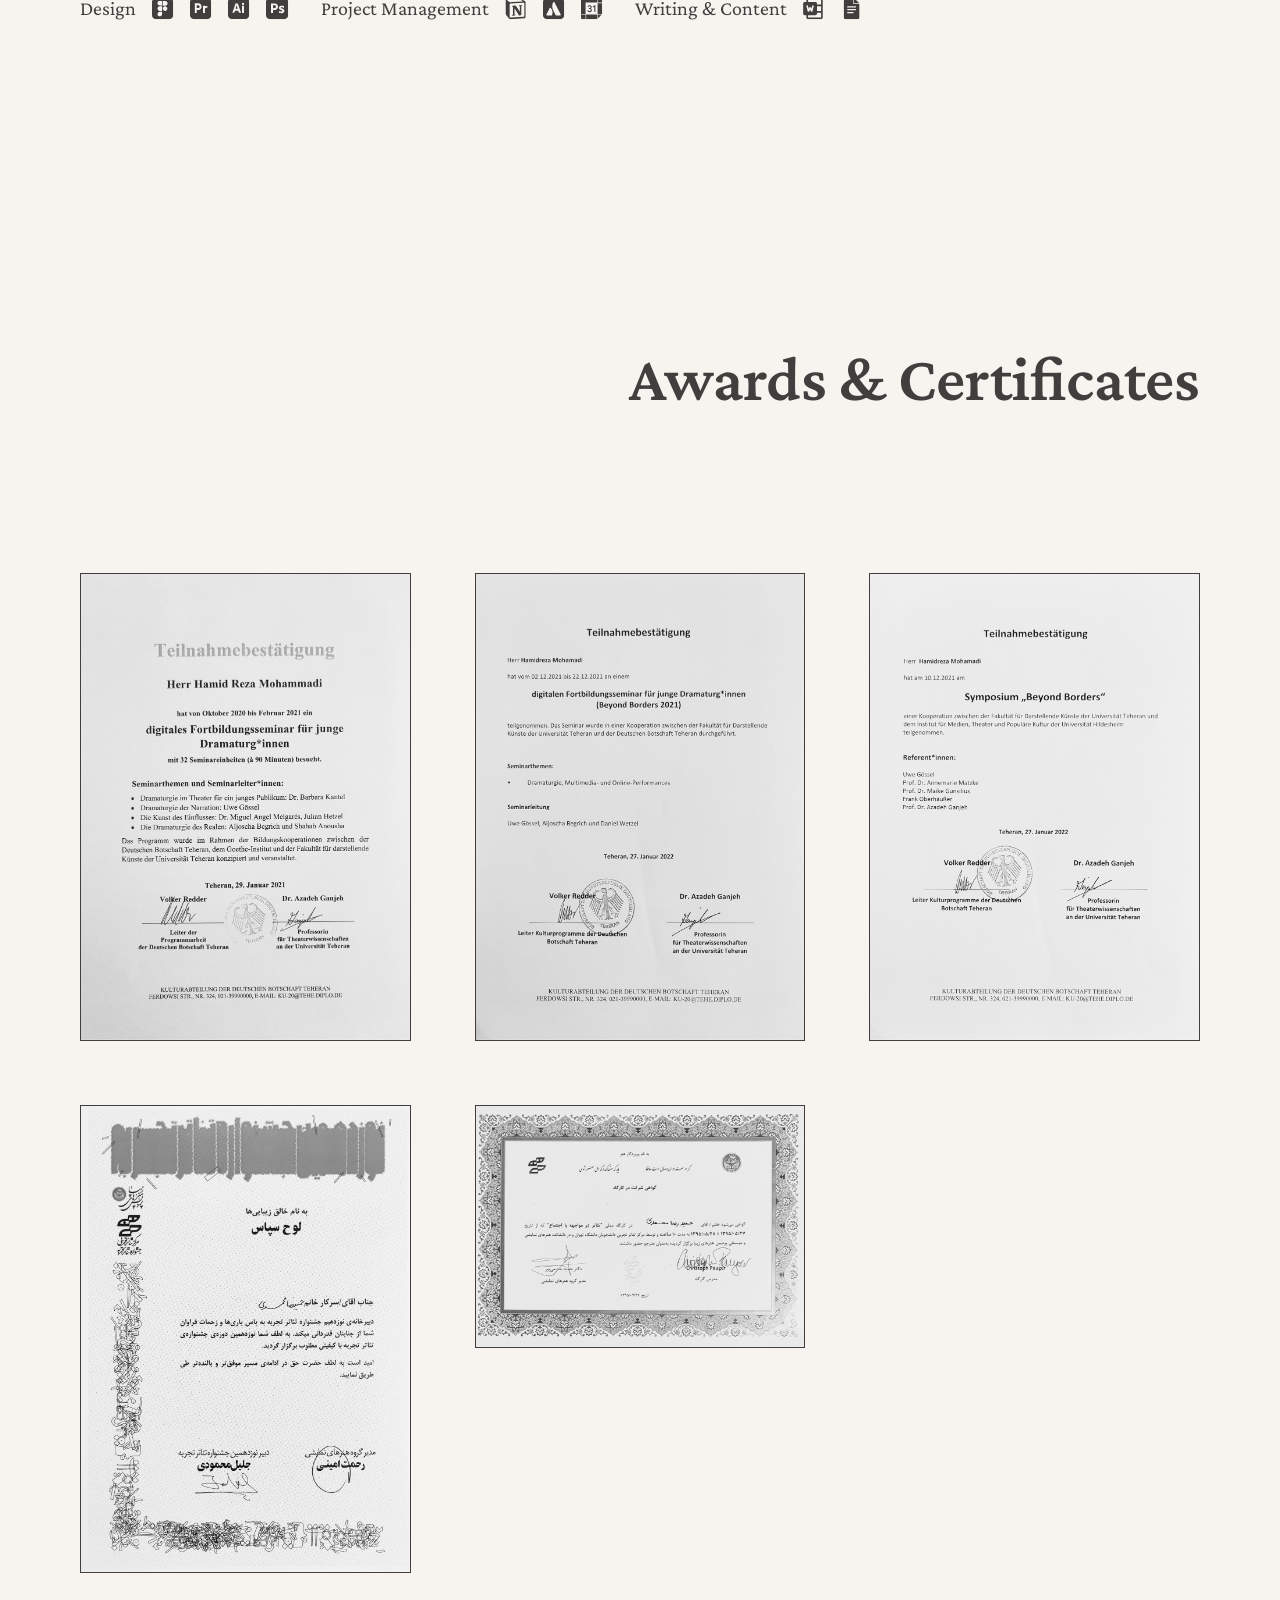
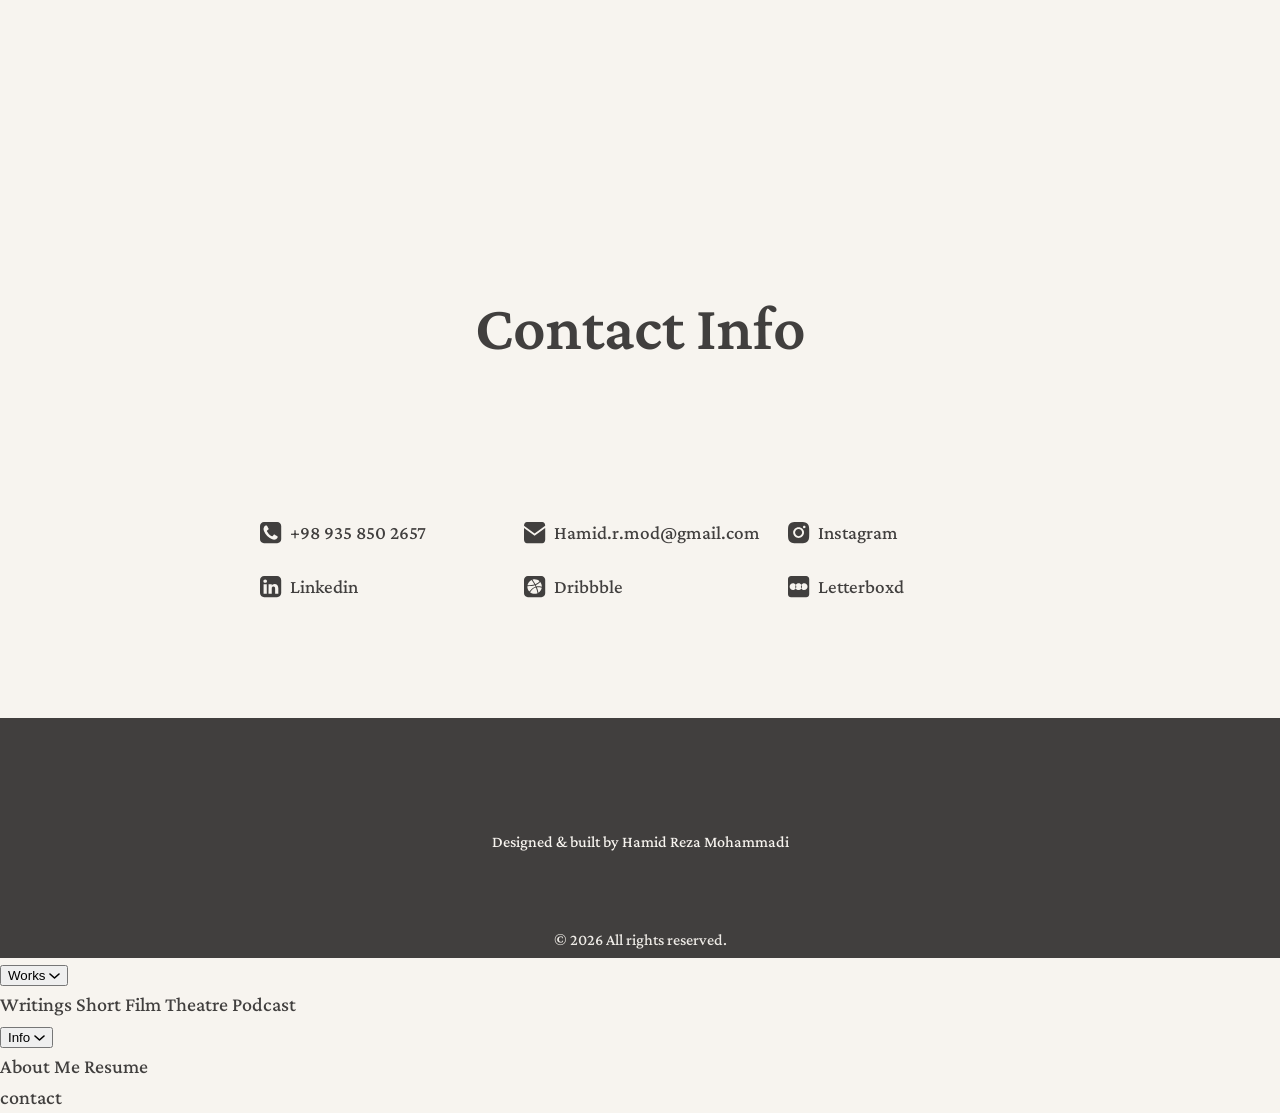
==== commit fade40b1: "Update index.html" ====
--- a/index.html
+++ b/index.html
@@ -466,6 +466,47 @@
     </button>
   </div>
 </div>
+
+
+  <nav class="mnav" aria-label="Mobile navigation">
+  <div class="mnav__left">
+    <a class="mnav__home" href="#top" aria-label="Home">
+      <img class="mnav__home-icon" src="assets/icons/home.svg" alt="" aria-hidden="true">
+    </a>
+
+    <div class="mnav__drop" data-mnav-drop="works">
+      <button class="mnav__toggle" type="button" aria-expanded="false" aria-controls="mnavWorks">
+        Works
+        <svg class="mnav__chev" width="11" height="9" viewBox="0 0 11 9" fill="none" xmlns="http://www.w3.org/2000/svg" aria-hidden="true">
+          <path d="M1 3L5.5 7L10 3" stroke="currentColor" stroke-width="1.6" stroke-linecap="round" stroke-linejoin="round"/>
+        </svg>
+      </button>
+
+      <div class="mnav__menu" id="mnavWorks">
+        <a class="mnav__menu-link" href="#writings">Writings</a>
+        <a class="mnav__menu-link" href="#short-film">Short Film</a>
+        <a class="mnav__menu-link" href="#theatre">Theatre</a>
+        <a class="mnav__menu-link" href="#podcast">Podcast</a>
+      </div>
+    </div>
+
+    <div class="mnav__drop" data-mnav-drop="info">
+      <button class="mnav__toggle" type="button" aria-expanded="false" aria-controls="mnavInfo">
+        Info
+        <svg class="mnav__chev" width="11" height="9" viewBox="0 0 11 9" fill="none" xmlns="http://www.w3.org/2000/svg" aria-hidden="true">
+          <path d="M1 3L5.5 7L10 3" stroke="currentColor" stroke-width="1.6" stroke-linecap="round" stroke-linejoin="round"/>
+        </svg>
+      </button>
+
+      <div class="mnav__menu" id="mnavInfo">
+        <a class="mnav__menu-link" href="#about">About Me</a>
+        <a class="mnav__menu-link" href="#resume">Resume</a>
+      </div>
+    </div>
+  </div>
+
+  <a class="mnav__cta" href="#contact">contact</a>
+</nav>
   
   <script src="js/main.js"></script>
 </body>
